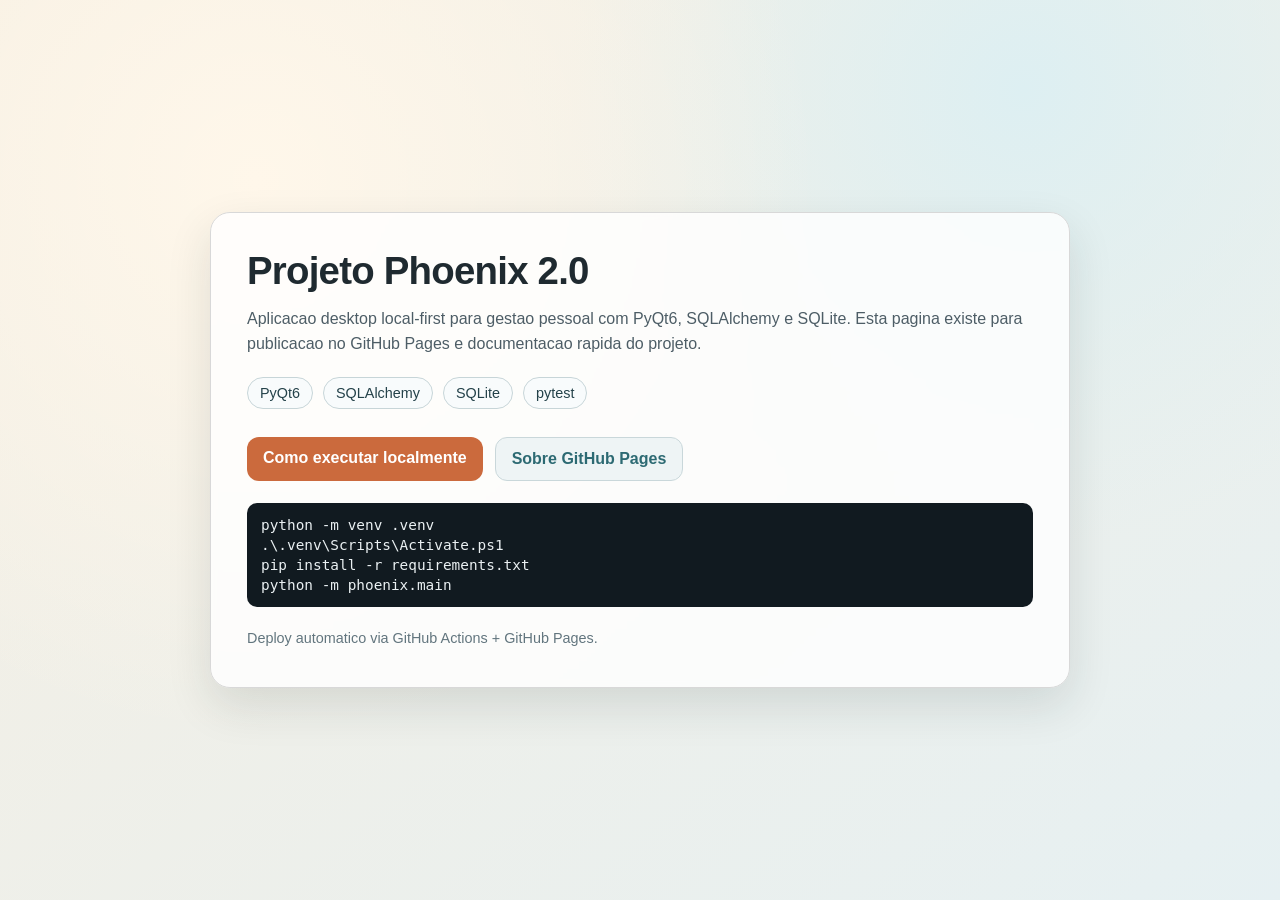
==== docs/index.html @ 4abfff75 "fix: ajustar deploy do GitHub Pages para docs" ====
<!doctype html>
<html lang="pt-BR">
<head>
  <meta charset="utf-8">
  <meta name="viewport" content="width=device-width, initial-scale=1">
  <title>Projeto Phoenix 2.0</title>
  <meta name="description" content="Projeto Phoenix 2.0 - aplicacao desktop local-first para gestao pessoal.">
  <style>
    :root {
      --bg-1: #f6efe2;
      --bg-2: #e6f0f2;
      --text: #1f2a30;
      --muted: #4d5d66;
      --card: #ffffffcc;
      --accent: #cb6a3d;
      --accent-2: #2d6a73;
      --border: #d8d8d8;
    }

    * { box-sizing: border-box; }

    body {
      margin: 0;
      font-family: "Segoe UI", Tahoma, Geneva, Verdana, sans-serif;
      color: var(--text);
      background:
        radial-gradient(circle at 20% 20%, #fff7ea 0, transparent 45%),
        radial-gradient(circle at 80% 10%, #ddeff2 0, transparent 35%),
        linear-gradient(140deg, var(--bg-1), var(--bg-2));
      min-height: 100vh;
      display: grid;
      place-items: center;
      padding: 24px;
    }

    .card {
      width: min(860px, 100%);
      background: var(--card);
      border: 1px solid var(--border);
      border-radius: 20px;
      box-shadow: 0 18px 45px rgba(24, 39, 45, 0.12);
      padding: 36px;
      backdrop-filter: blur(3px);
      animation: rise 0.6s ease-out;
    }

    h1 {
      margin: 0;
      font-size: clamp(1.8rem, 3vw, 2.6rem);
      line-height: 1.15;
      letter-spacing: -0.02em;
    }

    p {
      margin: 12px 0 0;
      color: var(--muted);
      line-height: 1.6;
      font-size: 1rem;
    }

    .badges {
      margin-top: 20px;
      display: flex;
      flex-wrap: wrap;
      gap: 10px;
    }

    .badge {
      border: 1px solid #c7d5d8;
      border-radius: 999px;
      padding: 7px 12px;
      font-size: 0.9rem;
      background: #f8fbfc;
      color: #24424a;
    }

    .actions {
      margin-top: 28px;
      display: flex;
      flex-wrap: wrap;
      gap: 12px;
    }

    a.button {
      text-decoration: none;
      border-radius: 12px;
      padding: 12px 16px;
      font-weight: 600;
      transition: transform .18s ease, filter .18s ease;
    }

    .button.primary {
      background: var(--accent);
      color: #fff;
    }

    .button.secondary {
      background: #eef4f5;
      color: var(--accent-2);
      border: 1px solid #c9d7da;
    }

    a.button:hover {
      transform: translateY(-1px);
      filter: brightness(1.03);
    }

    pre {
      margin-top: 22px;
      background: #111a20;
      color: #eaf0f2;
      border-radius: 10px;
      padding: 12px 14px;
      overflow-x: auto;
      line-height: 1.4;
      font-size: 0.9rem;
    }

    .footer {
      margin-top: 20px;
      font-size: 0.9rem;
      color: #62757e;
    }

    @keyframes rise {
      from {
        transform: translateY(8px);
        opacity: 0;
      }
      to {
        transform: translateY(0);
        opacity: 1;
      }
    }

    @media (max-width: 640px) {
      .card { padding: 24px; }
      .actions { flex-direction: column; }
      a.button { text-align: center; }
    }
  </style>
</head>
<body>
  <main class="card">
    <h1>Projeto Phoenix 2.0</h1>
    <p>
      Aplicacao desktop local-first para gestao pessoal com PyQt6, SQLAlchemy e SQLite.
      Esta pagina existe para publicacao no GitHub Pages e documentacao rapida do projeto.
    </p>

    <div class="badges" aria-label="Tecnologias">
      <span class="badge">PyQt6</span>
      <span class="badge">SQLAlchemy</span>
      <span class="badge">SQLite</span>
      <span class="badge">pytest</span>
    </div>

    <div class="actions">
      <a class="button primary" href="#executar">Como executar localmente</a>
      <a class="button secondary" href="https://pages.github.com/">Sobre GitHub Pages</a>
    </div>

    <pre id="executar">python -m venv .venv
.\.venv\Scripts\Activate.ps1
pip install -r requirements.txt
python -m phoenix.main</pre>

    <p class="footer">Deploy automatico via GitHub Actions + GitHub Pages.</p>
  </main>
</body>
</html>
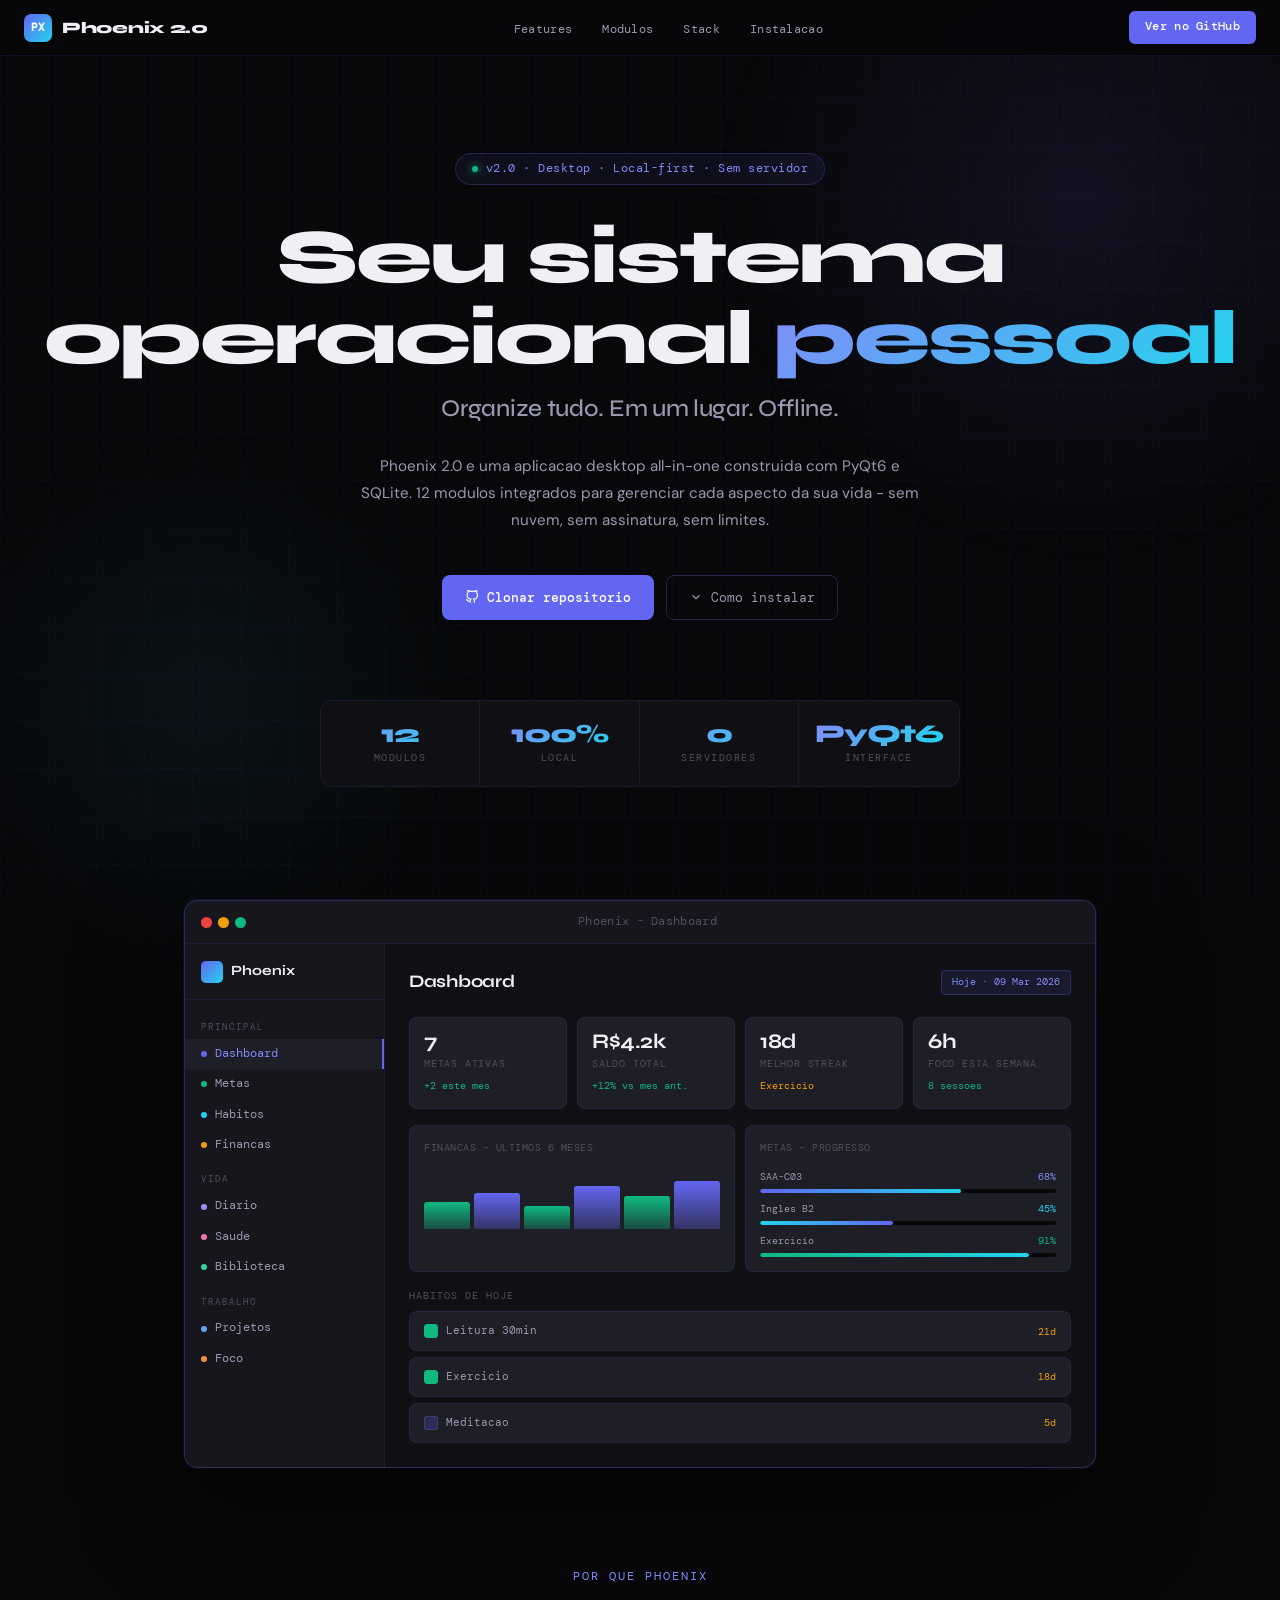
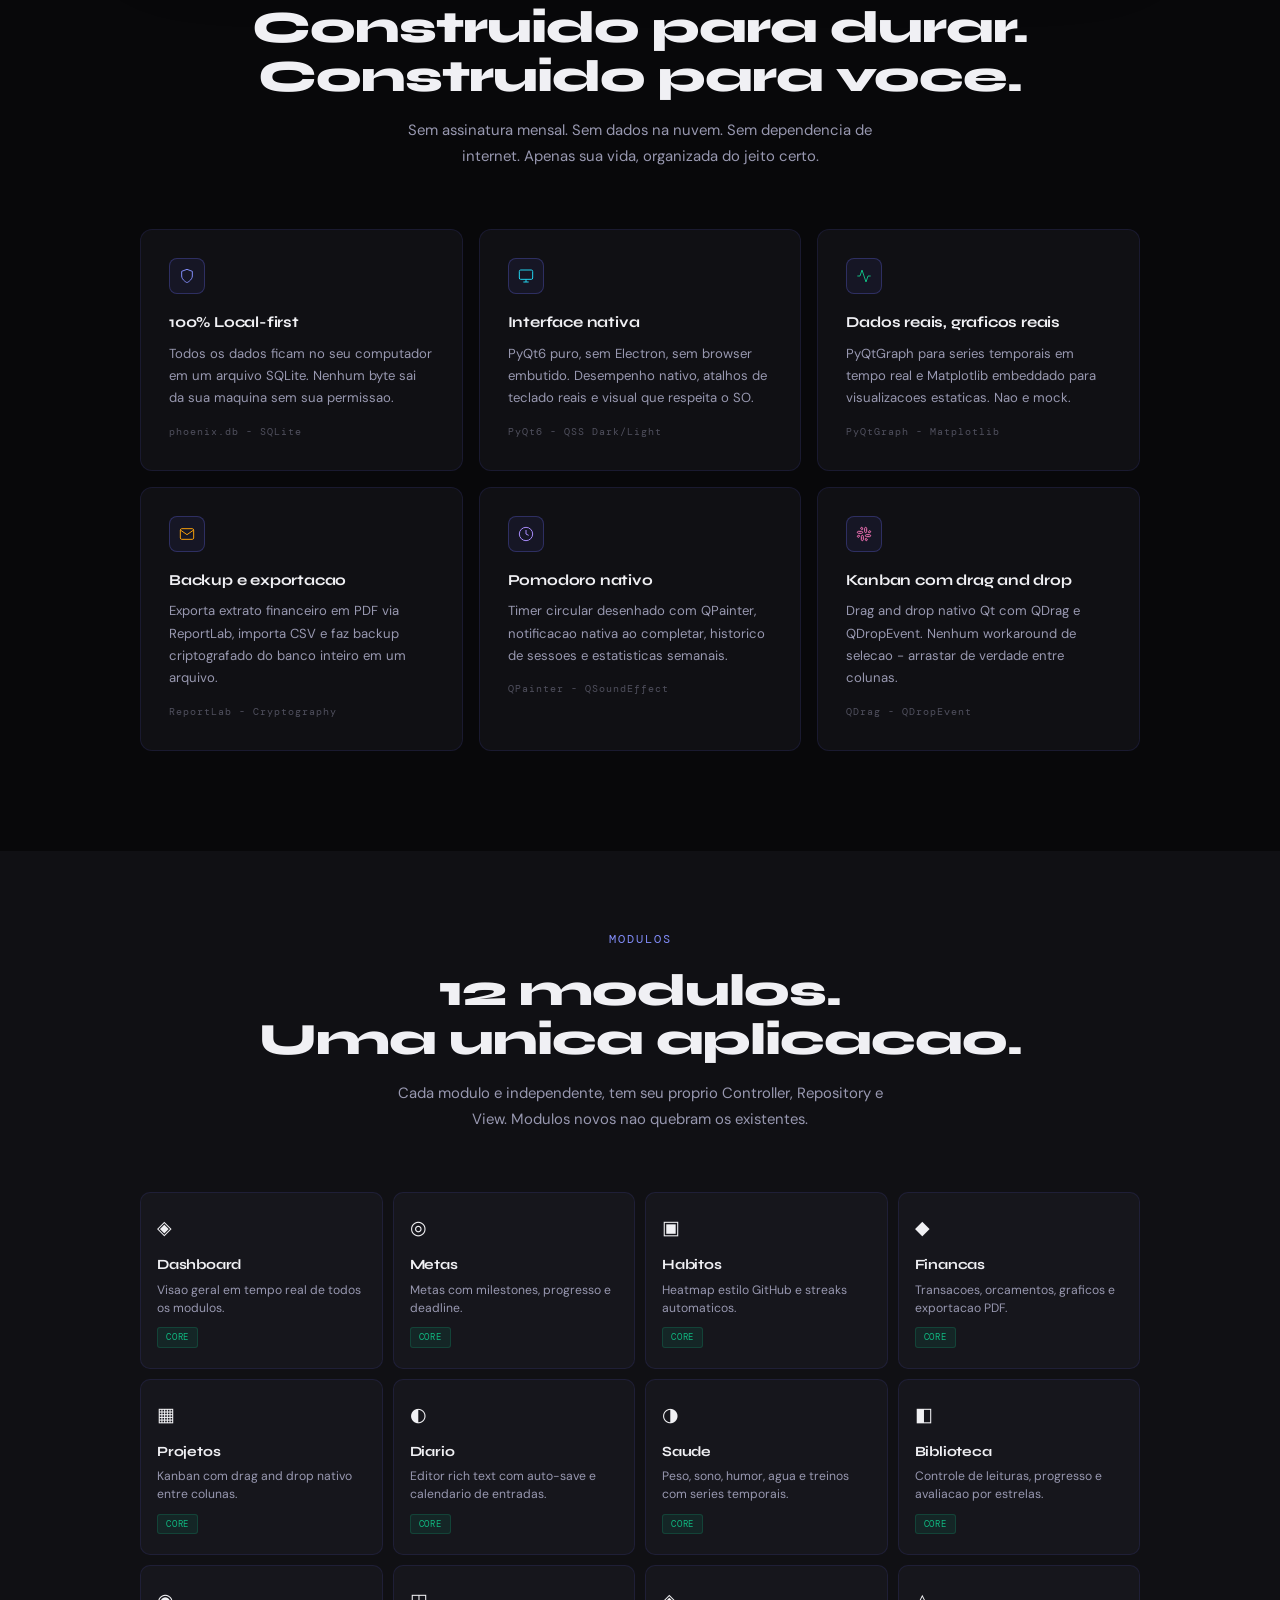
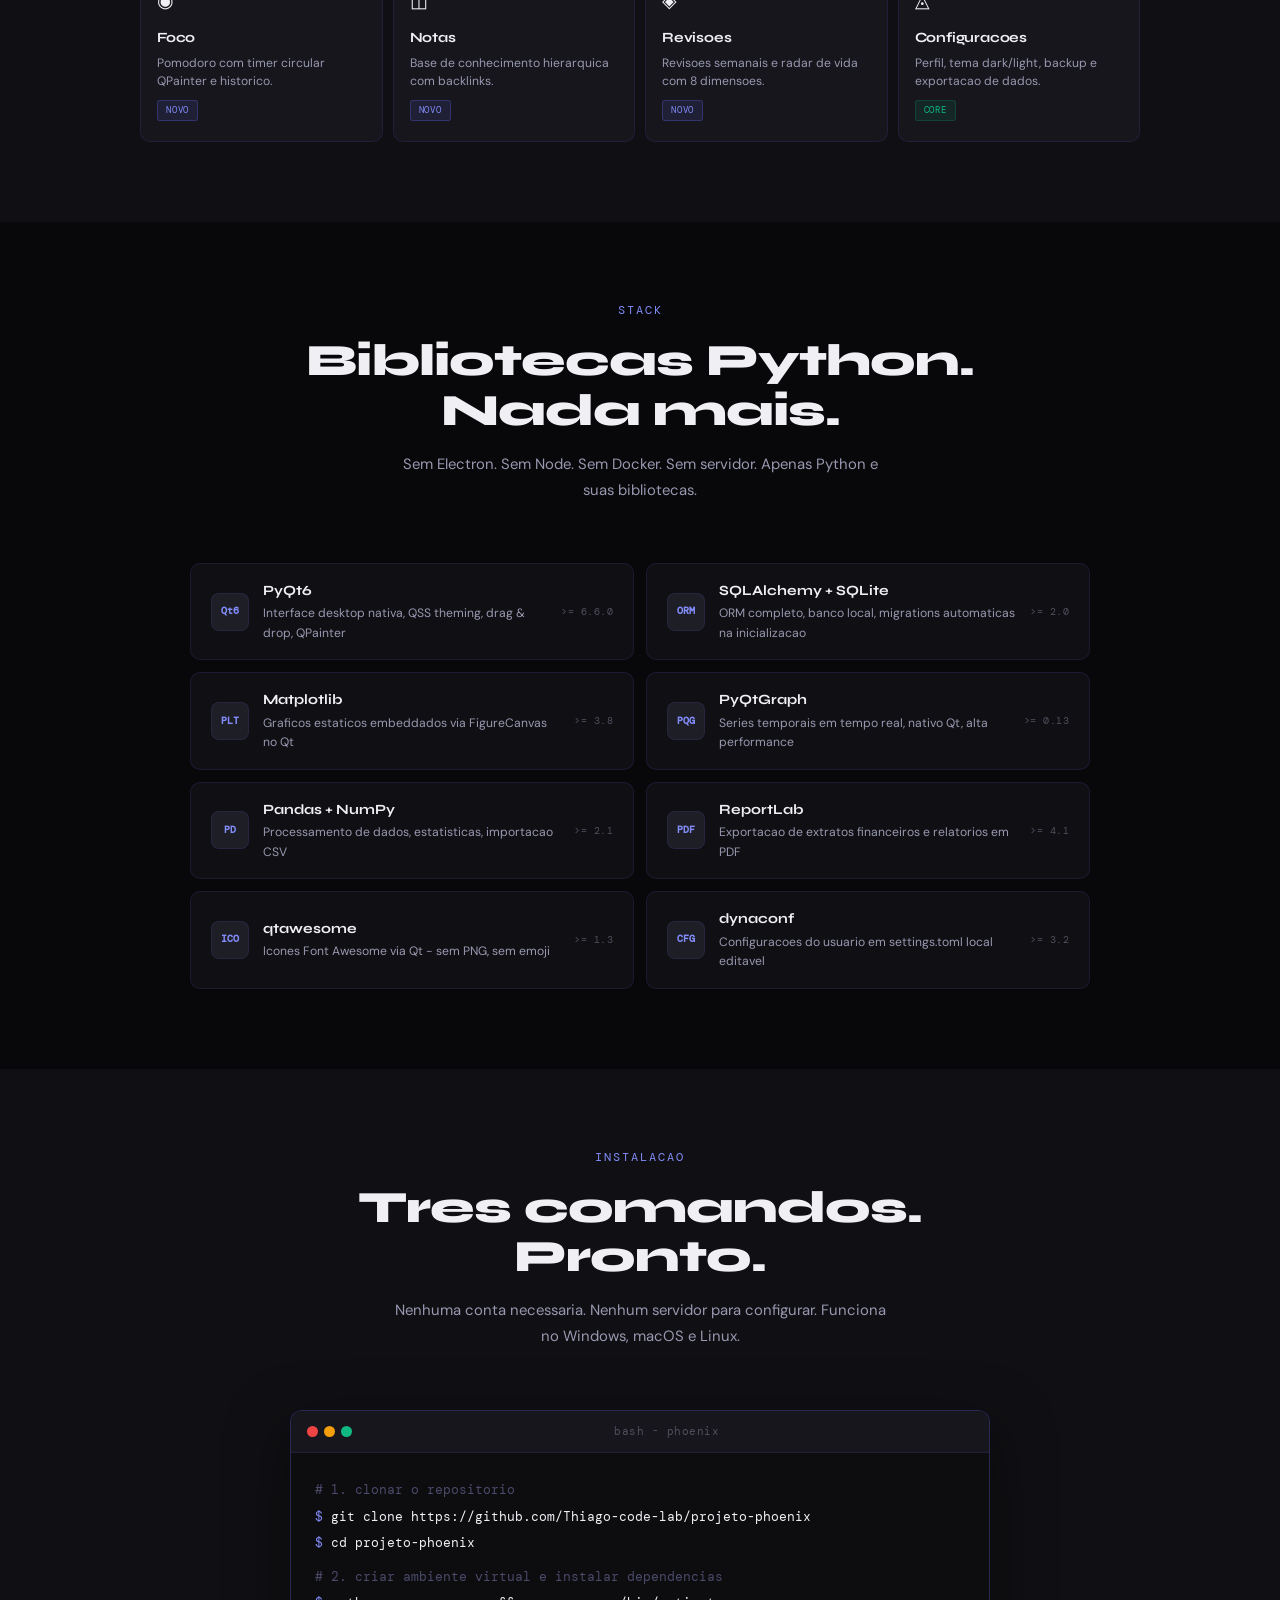
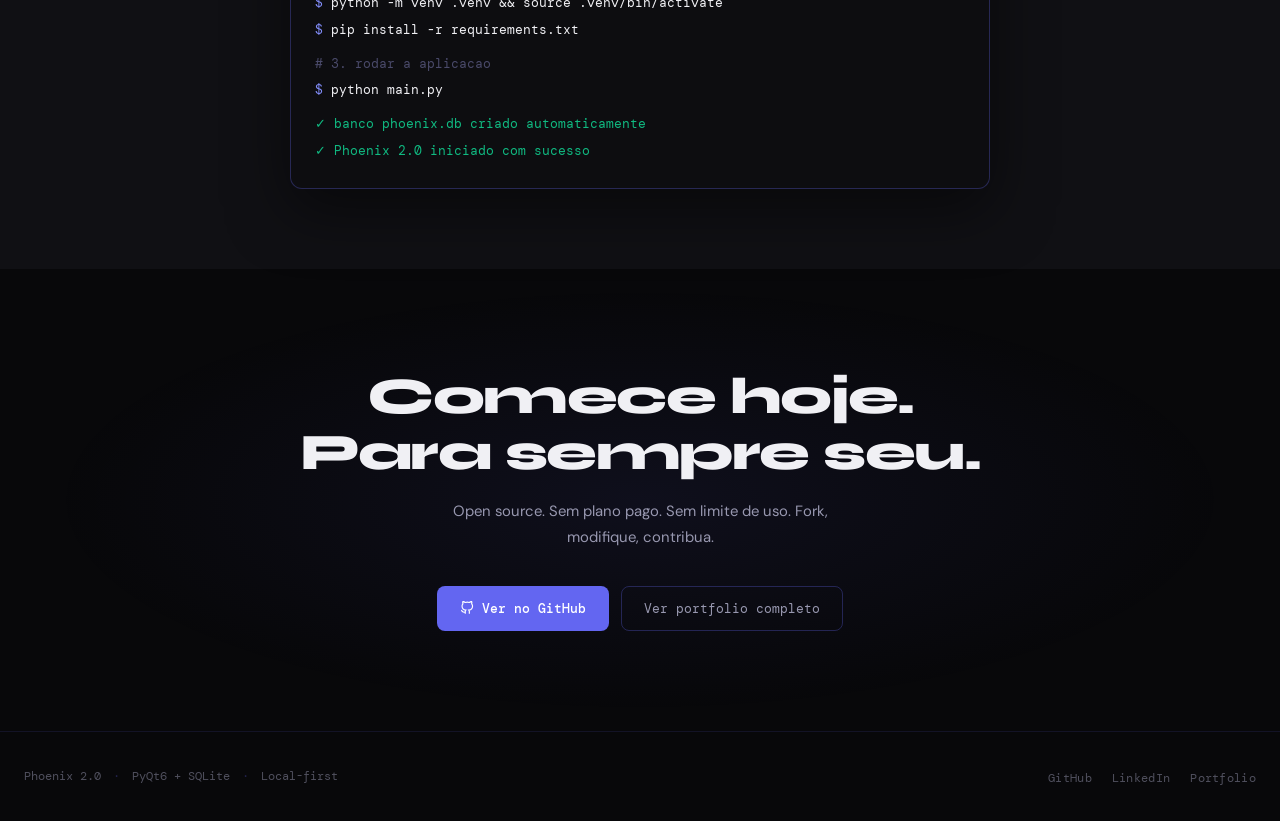
==== commit 541162f4: "feat: atualizar landing page do GitHub Pages" ====
--- a/docs/index.html
+++ b/docs/index.html
@@ -1,171 +1,1116 @@
-<!doctype html>
+<!DOCTYPE html>
 <html lang="pt-BR">
 <head>
-  <meta charset="utf-8">
-  <meta name="viewport" content="width=device-width, initial-scale=1">
-  <title>Projeto Phoenix 2.0</title>
-  <meta name="description" content="Projeto Phoenix 2.0 - aplicacao desktop local-first para gestao pessoal.">
-  <style>
-    :root {
-      --bg-1: #f6efe2;
-      --bg-2: #e6f0f2;
-      --text: #1f2a30;
-      --muted: #4d5d66;
-      --card: #ffffffcc;
-      --accent: #cb6a3d;
-      --accent-2: #2d6a73;
-      --border: #d8d8d8;
-    }
-
-    * { box-sizing: border-box; }
-
-    body {
-      margin: 0;
-      font-family: "Segoe UI", Tahoma, Geneva, Verdana, sans-serif;
-      color: var(--text);
-      background:
-        radial-gradient(circle at 20% 20%, #fff7ea 0, transparent 45%),
-        radial-gradient(circle at 80% 10%, #ddeff2 0, transparent 35%),
-        linear-gradient(140deg, var(--bg-1), var(--bg-2));
-      min-height: 100vh;
-      display: grid;
-      place-items: center;
-      padding: 24px;
-    }
-
-    .card {
-      width: min(860px, 100%);
-      background: var(--card);
-      border: 1px solid var(--border);
-      border-radius: 20px;
-      box-shadow: 0 18px 45px rgba(24, 39, 45, 0.12);
-      padding: 36px;
-      backdrop-filter: blur(3px);
-      animation: rise 0.6s ease-out;
-    }
-
-    h1 {
-      margin: 0;
-      font-size: clamp(1.8rem, 3vw, 2.6rem);
-      line-height: 1.15;
-      letter-spacing: -0.02em;
-    }
-
-    p {
-      margin: 12px 0 0;
-      color: var(--muted);
-      line-height: 1.6;
-      font-size: 1rem;
-    }
-
-    .badges {
-      margin-top: 20px;
-      display: flex;
-      flex-wrap: wrap;
-      gap: 10px;
-    }
-
-    .badge {
-      border: 1px solid #c7d5d8;
-      border-radius: 999px;
-      padding: 7px 12px;
-      font-size: 0.9rem;
-      background: #f8fbfc;
-      color: #24424a;
-    }
-
-    .actions {
-      margin-top: 28px;
-      display: flex;
-      flex-wrap: wrap;
-      gap: 12px;
-    }
-
-    a.button {
-      text-decoration: none;
-      border-radius: 12px;
-      padding: 12px 16px;
-      font-weight: 600;
-      transition: transform .18s ease, filter .18s ease;
-    }
-
-    .button.primary {
-      background: var(--accent);
-      color: #fff;
-    }
-
-    .button.secondary {
-      background: #eef4f5;
-      color: var(--accent-2);
-      border: 1px solid #c9d7da;
-    }
-
-    a.button:hover {
-      transform: translateY(-1px);
-      filter: brightness(1.03);
-    }
-
-    pre {
-      margin-top: 22px;
-      background: #111a20;
-      color: #eaf0f2;
-      border-radius: 10px;
-      padding: 12px 14px;
-      overflow-x: auto;
-      line-height: 1.4;
-      font-size: 0.9rem;
-    }
-
-    .footer {
-      margin-top: 20px;
-      font-size: 0.9rem;
-      color: #62757e;
-    }
-
-    @keyframes rise {
-      from {
-        transform: translateY(8px);
-        opacity: 0;
-      }
-      to {
-        transform: translateY(0);
-        opacity: 1;
-      }
-    }
-
-    @media (max-width: 640px) {
-      .card { padding: 24px; }
-      .actions { flex-direction: column; }
-      a.button { text-align: center; }
-    }
-  </style>
+<meta charset="UTF-8">
+<meta name="viewport" content="width=device-width, initial-scale=1.0">
+<title>Phoenix 2.0 - Personal Life OS</title>
+<meta name="description" content="Plataforma pessoal all-in-one. Local-first. Sem servidor. 12 modulos integrados. PyQt6 + SQLite.">
+<link rel="preconnect" href="https://fonts.googleapis.com">
+<link href="https://fonts.googleapis.com/css2?family=Syne:wght@400;500;600;700;800&family=DM+Mono:wght@300;400;500&family=DM+Sans:wght@300;400;500&display=swap" rel="stylesheet">
+<style>
+:root {
+  --bg:         #08080a;
+  --bg-2:       #101014;
+  --bg-3:       #16161c;
+  --bg-4:       #1e1e26;
+  --border:     rgba(99,102,241,0.12);
+  --border-2:   rgba(99,102,241,0.30);
+  --accent:     #6366f1;
+  --accent-2:   #818cf8;
+  --cyan:       #22d3ee;
+  --green:      #10b981;
+  --amber:      #f59e0b;
+  --red:        #ef4444;
+  --text:       #f0f0f4;
+  --text-2:     #9898b0;
+  --text-3:     #50505e;
+  --glow:       rgba(99,102,241,0.18);
+  --mono:       'DM Mono', monospace;
+  --sans:       'DM Sans', sans-serif;
+  --display:    'Syne', sans-serif;
+}
+
+*{margin:0;padding:0;box-sizing:border-box}
+html{scroll-behavior:smooth}
+
+body{
+  background:var(--bg);
+  color:var(--text);
+  font-family:var(--sans);
+  overflow-x:hidden;
+  line-height:1.6;
+}
+
+/* -- GRID BACKGROUND -- */
+body::before{
+  content:'';
+  position:fixed;inset:0;
+  background-image:
+    linear-gradient(rgba(99,102,241,0.035) 1px,transparent 1px),
+    linear-gradient(90deg,rgba(99,102,241,0.035) 1px,transparent 1px);
+  background-size:48px 48px;
+  pointer-events:none;z-index:0;
+}
+
+/* -- SPOTLIGHT -- */
+.spotlight{
+  position:fixed;
+  width:800px;height:800px;
+  border-radius:50%;
+  background:radial-gradient(circle,rgba(99,102,241,0.10) 0%,transparent 65%);
+  top:-200px;right:-200px;
+  pointer-events:none;z-index:0;
+}
+.spotlight-2{
+  position:fixed;
+  width:600px;height:600px;
+  border-radius:50%;
+  background:radial-gradient(circle,rgba(34,211,238,0.06) 0%,transparent 65%);
+  bottom:-100px;left:-100px;
+  pointer-events:none;z-index:0;
+}
+
+/* -- NAV -- */
+nav{
+  position:fixed;top:0;left:0;width:100%;
+  background:rgba(8,8,10,0.85);
+  backdrop-filter:blur(20px);
+  border-bottom:1px solid var(--border);
+  z-index:100;
+  padding:0 24px;
+  height:56px;
+  display:flex;align-items:center;justify-content:space-between;
+}
+.nav-logo{
+  font-family:var(--display);
+  font-weight:800;font-size:1rem;
+  letter-spacing:-0.3px;
+  display:flex;align-items:center;gap:10px;
+  color:var(--text);
+  text-decoration:none;
+}
+.nav-logo-mark{
+  width:28px;height:28px;
+  background:linear-gradient(135deg,var(--accent),var(--cyan));
+  border-radius:7px;
+  display:flex;align-items:center;justify-content:center;
+  font-size:0.7rem;font-weight:700;color:#fff;
+  font-family:var(--mono);
+}
+.nav-links{
+  display:flex;align-items:center;gap:6px;
+  list-style:none;
+}
+.nav-links a{
+  font-family:var(--mono);font-size:0.72rem;
+  color:var(--text-2);text-decoration:none;
+  padding:6px 12px;border-radius:6px;
+  transition:all 0.2s;letter-spacing:0.3px;
+}
+.nav-links a:hover{color:var(--text);background:var(--bg-4);}
+.nav-cta{
+  font-family:var(--mono);font-size:0.72rem;font-weight:500;
+  color:#fff;text-decoration:none;
+  background:var(--accent);
+  padding:7px 16px;border-radius:6px;
+  transition:all 0.2s;letter-spacing:0.3px;
+}
+.nav-cta:hover{background:var(--accent-2);box-shadow:0 0 20px var(--glow);}
+
+/* -- SECTIONS -- */
+section{position:relative;z-index:1;}
+
+/* -- HERO -- */
+#hero{
+  min-height:100vh;
+  display:flex;flex-direction:column;
+  align-items:center;justify-content:center;
+  padding:120px 24px 80px;
+  text-align:center;
+}
+
+.hero-badge{
+  display:inline-flex;align-items:center;gap:8px;
+  background:rgba(99,102,241,0.08);
+  border:1px solid rgba(99,102,241,0.25);
+  border-radius:20px;padding:6px 16px;
+  font-family:var(--mono);font-size:0.72rem;
+  color:var(--accent-2);letter-spacing:0.5px;
+  margin-bottom:32px;
+}
+.hero-badge-dot{
+  width:6px;height:6px;border-radius:50%;
+  background:var(--green);
+  box-shadow:0 0 8px var(--green);
+  animation:pulse 2s ease-in-out infinite;
+}
+@keyframes pulse{0%,100%{opacity:1}50%{opacity:0.4}}
+
+.hero-title{
+  font-family:var(--display);
+  font-size:clamp(2.8rem,6vw,5.5rem);
+  font-weight:800;
+  letter-spacing:-2px;
+  line-height:1.05;
+  margin-bottom:12px;
+  color:var(--text);
+}
+.hero-title span{
+  background:linear-gradient(135deg,var(--accent-2) 0%,var(--cyan) 100%);
+  -webkit-background-clip:text;background-clip:text;color:transparent;
+}
+
+.hero-sub{
+  font-family:var(--display);
+  font-size:clamp(1.1rem,2vw,1.5rem);
+  color:var(--text-2);font-weight:500;
+  letter-spacing:-0.3px;margin-bottom:24px;
+}
+
+.hero-desc{
+  max-width:560px;
+  font-size:0.95rem;color:var(--text-2);
+  line-height:1.8;margin-bottom:40px;
+}
+
+.hero-actions{
+  display:flex;align-items:center;gap:12px;flex-wrap:wrap;justify-content:center;
+  margin-bottom:80px;
+}
+.btn-primary{
+  display:inline-flex;align-items:center;gap:8px;
+  background:var(--accent);color:#fff;
+  font-family:var(--mono);font-size:0.82rem;font-weight:500;
+  padding:11px 22px;border-radius:8px;
+  text-decoration:none;transition:all 0.2s;
+  border:1px solid transparent;
+}
+.btn-primary:hover{background:var(--accent-2);box-shadow:0 0 30px var(--glow);}
+.btn-secondary{
+  display:inline-flex;align-items:center;gap:8px;
+  background:transparent;color:var(--text-2);
+  font-family:var(--mono);font-size:0.82rem;
+  padding:11px 22px;border-radius:8px;
+  text-decoration:none;transition:all 0.2s;
+  border:1px solid var(--border-2);
+}
+.btn-secondary:hover{color:var(--text);border-color:rgba(99,102,241,0.5);background:var(--bg-4);}
+
+/* -- METRICS -- */
+.hero-metrics{
+  display:flex;align-items:stretch;gap:0;
+  background:var(--bg-2);
+  border:1px solid var(--border);
+  border-radius:12px;
+  overflow:hidden;
+  max-width:640px;width:100%;
+}
+.metric{
+  flex:1;padding:20px 16px;
+  border-right:1px solid var(--border);
+  text-align:center;
+}
+.metric:last-child{border-right:none;}
+.metric-val{
+  font-family:var(--display);
+  font-size:1.6rem;font-weight:800;
+  letter-spacing:-1px;
+  background:linear-gradient(135deg,var(--accent-2),var(--cyan));
+  -webkit-background-clip:text;background-clip:text;color:transparent;
+  line-height:1;margin-bottom:4px;
+}
+.metric-label{
+  font-family:var(--mono);font-size:0.62rem;
+  color:var(--text-3);letter-spacing:1.5px;text-transform:uppercase;
+}
+
+/* -- APP WINDOW MOCKUP -- */
+.app-mockup-wrap{
+  max-width:960px;margin:0 auto;padding:0 24px;
+  position:relative;z-index:1;
+}
+.app-window{
+  background:var(--bg-2);
+  border:1px solid var(--border-2);
+  border-radius:14px;
+  overflow:hidden;
+  box-shadow:0 40px 100px rgba(0,0,0,0.6),0 0 0 1px var(--border);
+}
+.app-titlebar{
+  display:flex;align-items:center;gap:10px;
+  padding:12px 16px;
+  background:var(--bg-3);
+  border-bottom:1px solid var(--border);
+}
+.traffic-lights{display:flex;gap:6px;}
+.tl{width:11px;height:11px;border-radius:50%;}
+.tl-red{background:#ef4444;}
+.tl-yellow{background:#f59e0b;}
+.tl-green{background:#10b981;}
+.app-title{
+  font-family:var(--mono);font-size:0.72rem;
+  color:var(--text-3);letter-spacing:0.3px;
+  margin-left:auto;margin-right:auto;
+  transform:translateX(-20px);
+}
+.app-body{
+  display:grid;grid-template-columns:200px 1fr;
+  min-height:420px;
+}
+.app-sidebar{
+  background:var(--bg-3);
+  border-right:1px solid var(--border);
+  padding:16px 0;
+}
+.app-sidebar-logo{
+  font-family:var(--display);font-size:0.88rem;font-weight:700;
+  color:var(--text);padding:0 16px 16px;
+  border-bottom:1px solid var(--border);
+  margin-bottom:8px;
+  display:flex;align-items:center;gap:8px;
+}
+.app-sidebar-logo-mark{
+  width:22px;height:22px;
+  background:linear-gradient(135deg,var(--accent),var(--cyan));
+  border-radius:5px;
+  flex-shrink:0;
+}
+.sidebar-section{
+  font-family:var(--mono);font-size:0.58rem;
+  color:var(--text-3);letter-spacing:2px;text-transform:uppercase;
+  padding:12px 16px 4px;
+}
+.sidebar-item{
+  display:flex;align-items:center;gap:8px;
+  font-family:var(--mono);font-size:0.72rem;
+  color:var(--text-2);padding:6px 16px;
+  cursor:default;transition:all 0.15s;
+  border-radius:0;
+}
+.sidebar-item:hover,.sidebar-item.active{
+  background:var(--bg-4);color:var(--text);
+}
+.sidebar-item.active{
+  color:var(--accent-2);
+  border-right:2px solid var(--accent);
+}
+.sidebar-dot{
+  width:6px;height:6px;border-radius:50%;flex-shrink:0;
+}
+.app-content{
+  padding:24px;
+  display:flex;flex-direction:column;gap:16px;
+}
+.content-header{
+  display:flex;align-items:center;justify-content:space-between;
+  margin-bottom:4px;
+}
+.content-title{
+  font-family:var(--display);font-size:1.1rem;font-weight:700;
+  color:var(--text);letter-spacing:-0.3px;
+}
+.content-badge{
+  font-family:var(--mono);font-size:0.65rem;
+  background:rgba(99,102,241,0.12);
+  border:1px solid rgba(99,102,241,0.25);
+  color:var(--accent-2);
+  padding:3px 10px;border-radius:4px;
+}
+.stat-row{
+  display:grid;grid-template-columns:repeat(4,1fr);gap:10px;
+}
+.stat-card{
+  background:var(--bg-4);
+  border:1px solid var(--border);
+  border-radius:8px;padding:14px;
+}
+.stat-card-val{
+  font-family:var(--display);font-size:1.3rem;font-weight:700;
+  letter-spacing:-0.5px;color:var(--text);line-height:1;margin-bottom:4px;
+}
+.stat-card-label{
+  font-family:var(--mono);font-size:0.6rem;
+  color:var(--text-3);letter-spacing:0.8px;text-transform:uppercase;
+}
+.stat-card-delta{
+  font-family:var(--mono);font-size:0.65rem;
+  color:var(--green);margin-top:6px;
+}
+.chart-row{display:grid;grid-template-columns:1fr 1fr;gap:10px;}
+.chart-card{
+  background:var(--bg-4);
+  border:1px solid var(--border);
+  border-radius:8px;padding:14px;
+}
+.chart-card-label{
+  font-family:var(--mono);font-size:0.65rem;
+  color:var(--text-3);margin-bottom:12px;letter-spacing:0.5px;
+}
+.bar-chart{display:flex;align-items:flex-end;gap:4px;height:60px;}
+.bar{
+  flex:1;border-radius:3px 3px 0 0;
+  background:linear-gradient(180deg,var(--accent) 0%,rgba(99,102,241,0.3) 100%);
+  transition:all 0.3s;
+}
+.bar:hover{filter:brightness(1.3);}
+.progress-list{display:flex;flex-direction:column;gap:8px;}
+.progress-header{
+  display:flex;justify-content:space-between;
+  font-family:var(--mono);font-size:0.62rem;color:var(--text-2);
+  margin-bottom:4px;
+}
+.progress-track{height:4px;background:var(--bg);border-radius:2px;overflow:hidden;}
+.progress-fill{height:100%;border-radius:2px;background:linear-gradient(90deg,var(--accent),var(--cyan));}
+.habit-row{
+  display:flex;align-items:center;gap:8px;
+  background:var(--bg-4);border:1px solid var(--border);
+  border-radius:8px;padding:10px 14px;
+}
+.habit-check{
+  width:14px;height:14px;border-radius:3px;
+  border:1.5px solid var(--border-2);flex-shrink:0;
+  background:rgba(99,102,241,0.2);
+}
+.habit-check.done{background:var(--green);border-color:var(--green);}
+.habit-name{font-family:var(--mono);font-size:0.7rem;color:var(--text-2);flex:1;}
+.habit-streak{font-family:var(--mono);font-size:0.62rem;color:var(--amber);}
+
+/* -- FEATURES SECTION -- */
+#features{padding:100px 24px;}
+.section-label{
+  font-family:var(--mono);font-size:0.72rem;
+  color:var(--accent-2);letter-spacing:2px;text-transform:uppercase;
+  text-align:center;margin-bottom:16px;
+}
+.section-title{
+  font-family:var(--display);
+  font-size:clamp(1.8rem,3.5vw,2.8rem);
+  font-weight:800;letter-spacing:-1px;
+  text-align:center;line-height:1.1;
+  margin-bottom:16px;color:var(--text);
+}
+.section-desc{
+  text-align:center;max-width:500px;margin:0 auto 60px;
+  font-size:0.93rem;color:var(--text-2);line-height:1.75;
+}
+.features-grid{
+  display:grid;
+  grid-template-columns:repeat(3,1fr);
+  gap:16px;max-width:1000px;margin:0 auto;
+}
+.feature-card{
+  background:var(--bg-2);
+  border:1px solid var(--border);
+  border-radius:12px;padding:28px;
+  transition:all 0.25s;
+  position:relative;overflow:hidden;
+}
+.feature-card::before{
+  content:'';position:absolute;
+  top:0;left:0;right:0;height:2px;
+  background:linear-gradient(90deg,transparent,var(--accent),transparent);
+  opacity:0;transition:opacity 0.3s;
+}
+.feature-card:hover{
+  border-color:var(--border-2);
+  background:var(--bg-3);
+  transform:translateY(-3px);
+  box-shadow:0 12px 40px rgba(0,0,0,0.4);
+}
+.feature-card:hover::before{opacity:1;}
+.feature-icon{
+  width:36px;height:36px;border-radius:8px;
+  border:1px solid var(--border-2);
+  background:rgba(99,102,241,0.08);
+  display:flex;align-items:center;justify-content:center;
+  margin-bottom:16px;font-size:0.85rem;
+}
+.feature-name{
+  font-family:var(--display);font-size:0.95rem;font-weight:700;
+  color:var(--text);margin-bottom:8px;letter-spacing:-0.2px;
+}
+.feature-desc{
+  font-size:0.82rem;color:var(--text-2);line-height:1.7;
+}
+.feature-tag{
+  display:inline-block;margin-top:14px;
+  font-family:var(--mono);font-size:0.6rem;
+  color:var(--text-3);letter-spacing:1px;
+}
+
+/* -- MODULES SECTION -- */
+#modules{padding:80px 24px;background:var(--bg-2);}
+.modules-wrap{max-width:1000px;margin:0 auto;}
+.modules-grid{
+  display:grid;grid-template-columns:repeat(4,1fr);gap:10px;
+  margin-top:48px;
+}
+.module-card{
+  background:var(--bg-3);
+  border:1px solid var(--border);
+  border-radius:10px;padding:20px 16px;
+  transition:all 0.2s;cursor:default;
+}
+.module-card:hover{
+  border-color:var(--border-2);
+  background:var(--bg-4);
+  transform:translateY(-2px);
+}
+.module-icon{
+  font-size:1.2rem;margin-bottom:10px;
+  display:block;filter:grayscale(0.3);
+}
+.module-name{
+  font-family:var(--display);font-size:0.88rem;font-weight:700;
+  color:var(--text);margin-bottom:4px;letter-spacing:-0.2px;
+}
+.module-desc{
+  font-size:0.76rem;color:var(--text-2);line-height:1.5;
+}
+.module-badge{
+  display:inline-block;margin-top:10px;
+  font-family:var(--mono);font-size:0.58rem;letter-spacing:0.8px;
+  padding:2px 8px;border-radius:3px;text-transform:uppercase;
+}
+.badge-new{background:rgba(99,102,241,0.12);color:var(--accent-2);border:1px solid var(--border-2);}
+.badge-core{background:rgba(16,185,129,0.10);color:var(--green);border:1px solid rgba(16,185,129,0.2);}
+
+/* -- STACK SECTION -- */
+#stack{padding:80px 24px;}
+.stack-wrap{max-width:900px;margin:0 auto;}
+.stack-grid{
+  display:grid;grid-template-columns:repeat(2,1fr);gap:12px;
+  margin-top:48px;
+}
+.stack-item{
+  display:flex;align-items:center;gap:14px;
+  background:var(--bg-2);border:1px solid var(--border);
+  border-radius:10px;padding:16px 20px;
+  transition:all 0.2s;
+}
+.stack-item:hover{border-color:var(--border-2);background:var(--bg-3);}
+.stack-item-icon{
+  width:38px;height:38px;border-radius:8px;
+  background:var(--bg-4);border:1px solid var(--border);
+  display:flex;align-items:center;justify-content:center;
+  font-family:var(--mono);font-size:0.65rem;font-weight:700;
+  color:var(--accent-2);flex-shrink:0;letter-spacing:0.3px;
+}
+.stack-item-name{
+  font-family:var(--display);font-size:0.88rem;font-weight:700;
+  color:var(--text);margin-bottom:2px;
+}
+.stack-item-desc{font-size:0.76rem;color:var(--text-2);}
+.stack-item-tag{
+  margin-left:auto;flex-shrink:0;
+  font-family:var(--mono);font-size:0.6rem;
+  color:var(--text-3);letter-spacing:0.5px;
+}
+
+/* -- TERMINAL SECTION -- */
+#install{padding:80px 24px;background:var(--bg-2);}
+.terminal-wrap{max-width:700px;margin:48px auto 0;}
+.terminal{
+  background:#0d0d10;
+  border:1px solid var(--border-2);
+  border-radius:12px;overflow:hidden;
+  box-shadow:0 20px 60px rgba(0,0,0,0.5);
+}
+.terminal-bar{
+  display:flex;align-items:center;gap:8px;
+  padding:12px 16px;background:var(--bg-3);
+  border-bottom:1px solid var(--border);
+}
+.terminal-dots{display:flex;gap:6px;}
+.terminal-dot{width:11px;height:11px;border-radius:50%;}
+.terminal-title{
+  font-family:var(--mono);font-size:0.7rem;
+  color:var(--text-3);margin:0 auto;letter-spacing:0.5px;
+}
+.terminal-body{padding:24px;font-family:var(--mono);font-size:0.82rem;line-height:2;}
+.t-comment{color:#4a4a6a;}
+.t-prompt{color:var(--accent-2);}
+.t-cmd{color:var(--text);}
+.t-output{color:var(--text-2);}
+.t-success{color:var(--green);}
+.t-url{color:var(--cyan);}
+.t-blank{height:8px;}
+
+/* -- CTA SECTION -- */
+#cta{
+  padding:100px 24px;
+  text-align:center;
+  position:relative;overflow:hidden;
+}
+#cta::before{
+  content:'';position:absolute;inset:0;
+  background:radial-gradient(ellipse at 50% 50%,rgba(99,102,241,0.08) 0%,transparent 65%);
+  pointer-events:none;
+}
+.cta-title{
+  font-family:var(--display);
+  font-size:clamp(2rem,4vw,3.2rem);
+  font-weight:800;letter-spacing:-1.5px;
+  color:var(--text);margin-bottom:16px;line-height:1.1;
+}
+.cta-desc{
+  font-size:0.93rem;color:var(--text-2);
+  max-width:420px;margin:0 auto 36px;line-height:1.75;
+}
+.cta-actions{
+  display:flex;justify-content:center;gap:12px;flex-wrap:wrap;
+}
+
+/* -- FOOTER -- */
+footer{
+  padding:32px 24px;
+  border-top:1px solid var(--border);
+  display:flex;align-items:center;justify-content:space-between;
+  flex-wrap:wrap;gap:16px;
+  position:relative;z-index:1;
+}
+.footer-brand{
+  font-family:var(--mono);font-size:0.75rem;
+  color:var(--text-3);display:flex;align-items:center;gap:12px;
+}
+.footer-sep{color:var(--border-2);}
+.footer-links{
+  display:flex;gap:20px;
+  list-style:none;
+}
+.footer-links a{
+  font-family:var(--mono);font-size:0.72rem;
+  color:var(--text-3);text-decoration:none;
+  transition:color 0.2s;letter-spacing:0.3px;
+}
+.footer-links a:hover{color:var(--accent-2);}
+
+/* -- FADE IN -- */
+.fade-up{
+  opacity:0;transform:translateY(24px);
+  transition:opacity 0.6s ease,transform 0.6s ease;
+}
+.fade-up.visible{opacity:1;transform:translateY(0);}
+
+/* -- RESPONSIVE -- */
+@media(max-width:768px){
+  .features-grid{grid-template-columns:1fr;}
+  .modules-grid{grid-template-columns:repeat(2,1fr);}
+  .stack-grid{grid-template-columns:1fr;}
+  .app-body{grid-template-columns:1fr;}
+  .app-sidebar{display:none;}
+  .stat-row{grid-template-columns:repeat(2,1fr);}
+  .chart-row{grid-template-columns:1fr;}
+  nav .nav-links{display:none;}
+}
+@media(max-width:480px){
+  .modules-grid{grid-template-columns:1fr 1fr;}
+  .hero-metrics{flex-direction:column;}
+  .metric{border-right:none;border-bottom:1px solid var(--border);}
+  .metric:last-child{border-bottom:none;}
+}
+</style>
 </head>
 <body>
-  <main class="card">
-    <h1>Projeto Phoenix 2.0</h1>
-    <p>
-      Aplicacao desktop local-first para gestao pessoal com PyQt6, SQLAlchemy e SQLite.
-      Esta pagina existe para publicacao no GitHub Pages e documentacao rapida do projeto.
-    </p>
-
-    <div class="badges" aria-label="Tecnologias">
-      <span class="badge">PyQt6</span>
-      <span class="badge">SQLAlchemy</span>
-      <span class="badge">SQLite</span>
-      <span class="badge">pytest</span>
-    </div>
-
-    <div class="actions">
-      <a class="button primary" href="#executar">Como executar localmente</a>
-      <a class="button secondary" href="https://pages.github.com/">Sobre GitHub Pages</a>
-    </div>
-
-    <pre id="executar">python -m venv .venv
-.\.venv\Scripts\Activate.ps1
-pip install -r requirements.txt
-python -m phoenix.main</pre>
-
-    <p class="footer">Deploy automatico via GitHub Actions + GitHub Pages.</p>
-  </main>
+
+<div class="spotlight"></div>
+<div class="spotlight-2"></div>
+
+<!-- NAV -->
+<nav>
+  <a href="#" class="nav-logo">
+    <div class="nav-logo-mark">PX</div>
+    Phoenix 2.0
+  </a>
+  <ul class="nav-links">
+    <li><a href="#features">Features</a></li>
+    <li><a href="#modules">Modulos</a></li>
+    <li><a href="#stack">Stack</a></li>
+    <li><a href="#install">Instalacao</a></li>
+  </ul>
+  <a href="https://github.com/Thiago-code-lab/projeto-phoenix" target="_blank" class="nav-cta">Ver no GitHub</a>
+</nav>
+
+<!-- HERO -->
+<section id="hero">
+  <div class="hero-badge">
+    <span class="hero-badge-dot"></span>
+    v2.0 · Desktop · Local-first · Sem servidor
+  </div>
+
+  <h1 class="hero-title">
+    Seu sistema<br>
+    operacional <span>pessoal</span>
+  </h1>
+  <p class="hero-sub">Organize tudo. Em um lugar. Offline.</p>
+  <p class="hero-desc">
+    Phoenix 2.0 e uma aplicacao desktop all-in-one construida com PyQt6 e SQLite.
+    12 modulos integrados para gerenciar cada aspecto da sua vida - sem nuvem, sem assinatura, sem limites.
+  </p>
+
+  <div class="hero-actions">
+    <a href="https://github.com/Thiago-code-lab/projeto-phoenix" target="_blank" class="btn-primary">
+      <svg width="14" height="14" fill="none" stroke="currentColor" stroke-width="2" viewBox="0 0 24 24"><path d="M9 19c-5 1.5-5-2.5-7-3m14 6v-3.87a3.37 3.37 0 0 0-.94-2.61c3.14-.35 6.44-1.54 6.44-7A5.44 5.44 0 0 0 20 4.77 5.07 5.07 0 0 0 19.91 1S18.73.65 16 2.48a13.38 13.38 0 0 0-7 0C6.27.65 5.09 1 5.09 1A5.07 5.07 0 0 0 5 4.77a5.44 5.44 0 0 0-1.5 3.78c0 5.42 3.3 6.61 6.44 7A3.37 3.37 0 0 0 9 18.13V22"/></svg>
+      Clonar repositorio
+    </a>
+    <a href="#install" class="btn-secondary">
+      <svg width="14" height="14" fill="none" stroke="currentColor" stroke-width="2" viewBox="0 0 24 24"><polyline points="6 9 12 15 18 9"/></svg>
+      Como instalar
+    </a>
+  </div>
+
+  <div class="hero-metrics">
+    <div class="metric">
+      <div class="metric-val">12</div>
+      <div class="metric-label">Modulos</div>
+    </div>
+    <div class="metric">
+      <div class="metric-val">100%</div>
+      <div class="metric-label">Local</div>
+    </div>
+    <div class="metric">
+      <div class="metric-val">0</div>
+      <div class="metric-label">Servidores</div>
+    </div>
+    <div class="metric">
+      <div class="metric-val">PyQt6</div>
+      <div class="metric-label">Interface</div>
+    </div>
+  </div>
+</section>
+
+<!-- APP MOCKUP -->
+<div class="app-mockup-wrap fade-up">
+  <div class="app-window">
+    <div class="app-titlebar">
+      <div class="traffic-lights">
+        <div class="tl tl-red"></div>
+        <div class="tl tl-yellow"></div>
+        <div class="tl tl-green"></div>
+      </div>
+      <div class="app-title">Phoenix - Dashboard</div>
+    </div>
+    <div class="app-body">
+      <div class="app-sidebar">
+        <div class="app-sidebar-logo">
+          <div class="app-sidebar-logo-mark"></div>
+          Phoenix
+        </div>
+        <div class="sidebar-section">Principal</div>
+        <div class="sidebar-item active">
+          <div class="sidebar-dot" style="background:var(--accent)"></div>
+          Dashboard
+        </div>
+        <div class="sidebar-item">
+          <div class="sidebar-dot" style="background:var(--green)"></div>
+          Metas
+        </div>
+        <div class="sidebar-item">
+          <div class="sidebar-dot" style="background:var(--cyan)"></div>
+          Habitos
+        </div>
+        <div class="sidebar-item">
+          <div class="sidebar-dot" style="background:var(--amber)"></div>
+          Financas
+        </div>
+        <div class="sidebar-section">Vida</div>
+        <div class="sidebar-item">
+          <div class="sidebar-dot" style="background:#a78bfa"></div>
+          Diario
+        </div>
+        <div class="sidebar-item">
+          <div class="sidebar-dot" style="background:#f472b6"></div>
+          Saude
+        </div>
+        <div class="sidebar-item">
+          <div class="sidebar-dot" style="background:#34d399"></div>
+          Biblioteca
+        </div>
+        <div class="sidebar-section">Trabalho</div>
+        <div class="sidebar-item">
+          <div class="sidebar-dot" style="background:#60a5fa"></div>
+          Projetos
+        </div>
+        <div class="sidebar-item">
+          <div class="sidebar-dot" style="background:#fb923c"></div>
+          Foco
+        </div>
+      </div>
+      <div class="app-content">
+        <div class="content-header">
+          <div class="content-title">Dashboard</div>
+          <div class="content-badge">Hoje · 09 Mar 2026</div>
+        </div>
+        <div class="stat-row">
+          <div class="stat-card">
+            <div class="stat-card-val">7</div>
+            <div class="stat-card-label">Metas ativas</div>
+            <div class="stat-card-delta">+2 este mes</div>
+          </div>
+          <div class="stat-card">
+            <div class="stat-card-val">R$4.2k</div>
+            <div class="stat-card-label">Saldo total</div>
+            <div class="stat-card-delta">+12% vs mes ant.</div>
+          </div>
+          <div class="stat-card">
+            <div class="stat-card-val">18d</div>
+            <div class="stat-card-label">Melhor streak</div>
+            <div class="stat-card-delta" style="color:var(--amber)">Exercicio</div>
+          </div>
+          <div class="stat-card">
+            <div class="stat-card-val">6h</div>
+            <div class="stat-card-label">Foco esta semana</div>
+            <div class="stat-card-delta">8 sessoes</div>
+          </div>
+        </div>
+        <div class="chart-row">
+          <div class="chart-card">
+            <div class="chart-card-label">FINANCAS - ULTIMOS 6 MESES</div>
+            <div class="bar-chart">
+              <div class="bar" style="height:45%;background:linear-gradient(180deg,var(--green),rgba(16,185,129,0.3))"></div>
+              <div class="bar" style="height:60%"></div>
+              <div class="bar" style="height:38%;background:linear-gradient(180deg,var(--green),rgba(16,185,129,0.3))"></div>
+              <div class="bar" style="height:72%"></div>
+              <div class="bar" style="height:55%;background:linear-gradient(180deg,var(--green),rgba(16,185,129,0.3))"></div>
+              <div class="bar" style="height:80%"></div>
+            </div>
+          </div>
+          <div class="chart-card">
+            <div class="chart-card-label">METAS - PROGRESSO</div>
+            <div class="progress-list">
+              <div class="progress-item">
+                <div class="progress-header"><span>SAA-C03</span><span style="color:var(--accent-2)">68%</span></div>
+                <div class="progress-track"><div class="progress-fill" style="width:68%"></div></div>
+              </div>
+              <div class="progress-item">
+                <div class="progress-header"><span>Ingles B2</span><span style="color:var(--cyan)">45%</span></div>
+                <div class="progress-track"><div class="progress-fill" style="width:45%;background:linear-gradient(90deg,var(--cyan),var(--accent))"></div></div>
+              </div>
+              <div class="progress-item">
+                <div class="progress-header"><span>Exercicio</span><span style="color:var(--green)">91%</span></div>
+                <div class="progress-track"><div class="progress-fill" style="width:91%;background:linear-gradient(90deg,var(--green),var(--cyan))"></div></div>
+              </div>
+            </div>
+          </div>
+        </div>
+        <div style="display:flex;flex-direction:column;gap:6px;">
+          <div style="font-family:var(--mono);font-size:0.62rem;color:var(--text-3);letter-spacing:1px;text-transform:uppercase;margin-bottom:2px;">HABITOS DE HOJE</div>
+          <div class="habit-row"><div class="habit-check done"></div><div class="habit-name">Leitura 30min</div><div class="habit-streak">21d</div></div>
+          <div class="habit-row"><div class="habit-check done"></div><div class="habit-name">Exercicio</div><div class="habit-streak">18d</div></div>
+          <div class="habit-row"><div class="habit-check"></div><div class="habit-name">Meditacao</div><div class="habit-streak">5d</div></div>
+        </div>
+      </div>
+    </div>
+  </div>
+</div>
+
+<!-- FEATURES -->
+<section id="features">
+  <div class="section-label">Por que Phoenix</div>
+  <h2 class="section-title fade-up">Construido para durar.<br>Construido para voce.</h2>
+  <p class="section-desc fade-up">Sem assinatura mensal. Sem dados na nuvem. Sem dependencia de internet. Apenas sua vida, organizada do jeito certo.</p>
+
+  <div class="features-grid">
+    <div class="feature-card fade-up">
+      <div class="feature-icon">
+        <svg width="16" height="16" fill="none" stroke="var(--accent-2)" stroke-width="1.5" viewBox="0 0 24 24"><path d="M12 22s8-4 8-10V5l-8-3-8 3v7c0 6 8 10 8 10z"/></svg>
+      </div>
+      <div class="feature-name">100% Local-first</div>
+      <div class="feature-desc">Todos os dados ficam no seu computador em um arquivo SQLite. Nenhum byte sai da sua maquina sem sua permissao.</div>
+      <div class="feature-tag">phoenix.db - SQLite</div>
+    </div>
+    <div class="feature-card fade-up">
+      <div class="feature-icon">
+        <svg width="16" height="16" fill="none" stroke="var(--cyan)" stroke-width="1.5" viewBox="0 0 24 24"><rect x="2" y="3" width="20" height="14" rx="2"/><path d="M8 21h8M12 17v4"/></svg>
+      </div>
+      <div class="feature-name">Interface nativa</div>
+      <div class="feature-desc">PyQt6 puro, sem Electron, sem browser embutido. Desempenho nativo, atalhos de teclado reais e visual que respeita o SO.</div>
+      <div class="feature-tag">PyQt6 - QSS Dark/Light</div>
+    </div>
+    <div class="feature-card fade-up">
+      <div class="feature-icon">
+        <svg width="16" height="16" fill="none" stroke="var(--green)" stroke-width="1.5" viewBox="0 0 24 24"><polyline points="22 12 18 12 15 21 9 3 6 12 2 12"/></svg>
+      </div>
+      <div class="feature-name">Dados reais, graficos reais</div>
+      <div class="feature-desc">PyQtGraph para series temporais em tempo real e Matplotlib embeddado para visualizacoes estaticas. Nao e mock.</div>
+      <div class="feature-tag">PyQtGraph - Matplotlib</div>
+    </div>
+    <div class="feature-card fade-up">
+      <div class="feature-icon">
+        <svg width="16" height="16" fill="none" stroke="var(--amber)" stroke-width="1.5" viewBox="0 0 24 24"><path d="M4 4h16c1.1 0 2 .9 2 2v12c0 1.1-.9 2-2 2H4c-1.1 0-2-.9-2-2V6c0-1.1.9-2 2-2z"/><polyline points="22,6 12,13 2,6"/></svg>
+      </div>
+      <div class="feature-name">Backup e exportacao</div>
+      <div class="feature-desc">Exporta extrato financeiro em PDF via ReportLab, importa CSV e faz backup criptografado do banco inteiro em um arquivo.</div>
+      <div class="feature-tag">ReportLab - Cryptography</div>
+    </div>
+    <div class="feature-card fade-up">
+      <div class="feature-icon">
+        <svg width="16" height="16" fill="none" stroke="#a78bfa" stroke-width="1.5" viewBox="0 0 24 24"><circle cx="12" cy="12" r="10"/><polyline points="12 6 12 12 16 14"/></svg>
+      </div>
+      <div class="feature-name">Pomodoro nativo</div>
+      <div class="feature-desc">Timer circular desenhado com QPainter, notificacao nativa ao completar, historico de sessoes e estatisticas semanais.</div>
+      <div class="feature-tag">QPainter - QSoundEffect</div>
+    </div>
+    <div class="feature-card fade-up">
+      <div class="feature-icon">
+        <svg width="16" height="16" fill="none" stroke="#f472b6" stroke-width="1.5" viewBox="0 0 24 24"><path d="M14.5 10c-.83 0-1.5-.67-1.5-1.5v-5c0-.83.67-1.5 1.5-1.5s1.5.67 1.5 1.5v5c0 .83-.67 1.5-1.5 1.5z"/><path d="M20.5 10H19V8.5c0-.83.67-1.5 1.5-1.5s1.5.67 1.5 1.5-.67 1.5-1.5 1.5z"/><path d="M9.5 14c.83 0 1.5.67 1.5 1.5v5c0 .83-.67 1.5-1.5 1.5S8 21.33 8 20.5v-5c0-.83.67-1.5 1.5-1.5z"/><path d="M3.5 14H5v1.5c0 .83-.67 1.5-1.5 1.5S2 16.33 2 15.5 2.67 14 3.5 14z"/><path d="M14 14.5c0-.83.67-1.5 1.5-1.5h5c.83 0 1.5.67 1.5 1.5s-.67 1.5-1.5 1.5h-5c-.83 0-1.5-.67-1.5-1.5z"/><path d="M15.5 19H14v1.5c0 .83.67 1.5 1.5 1.5s1.5-.67 1.5-1.5-.67-1.5-1.5-1.5z"/><path d="M10 9.5C10 8.67 9.33 8 8.5 8h-5C2.67 8 2 8.67 2 9.5S2.67 11 3.5 11h5c.83 0 1.5-.67 1.5-1.5z"/><path d="M8.5 5H10V3.5C10 2.67 9.33 2 8.5 2S7 2.67 7 3.5 7.67 5 8.5 5z"/></svg>
+      </div>
+      <div class="feature-name">Kanban com drag and drop</div>
+      <div class="feature-desc">Drag and drop nativo Qt com QDrag e QDropEvent. Nenhum workaround de selecao - arrastar de verdade entre colunas.</div>
+      <div class="feature-tag">QDrag - QDropEvent</div>
+    </div>
+  </div>
+</section>
+
+<!-- MODULES -->
+<section id="modules">
+  <div class="modules-wrap">
+    <div class="section-label">Modulos</div>
+    <h2 class="section-title fade-up">12 modulos.<br>Uma unica aplicacao.</h2>
+    <p class="section-desc fade-up">Cada modulo e independente, tem seu proprio Controller, Repository e View. Modulos novos nao quebram os existentes.</p>
+
+    <div class="modules-grid">
+      <div class="module-card fade-up">
+        <span class="module-icon">◈</span>
+        <div class="module-name">Dashboard</div>
+        <div class="module-desc">Visao geral em tempo real de todos os modulos.</div>
+        <span class="module-badge badge-core">Core</span>
+      </div>
+      <div class="module-card fade-up">
+        <span class="module-icon">◎</span>
+        <div class="module-name">Metas</div>
+        <div class="module-desc">Metas com milestones, progresso e deadline.</div>
+        <span class="module-badge badge-core">Core</span>
+      </div>
+      <div class="module-card fade-up">
+        <span class="module-icon">▣</span>
+        <div class="module-name">Habitos</div>
+        <div class="module-desc">Heatmap estilo GitHub e streaks automaticos.</div>
+        <span class="module-badge badge-core">Core</span>
+      </div>
+      <div class="module-card fade-up">
+        <span class="module-icon">◆</span>
+        <div class="module-name">Financas</div>
+        <div class="module-desc">Transacoes, orcamentos, graficos e exportacao PDF.</div>
+        <span class="module-badge badge-core">Core</span>
+      </div>
+      <div class="module-card fade-up">
+        <span class="module-icon">▦</span>
+        <div class="module-name">Projetos</div>
+        <div class="module-desc">Kanban com drag and drop nativo entre colunas.</div>
+        <span class="module-badge badge-core">Core</span>
+      </div>
+      <div class="module-card fade-up">
+        <span class="module-icon">◐</span>
+        <div class="module-name">Diario</div>
+        <div class="module-desc">Editor rich text com auto-save e calendario de entradas.</div>
+        <span class="module-badge badge-core">Core</span>
+      </div>
+      <div class="module-card fade-up">
+        <span class="module-icon">◑</span>
+        <div class="module-name">Saude</div>
+        <div class="module-desc">Peso, sono, humor, agua e treinos com series temporais.</div>
+        <span class="module-badge badge-core">Core</span>
+      </div>
+      <div class="module-card fade-up">
+        <span class="module-icon">◧</span>
+        <div class="module-name">Biblioteca</div>
+        <div class="module-desc">Controle de leituras, progresso e avaliacao por estrelas.</div>
+        <span class="module-badge badge-core">Core</span>
+      </div>
+      <div class="module-card fade-up">
+        <span class="module-icon">◉</span>
+        <div class="module-name">Foco</div>
+        <div class="module-desc">Pomodoro com timer circular QPainter e historico.</div>
+        <span class="module-badge badge-new">Novo</span>
+      </div>
+      <div class="module-card fade-up">
+        <span class="module-icon">◫</span>
+        <div class="module-name">Notas</div>
+        <div class="module-desc">Base de conhecimento hierarquica com backlinks.</div>
+        <span class="module-badge badge-new">Novo</span>
+      </div>
+      <div class="module-card fade-up">
+        <span class="module-icon">◈</span>
+        <div class="module-name">Revisoes</div>
+        <div class="module-desc">Revisoes semanais e radar de vida com 8 dimensoes.</div>
+        <span class="module-badge badge-new">Novo</span>
+      </div>
+      <div class="module-card fade-up">
+        <span class="module-icon">◬</span>
+        <div class="module-name">Configuracoes</div>
+        <div class="module-desc">Perfil, tema dark/light, backup e exportacao de dados.</div>
+        <span class="module-badge badge-core">Core</span>
+      </div>
+    </div>
+  </div>
+</section>
+
+<!-- STACK -->
+<section id="stack">
+  <div class="stack-wrap">
+    <div class="section-label">Stack</div>
+    <h2 class="section-title fade-up">Bibliotecas Python.<br>Nada mais.</h2>
+    <p class="section-desc fade-up">Sem Electron. Sem Node. Sem Docker. Sem servidor. Apenas Python e suas bibliotecas.</p>
+
+    <div class="stack-grid">
+      <div class="stack-item fade-up">
+        <div class="stack-item-icon">Qt6</div>
+        <div class="stack-item-info">
+          <div class="stack-item-name">PyQt6</div>
+          <div class="stack-item-desc">Interface desktop nativa, QSS theming, drag & drop, QPainter</div>
+        </div>
+        <div class="stack-item-tag">>= 6.6.0</div>
+      </div>
+      <div class="stack-item fade-up">
+        <div class="stack-item-icon">ORM</div>
+        <div class="stack-item-info">
+          <div class="stack-item-name">SQLAlchemy + SQLite</div>
+          <div class="stack-item-desc">ORM completo, banco local, migrations automaticas na inicializacao</div>
+        </div>
+        <div class="stack-item-tag">>= 2.0</div>
+      </div>
+      <div class="stack-item fade-up">
+        <div class="stack-item-icon">PLT</div>
+        <div class="stack-item-info">
+          <div class="stack-item-name">Matplotlib</div>
+          <div class="stack-item-desc">Graficos estaticos embeddados via FigureCanvas no Qt</div>
+        </div>
+        <div class="stack-item-tag">>= 3.8</div>
+      </div>
+      <div class="stack-item fade-up">
+        <div class="stack-item-icon">PQG</div>
+        <div class="stack-item-info">
+          <div class="stack-item-name">PyQtGraph</div>
+          <div class="stack-item-desc">Series temporais em tempo real, nativo Qt, alta performance</div>
+        </div>
+        <div class="stack-item-tag">>= 0.13</div>
+      </div>
+      <div class="stack-item fade-up">
+        <div class="stack-item-icon">PD</div>
+        <div class="stack-item-info">
+          <div class="stack-item-name">Pandas + NumPy</div>
+          <div class="stack-item-desc">Processamento de dados, estatisticas, importacao CSV</div>
+        </div>
+        <div class="stack-item-tag">>= 2.1</div>
+      </div>
+      <div class="stack-item fade-up">
+        <div class="stack-item-icon">PDF</div>
+        <div class="stack-item-info">
+          <div class="stack-item-name">ReportLab</div>
+          <div class="stack-item-desc">Exportacao de extratos financeiros e relatorios em PDF</div>
+        </div>
+        <div class="stack-item-tag">>= 4.1</div>
+      </div>
+      <div class="stack-item fade-up">
+        <div class="stack-item-icon">ICO</div>
+        <div class="stack-item-info">
+          <div class="stack-item-name">qtawesome</div>
+          <div class="stack-item-desc">Icones Font Awesome via Qt - sem PNG, sem emoji</div>
+        </div>
+        <div class="stack-item-tag">>= 1.3</div>
+      </div>
+      <div class="stack-item fade-up">
+        <div class="stack-item-icon">CFG</div>
+        <div class="stack-item-info">
+          <div class="stack-item-name">dynaconf</div>
+          <div class="stack-item-desc">Configuracoes do usuario em settings.toml local editavel</div>
+        </div>
+        <div class="stack-item-tag">>= 3.2</div>
+      </div>
+    </div>
+  </div>
+</section>
+
+<!-- INSTALL -->
+<section id="install">
+  <div class="section-label">Instalacao</div>
+  <h2 class="section-title fade-up">Tres comandos.<br>Pronto.</h2>
+  <p class="section-desc fade-up">Nenhuma conta necessaria. Nenhum servidor para configurar. Funciona no Windows, macOS e Linux.</p>
+
+  <div class="terminal-wrap fade-up">
+    <div class="terminal">
+      <div class="terminal-bar">
+        <div class="terminal-dots">
+          <div class="terminal-dot" style="background:var(--red)"></div>
+          <div class="terminal-dot" style="background:var(--amber)"></div>
+          <div class="terminal-dot" style="background:var(--green)"></div>
+        </div>
+        <div class="terminal-title">bash - phoenix</div>
+      </div>
+      <div class="terminal-body">
+        <div><span class="t-comment"># 1. clonar o repositorio</span></div>
+        <div><span class="t-prompt">$ </span><span class="t-cmd">git clone https://github.com/Thiago-code-lab/projeto-phoenix</span></div>
+        <div><span class="t-prompt">$ </span><span class="t-cmd">cd projeto-phoenix</span></div>
+        <div class="t-blank"></div>
+        <div><span class="t-comment"># 2. criar ambiente virtual e instalar dependencias</span></div>
+        <div><span class="t-prompt">$ </span><span class="t-cmd">python -m venv .venv && source .venv/bin/activate</span></div>
+        <div><span class="t-prompt">$ </span><span class="t-cmd">pip install -r requirements.txt</span></div>
+        <div class="t-blank"></div>
+        <div><span class="t-comment"># 3. rodar a aplicacao</span></div>
+        <div><span class="t-prompt">$ </span><span class="t-cmd">python main.py</span></div>
+        <div class="t-blank"></div>
+        <div><span class="t-success">✓ banco phoenix.db criado automaticamente</span></div>
+        <div><span class="t-success">✓ Phoenix 2.0 iniciado com sucesso</span></div>
+      </div>
+    </div>
+  </div>
+</section>
+
+<!-- CTA -->
+<section id="cta">
+  <h2 class="cta-title fade-up">Comece hoje.<br>Para sempre seu.</h2>
+  <p class="cta-desc fade-up">Open source. Sem plano pago. Sem limite de uso. Fork, modifique, contribua.</p>
+  <div class="cta-actions fade-up">
+    <a href="https://github.com/Thiago-code-lab/projeto-phoenix" target="_blank" class="btn-primary">
+      <svg width="14" height="14" fill="none" stroke="currentColor" stroke-width="2" viewBox="0 0 24 24"><path d="M9 19c-5 1.5-5-2.5-7-3m14 6v-3.87a3.37 3.37 0 0 0-.94-2.61c3.14-.35 6.44-1.54 6.44-7A5.44 5.44 0 0 0 20 4.77 5.07 5.07 0 0 0 19.91 1S18.73.65 16 2.48a13.38 13.38 0 0 0-7 0C6.27.65 5.09 1 5.09 1A5.07 5.07 0 0 0 5 4.77a5.44 5.44 0 0 0-1.5 3.78c0 5.42 3.3 6.61 6.44 7A3.37 3.37 0 0 0 9 18.13V22"/></svg>
+      Ver no GitHub
+    </a>
+    <a href="https://thiago-code-lab.github.io/" target="_blank" class="btn-secondary">
+      Ver portfolio completo
+    </a>
+  </div>
+</section>
+
+<!-- FOOTER -->
+<footer>
+  <div class="footer-brand">
+    <span>Phoenix 2.0</span>
+    <span class="footer-sep">·</span>
+    <span>PyQt6 + SQLite</span>
+    <span class="footer-sep">·</span>
+    <span>Local-first</span>
+  </div>
+  <ul class="footer-links">
+    <li><a href="https://github.com/Thiago-code-lab/projeto-phoenix" target="_blank">GitHub</a></li>
+    <li><a href="https://www.linkedin.com/in/analyticsthiagocardoso" target="_blank">LinkedIn</a></li>
+    <li><a href="https://thiago-code-lab.github.io/" target="_blank">Portfolio</a></li>
+  </ul>
+</footer>
+
+<script>
+// Fade-up observer
+const obs = new IntersectionObserver(entries => {
+  entries.forEach(e => {
+    if(e.isIntersecting) { e.target.classList.add('visible'); obs.unobserve(e.target); }
+  });
+}, {threshold:0.1});
+document.querySelectorAll('.fade-up').forEach(el => obs.observe(el));
+
+// Bar chart animation
+const bars = document.querySelectorAll('.bar');
+const barObs = new IntersectionObserver(entries => {
+  entries.forEach(e => {
+    if(e.isIntersecting){
+      bars.forEach((b,i) => {
+        setTimeout(() => { b.style.opacity='1'; }, i*80);
+      });
+      barObs.disconnect();
+    }
+  });
+}, {threshold:0.5});
+const barChart = document.querySelector('.bar-chart');
+if(barChart) { bars.forEach(b => b.style.opacity='0'); barObs.observe(barChart); }
+</script>
 </body>
-</html>+</html>
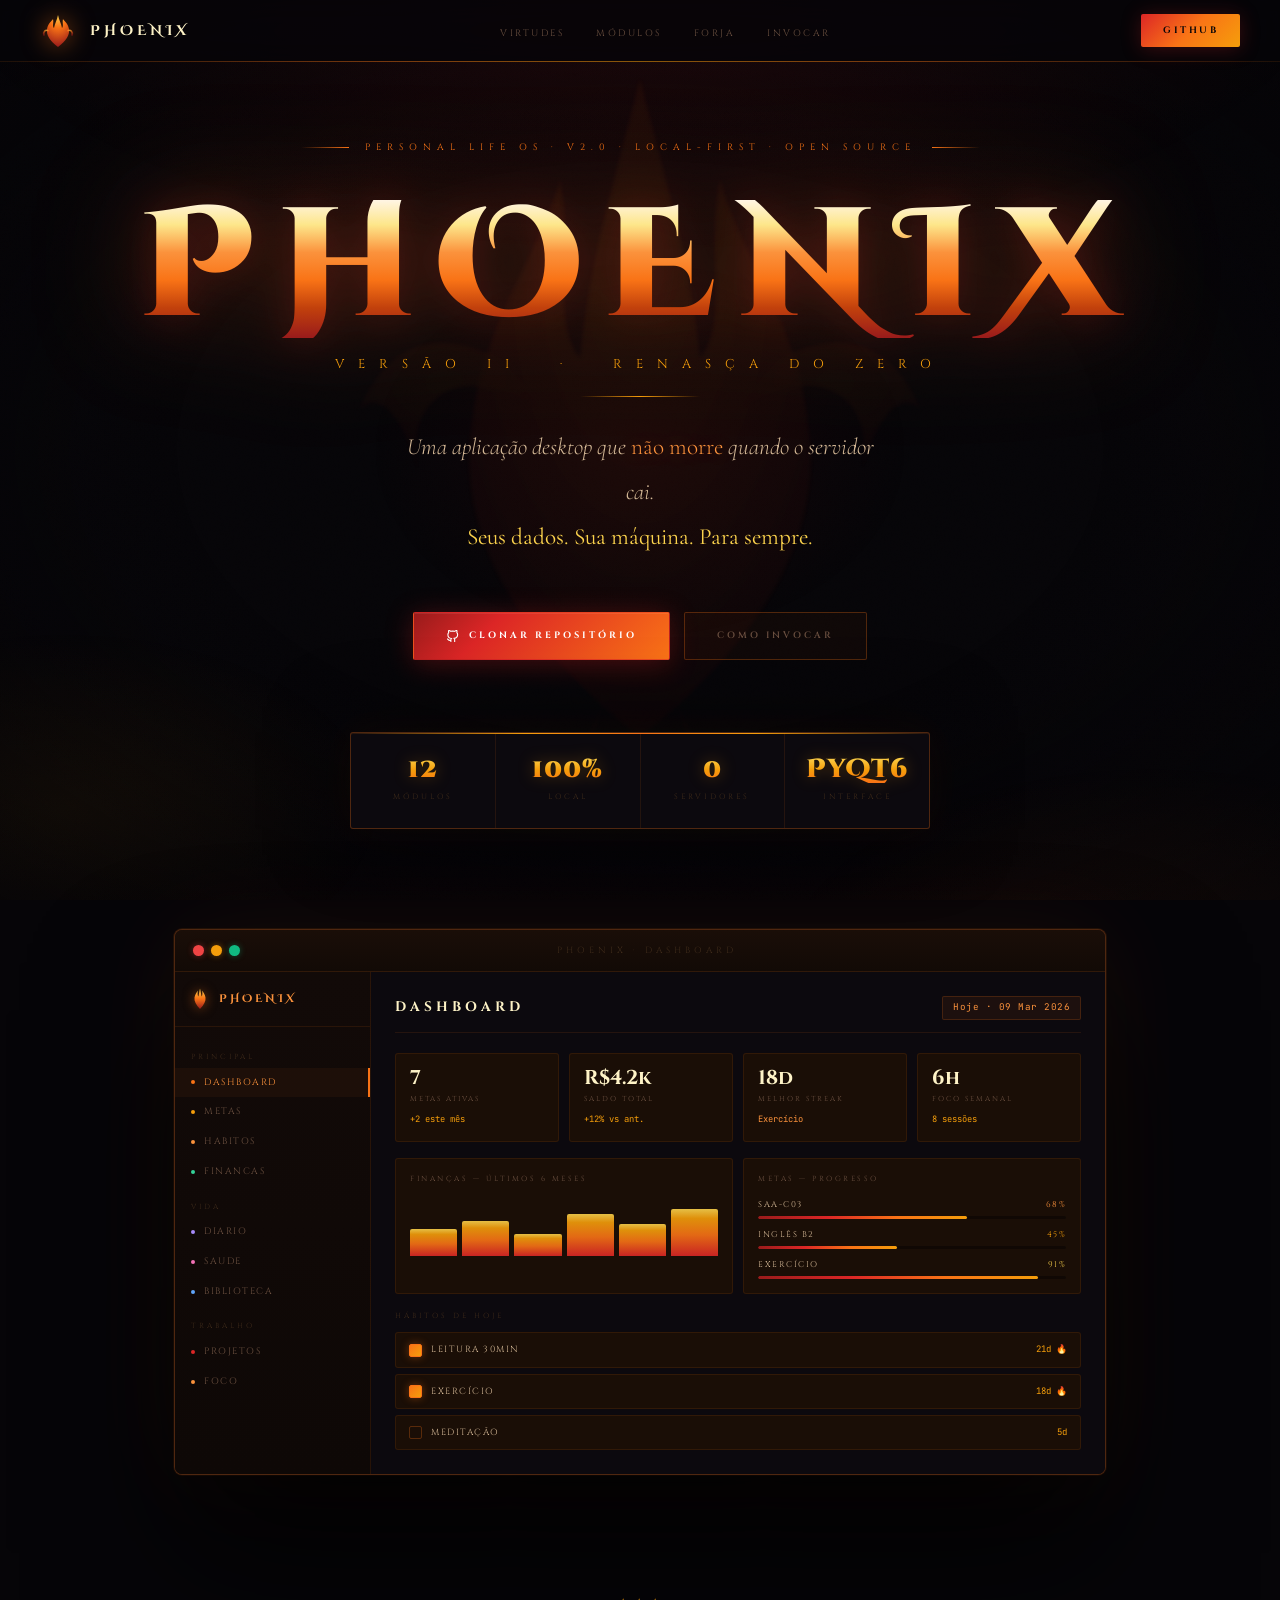
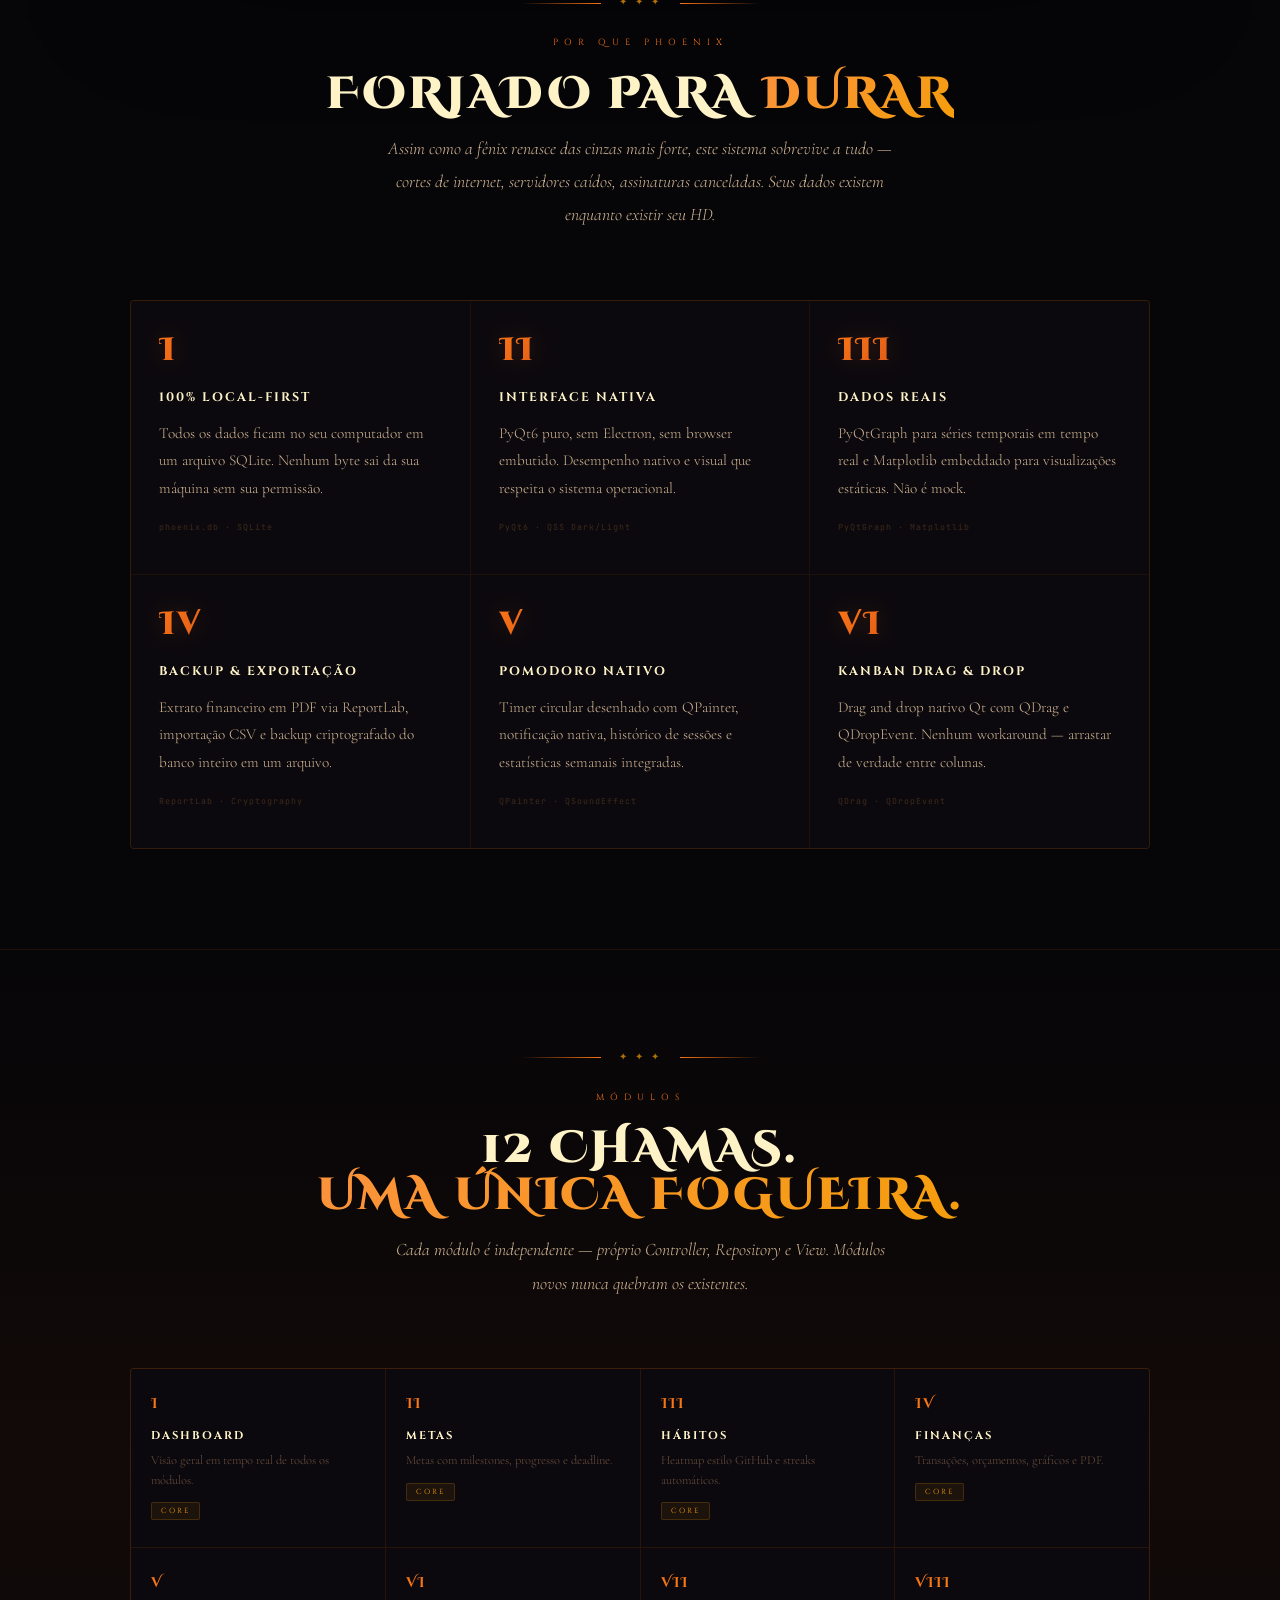
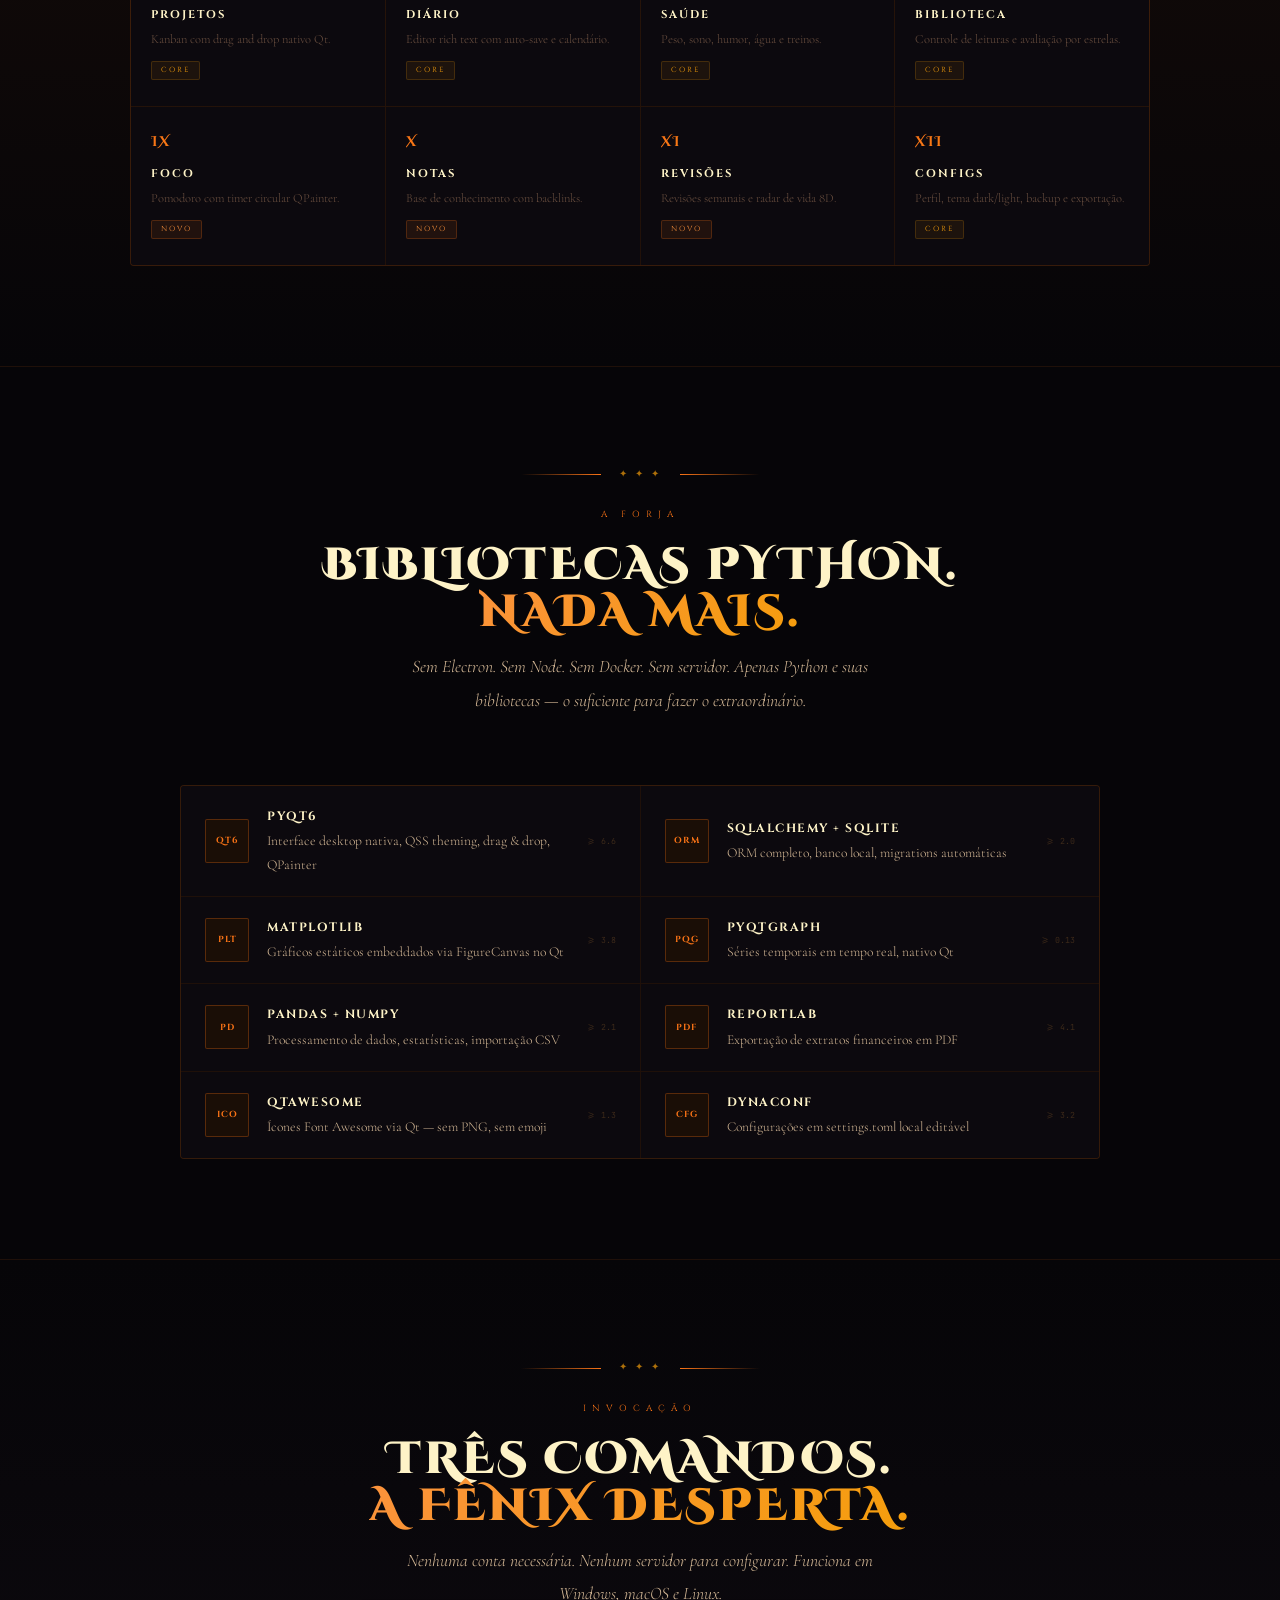
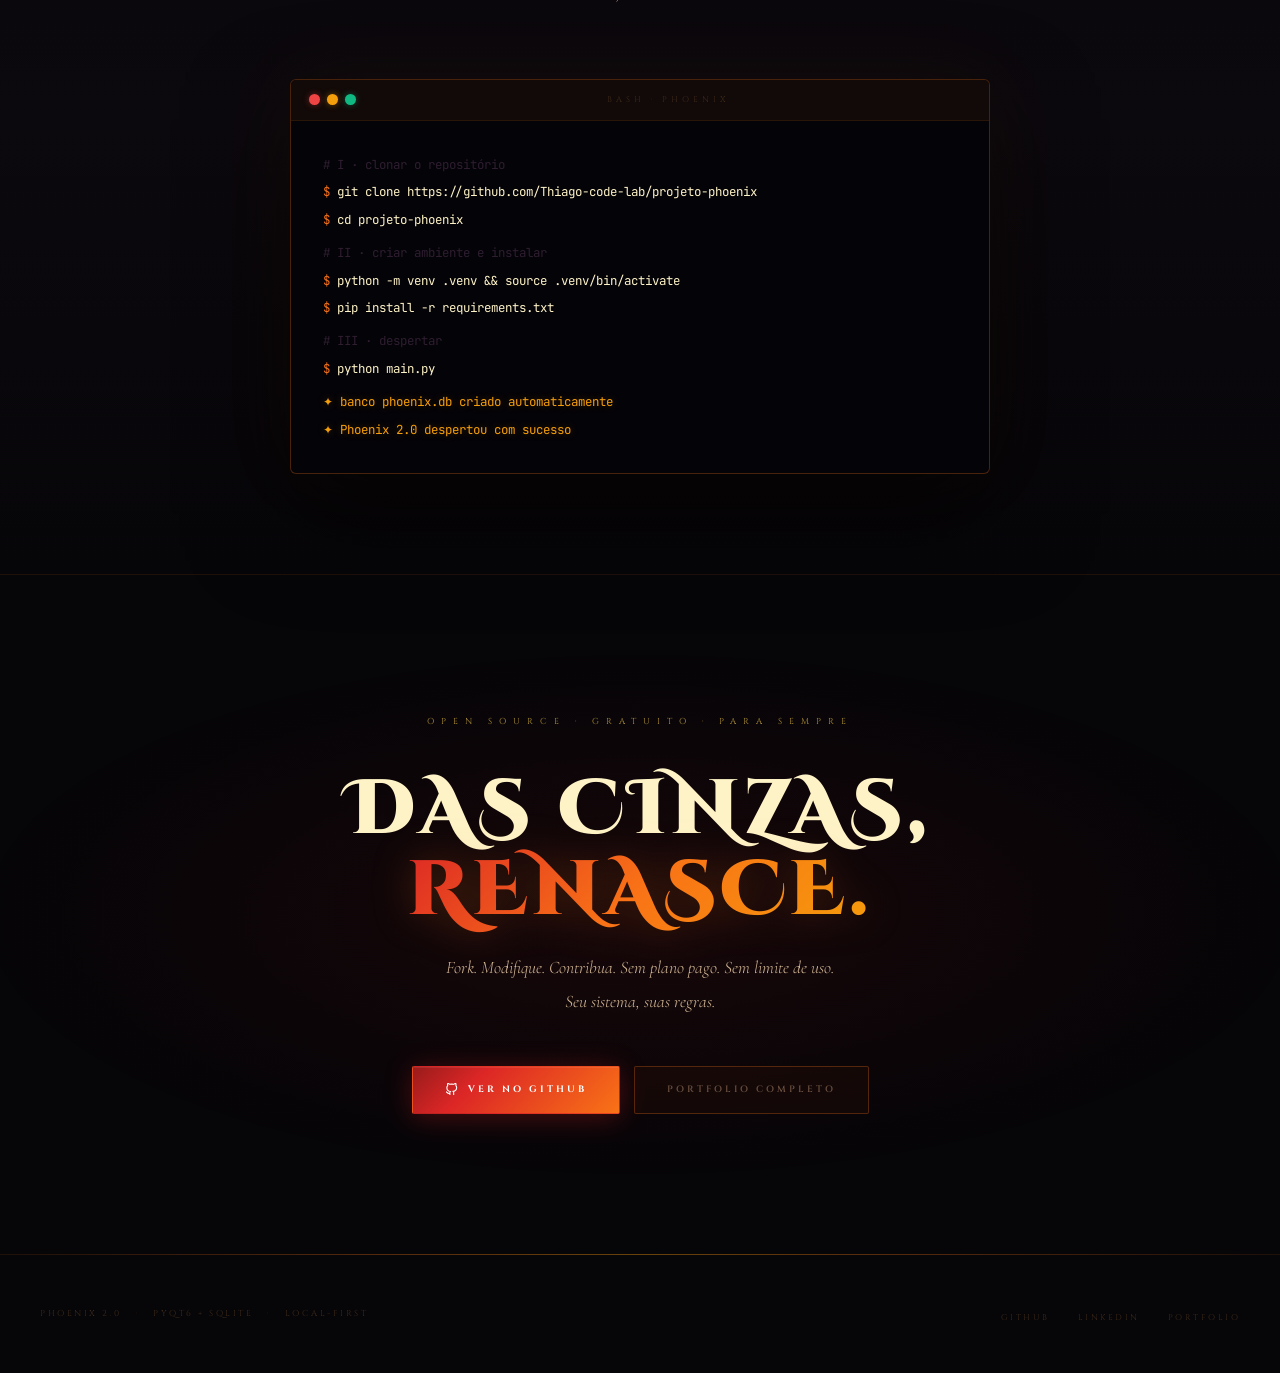
==== commit 8fc9515a: "feat: redesign landing page — mythic fire aesthetic, phoenix SVG, cinzel decorative, grain texture &" ====
--- a/docs/index.html
+++ b/docs/index.html
@@ -3,596 +3,679 @@
 <head>
 <meta charset="UTF-8">
 <meta name="viewport" content="width=device-width, initial-scale=1.0">
-<title>Phoenix 2.0 - Personal Life OS</title>
-<meta name="description" content="Plataforma pessoal all-in-one. Local-first. Sem servidor. 12 modulos integrados. PyQt6 + SQLite.">
+<title>Phoenix 2.0 — Renasça do Zero</title>
+<meta name="description" content="Plataforma pessoal all-in-one. Local-first. Sem servidor. 12 módulos. PyQt6 + SQLite.">
 <link rel="preconnect" href="https://fonts.googleapis.com">
-<link href="https://fonts.googleapis.com/css2?family=Syne:wght@400;500;600;700;800&family=DM+Mono:wght@300;400;500&family=DM+Sans:wght@300;400;500&display=swap" rel="stylesheet">
+<link href="https://fonts.googleapis.com/css2?family=Cinzel+Decorative:wght@400;700;900&family=Cinzel:wght@400;600;700;900&family=Cormorant+Garamond:ital,wght@0,300;0,400;0,600;1,300;1,400;1,600&family=JetBrains+Mono:wght@300;400;500&display=swap" rel="stylesheet">
 <style>
 :root {
-  --bg:         #08080a;
-  --bg-2:       #101014;
-  --bg-3:       #16161c;
-  --bg-4:       #1e1e26;
-  --border:     rgba(99,102,241,0.12);
-  --border-2:   rgba(99,102,241,0.30);
-  --accent:     #6366f1;
-  --accent-2:   #818cf8;
-  --cyan:       #22d3ee;
-  --green:      #10b981;
-  --amber:      #f59e0b;
-  --red:        #ef4444;
-  --text:       #f0f0f4;
-  --text-2:     #9898b0;
-  --text-3:     #50505e;
-  --glow:       rgba(99,102,241,0.18);
-  --mono:       'DM Mono', monospace;
-  --sans:       'DM Sans', sans-serif;
-  --display:    'Syne', sans-serif;
+  --bg:        #060508;
+  --bg-2:      #0c090e;
+  --bg-3:      #120a08;
+  --bg-4:      #1a0e06;
+  --border:    rgba(249,115,22,0.10);
+  --border-2:  rgba(249,115,22,0.28);
+  --border-3:  rgba(249,115,22,0.55);
+  --fire:      #f97316;
+  --ember:     #fb923c;
+  --gold:      #f59e0b;
+  --gold-2:    #fcd34d;
+  --crimson:   #dc2626;
+  --blood:     #991b1b;
+  --text:      #fef3c7;
+  --text-2:    #d4b896;
+  --text-3:    #6b5040;
+  --text-4:    #3d2a1a;
+  --glow:      rgba(249,115,22,0.22);
+  --glow-gold: rgba(245,158,11,0.18);
+  --mono:      'JetBrains Mono', monospace;
+  --body:      'Cormorant Garamond', Georgia, serif;
+  --display:   'Cinzel', serif;
+  --display-d: 'Cinzel Decorative', serif;
 }
 
 *{margin:0;padding:0;box-sizing:border-box}
 html{scroll-behavior:smooth}
 
 body{
-  background:var(--bg);
-  color:var(--text);
-  font-family:var(--sans);
-  overflow-x:hidden;
-  line-height:1.6;
-}
-
-/* -- GRID BACKGROUND -- */
-body::before{
-  content:'';
-  position:fixed;inset:0;
-  background-image:
-    linear-gradient(rgba(99,102,241,0.035) 1px,transparent 1px),
-    linear-gradient(90deg,rgba(99,102,241,0.035) 1px,transparent 1px);
-  background-size:48px 48px;
-  pointer-events:none;z-index:0;
-}
-
-/* -- SPOTLIGHT -- */
-.spotlight{
-  position:fixed;
-  width:800px;height:800px;
-  border-radius:50%;
-  background:radial-gradient(circle,rgba(99,102,241,0.10) 0%,transparent 65%);
-  top:-200px;right:-200px;
-  pointer-events:none;z-index:0;
-}
-.spotlight-2{
-  position:fixed;
-  width:600px;height:600px;
-  border-radius:50%;
-  background:radial-gradient(circle,rgba(34,211,238,0.06) 0%,transparent 65%);
-  bottom:-100px;left:-100px;
-  pointer-events:none;z-index:0;
-}
-
-/* -- NAV -- */
+  background:var(--bg);color:var(--text);
+  font-family:var(--body);overflow-x:hidden;
+  line-height:1.7;font-size:18px;
+  cursor:default;
+}
+
+/* ═══ ATMOSPHERIC LAYERS ═══ */
+.atmo{position:fixed;inset:0;pointer-events:none;z-index:0;}
+.atmo-radials{
+  background:
+    radial-gradient(ellipse 100% 60% at 50% -5%, rgba(180,30,20,0.18) 0%, transparent 55%),
+    radial-gradient(ellipse 60% 50% at 90% 110%, rgba(249,115,22,0.10) 0%, transparent 50%),
+    radial-gradient(ellipse 50% 40% at 5%  90%,  rgba(245,158,11,0.07) 0%, transparent 50%),
+    radial-gradient(ellipse 30% 30% at 50% 50%,  rgba(100,10,10,0.12) 0%, transparent 70%);
+}
+.atmo-grain{
+  background-image:url("data:image/svg+xml,%3Csvg viewBox='0 0 512 512' xmlns='http://www.w3.org/2000/svg'%3E%3Cfilter id='noise'%3E%3CfeTurbulence type='fractalNoise' baseFrequency='0.9' numOctaves='4' stitchTiles='stitch'/%3E%3C/filter%3E%3Crect width='100%25' height='100%25' filter='url(%23noise)' opacity='1'/%3E%3C/svg%3E");
+  background-size:200px 200px;
+  opacity:0.028;mix-blend-mode:overlay;
+}
+.atmo-vignette{
+  background:radial-gradient(ellipse 90% 80% at 50% 50%, transparent 40%, rgba(4,3,6,0.7) 100%);
+}
+
+/* ═══ EMBERS ═══ */
+.ember-field{position:fixed;inset:0;pointer-events:none;z-index:1;overflow:hidden;}
+.ember{
+  position:absolute;border-radius:50%;
+  animation:rise linear infinite;opacity:0;
+}
+@keyframes rise{
+  0%  {transform:translateY(0) translateX(0) scale(1) rotate(0deg);  opacity:0;}
+  8%  {opacity:1;}
+  85% {opacity:0.5;}
+  100%{transform:translateY(-110vh) translateX(var(--dx)) scale(0.15) rotate(180deg);opacity:0;}
+}
+
+/* ═══ NAV ═══ */
 nav{
   position:fixed;top:0;left:0;width:100%;
-  background:rgba(8,8,10,0.85);
-  backdrop-filter:blur(20px);
+  background:rgba(6,5,8,0.88);
+  backdrop-filter:blur(28px) saturate(1.4);
   border-bottom:1px solid var(--border);
-  z-index:100;
-  padding:0 24px;
-  height:56px;
+  z-index:200;padding:0 40px;height:62px;
   display:flex;align-items:center;justify-content:space-between;
 }
+nav::after{
+  content:'';position:absolute;bottom:-1px;left:0;right:0;height:1px;
+  background:linear-gradient(90deg,transparent 0%,rgba(249,115,22,0.4) 30%,rgba(245,158,11,0.5) 50%,rgba(249,115,22,0.4) 70%,transparent 100%);
+}
 .nav-logo{
-  font-family:var(--display);
-  font-weight:800;font-size:1rem;
-  letter-spacing:-0.3px;
-  display:flex;align-items:center;gap:10px;
-  color:var(--text);
-  text-decoration:none;
-}
-.nav-logo-mark{
-  width:28px;height:28px;
-  background:linear-gradient(135deg,var(--accent),var(--cyan));
-  border-radius:7px;
-  display:flex;align-items:center;justify-content:center;
-  font-size:0.7rem;font-weight:700;color:#fff;
-  font-family:var(--mono);
-}
-.nav-links{
-  display:flex;align-items:center;gap:6px;
-  list-style:none;
-}
+  font-family:var(--display-d);font-weight:700;font-size:0.88rem;
+  letter-spacing:4px;text-transform:uppercase;
+  display:flex;align-items:center;gap:14px;
+  color:var(--text);text-decoration:none;
+}
+.nav-logo-emblem{
+  position:relative;width:36px;height:36px;
+}
+.nav-logo-emblem svg{width:36px;height:36px;filter:drop-shadow(0 0 12px rgba(249,115,22,0.55));}
+.nav-links{display:flex;align-items:center;gap:2px;list-style:none;}
 .nav-links a{
-  font-family:var(--mono);font-size:0.72rem;
-  color:var(--text-2);text-decoration:none;
-  padding:6px 12px;border-radius:6px;
-  transition:all 0.2s;letter-spacing:0.3px;
-}
-.nav-links a:hover{color:var(--text);background:var(--bg-4);}
+  font-family:var(--display);font-size:0.58rem;color:var(--text-3);
+  text-decoration:none;padding:7px 15px;
+  transition:all 0.2s;letter-spacing:2.5px;text-transform:uppercase;
+}
+.nav-links a:hover{color:var(--ember);}
 .nav-cta{
-  font-family:var(--mono);font-size:0.72rem;font-weight:500;
-  color:#fff;text-decoration:none;
-  background:var(--accent);
-  padding:7px 16px;border-radius:6px;
-  transition:all 0.2s;letter-spacing:0.3px;
-}
-.nav-cta:hover{background:var(--accent-2);box-shadow:0 0 20px var(--glow);}
-
-/* -- SECTIONS -- */
-section{position:relative;z-index:1;}
-
-/* -- HERO -- */
+  font-family:var(--display);font-size:0.58rem;font-weight:700;
+  letter-spacing:2.5px;text-transform:uppercase;
+  color:#0a0608;text-decoration:none;
+  background:linear-gradient(135deg,var(--crimson) 0%,var(--fire) 50%,var(--gold) 100%);
+  padding:9px 22px;border-radius:2px;transition:all 0.25s;
+  box-shadow:0 2px 20px rgba(220,38,38,0.25);
+}
+.nav-cta:hover{box-shadow:0 4px 32px rgba(249,115,22,0.5);filter:brightness(1.12);}
+
+section,div.z1{position:relative;z-index:2;}
+
+/* ═══ DIVIDERS ═══ */
+.divider{
+  position:relative;width:100%;height:1px;margin:0;
+  background:linear-gradient(90deg,transparent,rgba(249,115,22,0.3) 30%,rgba(245,158,11,0.5) 50%,rgba(249,115,22,0.3) 70%,transparent);
+}
+.divider::before{
+  content:'❧';position:absolute;top:50%;left:50%;transform:translate(-50%,-50%);
+  font-size:0.8rem;color:var(--fire);background:var(--bg);padding:0 16px;
+  text-shadow:0 0 12px var(--fire);
+}
+
+/* ═══ ORNAMENT ═══ */
+.ornament{
+  display:flex;align-items:center;gap:18px;
+  justify-content:center;margin-bottom:24px;
+}
+.ornament-line{
+  height:1px;width:80px;
+  background:linear-gradient(90deg,transparent,var(--fire));
+}
+.ornament-line.r{background:linear-gradient(90deg,var(--fire),transparent);}
+.ornament-glyph{
+  font-family:var(--display);font-size:0.6rem;color:var(--gold);
+  letter-spacing:3px;opacity:0.7;
+}
+
+/* ═══ HERO ═══ */
 #hero{
   min-height:100vh;
   display:flex;flex-direction:column;
   align-items:center;justify-content:center;
-  padding:120px 24px 80px;
-  text-align:center;
-}
-
-.hero-badge{
-  display:inline-flex;align-items:center;gap:8px;
-  background:rgba(99,102,241,0.08);
-  border:1px solid rgba(99,102,241,0.25);
-  border-radius:20px;padding:6px 16px;
-  font-family:var(--mono);font-size:0.72rem;
-  color:var(--accent-2);letter-spacing:0.5px;
-  margin-bottom:32px;
-}
-.hero-badge-dot{
-  width:6px;height:6px;border-radius:50%;
-  background:var(--green);
-  box-shadow:0 0 8px var(--green);
-  animation:pulse 2s ease-in-out infinite;
-}
-@keyframes pulse{0%,100%{opacity:1}50%{opacity:0.4}}
+  padding:140px 24px 100px;text-align:center;
+  position:relative;
+}
+
+/* Flame silhouette SVG behind title */
+.hero-flame-bg{
+  position:absolute;top:50%;left:50%;
+  transform:translate(-50%,-58%);
+  width:min(600px,90vw);
+  opacity:0.055;
+  pointer-events:none;z-index:0;
+  filter:blur(2px);
+}
+
+.hero-eyebrow{
+  font-family:var(--display);font-size:0.58rem;
+  letter-spacing:6px;text-transform:uppercase;
+  color:var(--fire);margin-bottom:44px;
+  display:flex;align-items:center;gap:16px;
+  position:relative;z-index:1;
+}
+.hero-eyebrow-line{
+  display:block;width:48px;height:1px;
+  background:linear-gradient(90deg,transparent,var(--fire));
+}
+.hero-eyebrow-line.r{background:linear-gradient(90deg,var(--fire),transparent);}
 
 .hero-title{
+  font-family:var(--display-d);
+  font-size:clamp(4rem,12vw,10rem);
+  font-weight:900;
+  letter-spacing:clamp(8px,2vw,24px);
+  text-transform:uppercase;
+  line-height:0.9;margin-bottom:16px;
+  background:linear-gradient(180deg,
+    #fff5e4 0%,
+    #fde68a 18%,
+    var(--ember) 38%,
+    var(--fire) 58%,
+    #c2410c 78%,
+    var(--blood) 100%);
+  -webkit-background-clip:text;background-clip:text;color:transparent;
+  filter:drop-shadow(0 0 60px rgba(249,115,22,0.35)) drop-shadow(0 0 20px rgba(220,38,38,0.25));
+  position:relative;z-index:1;
+}
+.hero-version{
   font-family:var(--display);
-  font-size:clamp(2.8rem,6vw,5.5rem);
-  font-weight:800;
-  letter-spacing:-2px;
-  line-height:1.05;
-  margin-bottom:12px;
-  color:var(--text);
-}
-.hero-title span{
-  background:linear-gradient(135deg,var(--accent-2) 0%,var(--cyan) 100%);
-  -webkit-background-clip:text;background-clip:text;color:transparent;
-}
-
-.hero-sub{
-  font-family:var(--display);
-  font-size:clamp(1.1rem,2vw,1.5rem);
-  color:var(--text-2);font-weight:500;
-  letter-spacing:-0.3px;margin-bottom:24px;
-}
-
-.hero-desc{
-  max-width:560px;
-  font-size:0.95rem;color:var(--text-2);
-  line-height:1.8;margin-bottom:40px;
-}
-
+  font-size:clamp(0.6rem,1.2vw,0.8rem);
+  letter-spacing:clamp(6px,2vw,14px);
+  text-transform:uppercase;color:var(--gold);
+  margin-bottom:20px;font-weight:400;
+  position:relative;z-index:1;
+}
+.hero-rule{
+  width:120px;height:1px;margin:0 auto 28px;
+  background:linear-gradient(90deg,transparent,var(--gold),transparent);
+}
+.hero-subtitle{
+  font-family:var(--body);font-size:clamp(1.1rem,2vw,1.45rem);
+  color:var(--text-2);font-style:italic;font-weight:300;
+  max-width:480px;line-height:1.95;margin-bottom:52px;
+  position:relative;z-index:1;
+}
+.hero-subtitle em{
+  color:var(--ember);font-style:normal;
+  text-shadow:0 0 18px rgba(249,115,22,0.3);
+}
+.hero-subtitle strong{
+  color:var(--gold-2);font-weight:400;font-style:normal;
+}
 .hero-actions{
-  display:flex;align-items:center;gap:12px;flex-wrap:wrap;justify-content:center;
-  margin-bottom:80px;
-}
+  display:flex;align-items:center;gap:14px;flex-wrap:wrap;
+  justify-content:center;margin-bottom:72px;
+  position:relative;z-index:1;
+}
+
+/* Buttons */
 .btn-primary{
-  display:inline-flex;align-items:center;gap:8px;
-  background:var(--accent);color:#fff;
-  font-family:var(--mono);font-size:0.82rem;font-weight:500;
-  padding:11px 22px;border-radius:8px;
-  text-decoration:none;transition:all 0.2s;
-  border:1px solid transparent;
-}
-.btn-primary:hover{background:var(--accent-2);box-shadow:0 0 30px var(--glow);}
+  display:inline-flex;align-items:center;gap:10px;
+  background:linear-gradient(135deg,var(--blood) 0%,var(--crimson) 30%,var(--fire) 100%);
+  color:#fff;font-family:var(--display);font-size:0.58rem;font-weight:700;
+  letter-spacing:3px;text-transform:uppercase;
+  padding:15px 32px;border-radius:2px;text-decoration:none;
+  transition:all 0.25s;
+  box-shadow:0 4px 28px rgba(220,38,38,0.3),inset 0 1px 0 rgba(255,255,255,0.08);
+  border:1px solid rgba(220,38,38,0.4);
+}
+.btn-primary:hover{
+  box-shadow:0 8px 48px rgba(249,115,22,0.55),inset 0 1px 0 rgba(255,255,255,0.12);
+  filter:brightness(1.12);transform:translateY(-2px);
+}
 .btn-secondary{
-  display:inline-flex;align-items:center;gap:8px;
-  background:transparent;color:var(--text-2);
-  font-family:var(--mono);font-size:0.82rem;
-  padding:11px 22px;border-radius:8px;
-  text-decoration:none;transition:all 0.2s;
+  display:inline-flex;align-items:center;gap:10px;
+  background:rgba(249,115,22,0.04);color:var(--text-3);
+  font-family:var(--display);font-size:0.58rem;font-weight:600;
+  letter-spacing:3px;text-transform:uppercase;
+  padding:15px 32px;border-radius:2px;text-decoration:none;
+  transition:all 0.25s;border:1px solid var(--border-2);
+}
+.btn-secondary:hover{
+  color:var(--ember);border-color:rgba(249,115,22,0.5);
+  background:rgba(249,115,22,0.07);transform:translateY(-1px);
+}
+
+/* ═══ METRICS ═══ */
+.hero-metrics{
+  display:flex;align-items:stretch;position:relative;z-index:1;
+  background:var(--bg-2);
   border:1px solid var(--border-2);
-}
-.btn-secondary:hover{color:var(--text);border-color:rgba(99,102,241,0.5);background:var(--bg-4);}
-
-/* -- METRICS -- */
-.hero-metrics{
-  display:flex;align-items:stretch;gap:0;
-  background:var(--bg-2);
-  border:1px solid var(--border);
-  border-radius:12px;
-  overflow:hidden;
-  max-width:640px;width:100%;
+  border-radius:3px;overflow:hidden;
+  max-width:580px;width:100%;
+  box-shadow:0 0 80px rgba(0,0,0,0.6),
+             0 0 40px rgba(249,115,22,0.06),
+             inset 0 1px 0 rgba(249,115,22,0.1);
+}
+.hero-metrics::before{
+  content:'';position:absolute;top:0;left:0;right:0;height:1px;
+  background:linear-gradient(90deg,transparent,var(--gold) 30%,var(--fire) 50%,var(--gold) 70%,transparent);
 }
 .metric{
-  flex:1;padding:20px 16px;
-  border-right:1px solid var(--border);
-  text-align:center;
+  flex:1;padding:24px 10px;
+  border-right:1px solid var(--border);text-align:center;
 }
 .metric:last-child{border-right:none;}
 .metric-val{
-  font-family:var(--display);
-  font-size:1.6rem;font-weight:800;
-  letter-spacing:-1px;
-  background:linear-gradient(135deg,var(--accent-2),var(--cyan));
+  font-family:var(--display-d);font-size:1.6rem;font-weight:900;
+  letter-spacing:1px;
+  background:linear-gradient(180deg,var(--gold-2),var(--gold),var(--fire));
   -webkit-background-clip:text;background-clip:text;color:transparent;
-  line-height:1;margin-bottom:4px;
+  line-height:1;margin-bottom:8px;
+  filter:drop-shadow(0 0 8px rgba(245,158,11,0.3));
 }
 .metric-label{
-  font-family:var(--mono);font-size:0.62rem;
-  color:var(--text-3);letter-spacing:1.5px;text-transform:uppercase;
-}
-
-/* -- APP WINDOW MOCKUP -- */
+  font-family:var(--display);font-size:0.48rem;
+  color:var(--text-4);letter-spacing:3px;text-transform:uppercase;
+}
+
+/* ═══ APP MOCKUP ═══ */
 .app-mockup-wrap{
-  max-width:960px;margin:0 auto;padding:0 24px;
-  position:relative;z-index:1;
+  max-width:980px;margin:0 auto;
+  padding:0 24px;position:relative;z-index:2;
 }
 .app-window{
   background:var(--bg-2);
   border:1px solid var(--border-2);
-  border-radius:14px;
-  overflow:hidden;
-  box-shadow:0 40px 100px rgba(0,0,0,0.6),0 0 0 1px var(--border);
+  border-radius:8px;overflow:hidden;
+  box-shadow:
+    0 80px 140px rgba(0,0,0,0.8),
+    0 0 100px rgba(249,115,22,0.08),
+    0 0 0 1px var(--border),
+    inset 0 1px 0 rgba(249,115,22,0.08);
 }
 .app-titlebar{
   display:flex;align-items:center;gap:10px;
-  padding:12px 16px;
-  background:var(--bg-3);
+  padding:13px 18px;
+  background:linear-gradient(180deg,#1a0e08,#120a06);
   border-bottom:1px solid var(--border);
 }
-.traffic-lights{display:flex;gap:6px;}
+.traffic-lights{display:flex;gap:7px;}
 .tl{width:11px;height:11px;border-radius:50%;}
-.tl-red{background:#ef4444;}
-.tl-yellow{background:#f59e0b;}
-.tl-green{background:#10b981;}
+.tl-red{background:#ef4444;box-shadow:0 0 6px rgba(239,68,68,0.4);}
+.tl-yellow{background:#f59e0b;box-shadow:0 0 6px rgba(245,158,11,0.4);}
+.tl-green{background:#10b981;box-shadow:0 0 6px rgba(16,185,129,0.4);}
 .app-title{
-  font-family:var(--mono);font-size:0.72rem;
-  color:var(--text-3);letter-spacing:0.3px;
-  margin-left:auto;margin-right:auto;
-  transform:translateX(-20px);
-}
-.app-body{
-  display:grid;grid-template-columns:200px 1fr;
-  min-height:420px;
-}
+  font-family:var(--display);font-size:0.56rem;color:var(--text-4);
+  letter-spacing:4px;text-transform:uppercase;
+  margin-left:auto;margin-right:auto;transform:translateX(-22px);
+}
+.app-body{display:grid;grid-template-columns:196px 1fr;min-height:430px;}
 .app-sidebar{
-  background:var(--bg-3);
-  border-right:1px solid var(--border);
-  padding:16px 0;
+  background:linear-gradient(180deg,#120a08,#0e0806);
+  border-right:1px solid var(--border);padding:16px 0;
 }
 .app-sidebar-logo{
-  font-family:var(--display);font-size:0.88rem;font-weight:700;
-  color:var(--text);padding:0 16px 16px;
-  border-bottom:1px solid var(--border);
-  margin-bottom:8px;
-  display:flex;align-items:center;gap:8px;
-}
-.app-sidebar-logo-mark{
-  width:22px;height:22px;
-  background:linear-gradient(135deg,var(--accent),var(--cyan));
-  border-radius:5px;
-  flex-shrink:0;
-}
+  font-family:var(--display-d);font-size:0.68rem;font-weight:700;
+  letter-spacing:3px;text-transform:uppercase;color:var(--ember);
+  padding:0 16px 16px;border-bottom:1px solid var(--border);margin-bottom:10px;
+  display:flex;align-items:center;gap:10px;
+}
+.app-sidebar-flame{
+  width:18px;height:22px;flex-shrink:0;position:relative;
+}
+.app-sidebar-flame svg{filter:drop-shadow(0 0 6px rgba(249,115,22,0.5));}
 .sidebar-section{
+  font-family:var(--display);font-size:0.46rem;color:var(--text-4);
+  letter-spacing:3px;text-transform:uppercase;padding:14px 16px 4px;
+}
+.sidebar-item{
+  display:flex;align-items:center;gap:9px;
+  font-family:var(--display);font-size:0.58rem;letter-spacing:1.5px;text-transform:uppercase;
+  color:var(--text-3);padding:7px 16px;cursor:default;transition:all 0.15s;
+}
+.sidebar-item:hover,.sidebar-item.active{
+  background:rgba(249,115,22,0.05);color:var(--text-2);
+}
+.sidebar-item.active{
+  color:var(--ember);border-right:2px solid var(--fire);
+}
+.sidebar-dot{width:4px;height:4px;border-radius:50%;flex-shrink:0;}
+.app-content{padding:24px;display:flex;flex-direction:column;gap:16px;background:var(--bg-2);}
+.content-header{
+  display:flex;align-items:center;justify-content:space-between;margin-bottom:4px;
+  padding-bottom:12px;border-bottom:1px solid var(--border);
+}
+.content-title{
+  font-family:var(--display);font-size:0.85rem;font-weight:700;
+  letter-spacing:4px;text-transform:uppercase;color:var(--text);
+}
+.content-badge{
   font-family:var(--mono);font-size:0.58rem;
-  color:var(--text-3);letter-spacing:2px;text-transform:uppercase;
-  padding:12px 16px 4px;
-}
-.sidebar-item{
-  display:flex;align-items:center;gap:8px;
-  font-family:var(--mono);font-size:0.72rem;
-  color:var(--text-2);padding:6px 16px;
-  cursor:default;transition:all 0.15s;
-  border-radius:0;
-}
-.sidebar-item:hover,.sidebar-item.active{
-  background:var(--bg-4);color:var(--text);
-}
-.sidebar-item.active{
-  color:var(--accent-2);
-  border-right:2px solid var(--accent);
-}
-.sidebar-dot{
-  width:6px;height:6px;border-radius:50%;flex-shrink:0;
-}
-.app-content{
-  padding:24px;
-  display:flex;flex-direction:column;gap:16px;
-}
-.content-header{
-  display:flex;align-items:center;justify-content:space-between;
-  margin-bottom:4px;
-}
-.content-title{
-  font-family:var(--display);font-size:1.1rem;font-weight:700;
-  color:var(--text);letter-spacing:-0.3px;
-}
-.content-badge{
-  font-family:var(--mono);font-size:0.65rem;
-  background:rgba(99,102,241,0.12);
-  border:1px solid rgba(99,102,241,0.25);
-  color:var(--accent-2);
-  padding:3px 10px;border-radius:4px;
-}
-.stat-row{
-  display:grid;grid-template-columns:repeat(4,1fr);gap:10px;
-}
+  background:rgba(249,115,22,0.07);border:1px solid rgba(249,115,22,0.18);
+  color:var(--ember);padding:3px 10px;border-radius:2px;letter-spacing:0.5px;
+}
+.stat-row{display:grid;grid-template-columns:repeat(4,1fr);gap:10px;}
 .stat-card{
-  background:var(--bg-4);
-  border:1px solid var(--border);
-  border-radius:8px;padding:14px;
-}
+  background:var(--bg-4);border:1px solid var(--border);
+  border-radius:3px;padding:14px;
+  transition:border-color 0.2s;
+}
+.stat-card:hover{border-color:var(--border-2);}
 .stat-card-val{
-  font-family:var(--display);font-size:1.3rem;font-weight:700;
-  letter-spacing:-0.5px;color:var(--text);line-height:1;margin-bottom:4px;
+  font-family:var(--display);font-size:1.25rem;font-weight:700;
+  color:var(--text);line-height:1;margin-bottom:5px;
 }
 .stat-card-label{
-  font-family:var(--mono);font-size:0.6rem;
-  color:var(--text-3);letter-spacing:0.8px;text-transform:uppercase;
+  font-family:var(--display);font-size:0.45rem;color:var(--text-3);
+  letter-spacing:2px;text-transform:uppercase;
 }
 .stat-card-delta{
-  font-family:var(--mono);font-size:0.65rem;
-  color:var(--green);margin-top:6px;
+  font-family:var(--mono);font-size:0.55rem;color:var(--gold);margin-top:7px;
 }
 .chart-row{display:grid;grid-template-columns:1fr 1fr;gap:10px;}
-.chart-card{
-  background:var(--bg-4);
-  border:1px solid var(--border);
-  border-radius:8px;padding:14px;
-}
+.chart-card{background:var(--bg-4);border:1px solid var(--border);border-radius:3px;padding:14px;}
 .chart-card-label{
-  font-family:var(--mono);font-size:0.65rem;
-  color:var(--text-3);margin-bottom:12px;letter-spacing:0.5px;
-}
-.bar-chart{display:flex;align-items:flex-end;gap:4px;height:60px;}
+  font-family:var(--display);font-size:0.46rem;color:var(--text-3);
+  margin-bottom:12px;letter-spacing:2.5px;text-transform:uppercase;
+}
+.bar-chart{display:flex;align-items:flex-end;gap:5px;height:58px;}
 .bar{
-  flex:1;border-radius:3px 3px 0 0;
-  background:linear-gradient(180deg,var(--accent) 0%,rgba(99,102,241,0.3) 100%);
+  flex:1;border-radius:2px 2px 0 0;
+  background:linear-gradient(180deg,var(--gold-2) 0%,var(--gold) 20%,var(--fire) 55%,var(--crimson) 100%);
   transition:all 0.3s;
 }
-.bar:hover{filter:brightness(1.3);}
-.progress-list{display:flex;flex-direction:column;gap:8px;}
+.bar:hover{filter:brightness(1.3);box-shadow:0 0 14px rgba(249,115,22,0.5);}
+.progress-list{display:flex;flex-direction:column;gap:9px;}
 .progress-header{
   display:flex;justify-content:space-between;
-  font-family:var(--mono);font-size:0.62rem;color:var(--text-2);
-  margin-bottom:4px;
-}
-.progress-track{height:4px;background:var(--bg);border-radius:2px;overflow:hidden;}
-.progress-fill{height:100%;border-radius:2px;background:linear-gradient(90deg,var(--accent),var(--cyan));}
+  font-family:var(--display);font-size:0.52rem;letter-spacing:1.5px;text-transform:uppercase;
+  color:var(--text-2);margin-bottom:4px;
+}
+.progress-track{height:3px;background:rgba(0,0,0,0.4);border-radius:2px;overflow:hidden;}
+.progress-fill{
+  height:100%;border-radius:2px;
+  background:linear-gradient(90deg,var(--blood),var(--crimson),var(--fire),var(--gold));
+}
 .habit-row{
-  display:flex;align-items:center;gap:8px;
+  display:flex;align-items:center;gap:9px;
   background:var(--bg-4);border:1px solid var(--border);
-  border-radius:8px;padding:10px 14px;
+  border-radius:3px;padding:9px 13px;
 }
 .habit-check{
-  width:14px;height:14px;border-radius:3px;
+  width:13px;height:13px;border-radius:2px;
   border:1.5px solid var(--border-2);flex-shrink:0;
-  background:rgba(99,102,241,0.2);
-}
-.habit-check.done{background:var(--green);border-color:var(--green);}
-.habit-name{font-family:var(--mono);font-size:0.7rem;color:var(--text-2);flex:1;}
-.habit-streak{font-family:var(--mono);font-size:0.62rem;color:var(--amber);}
-
-/* -- FEATURES SECTION -- */
-#features{padding:100px 24px;}
-.section-label{
-  font-family:var(--mono);font-size:0.72rem;
-  color:var(--accent-2);letter-spacing:2px;text-transform:uppercase;
-  text-align:center;margin-bottom:16px;
+}
+.habit-check.done{
+  background:linear-gradient(135deg,var(--fire),var(--gold));
+  border-color:var(--fire);box-shadow:0 0 8px rgba(249,115,22,0.4);
+}
+.habit-name{
+  font-family:var(--display);font-size:0.56rem;letter-spacing:1.5px;
+  text-transform:uppercase;color:var(--text-2);flex:1;
+}
+.habit-streak{font-family:var(--mono);font-size:0.56rem;color:var(--gold);}
+
+/* ═══ SECTION COMMON ═══ */
+.section-eyebrow{
+  font-family:var(--display);font-size:0.56rem;letter-spacing:6px;
+  text-transform:uppercase;color:var(--fire);
+  text-align:center;margin-bottom:20px;
 }
 .section-title{
-  font-family:var(--display);
-  font-size:clamp(1.8rem,3.5vw,2.8rem);
-  font-weight:800;letter-spacing:-1px;
-  text-align:center;line-height:1.1;
-  margin-bottom:16px;color:var(--text);
+  font-family:var(--display-d);
+  font-size:clamp(1.7rem,3.5vw,2.9rem);
+  font-weight:900;letter-spacing:3px;text-transform:uppercase;
+  text-align:center;line-height:1.05;margin-bottom:14px;
+  color:var(--text);
+}
+.section-title span{
+  background:linear-gradient(135deg,var(--ember),var(--gold));
+  -webkit-background-clip:text;background-clip:text;color:transparent;
 }
 .section-desc{
-  text-align:center;max-width:500px;margin:0 auto 60px;
-  font-size:0.93rem;color:var(--text-2);line-height:1.75;
-}
+  text-align:center;max-width:520px;margin:0 auto 68px;
+  font-size:1.1rem;color:var(--text-2);line-height:1.9;
+  font-style:italic;font-weight:300;
+}
+
+/* ═══ FEATURES ═══ */
+#features{padding:120px 24px 100px;}
 .features-grid{
-  display:grid;
-  grid-template-columns:repeat(3,1fr);
-  gap:16px;max-width:1000px;margin:0 auto;
+  display:grid;grid-template-columns:repeat(3,1fr);
+  gap:1px;max-width:1020px;margin:0 auto;
+  background:var(--border);
+  border:1px solid var(--border);border-radius:4px;overflow:hidden;
 }
 .feature-card{
   background:var(--bg-2);
-  border:1px solid var(--border);
-  border-radius:12px;padding:28px;
-  transition:all 0.25s;
+  padding:34px 28px;transition:all 0.3s;
   position:relative;overflow:hidden;
 }
-.feature-card::before{
-  content:'';position:absolute;
-  top:0;left:0;right:0;height:2px;
-  background:linear-gradient(90deg,transparent,var(--accent),transparent);
+.feature-card::after{
+  content:'';position:absolute;inset:0;
+  background:radial-gradient(ellipse at 30% 110%,rgba(249,115,22,0.09) 0%,transparent 60%);
+  opacity:0;transition:opacity 0.4s;
+}
+.feature-card:hover{background:var(--bg-3);}
+.feature-card:hover::after{opacity:1;}
+.feature-num{
+  font-family:var(--display-d);font-size:2rem;font-weight:900;
+  margin-bottom:20px;display:block;
+  background:linear-gradient(135deg,var(--fire),var(--blood));
+  -webkit-background-clip:text;background-clip:text;color:transparent;
+  letter-spacing:2px;
+  filter:drop-shadow(0 0 10px rgba(249,115,22,0.2));
+  line-height:1;
+}
+.feature-name{
+  font-family:var(--display);font-size:0.78rem;font-weight:700;
+  letter-spacing:2px;text-transform:uppercase;
+  color:var(--text);margin-bottom:12px;
+}
+.feature-desc{
+  font-size:0.95rem;color:var(--text-2);line-height:1.8;
+  font-weight:300;
+}
+.feature-tag{
+  display:inline-block;margin-top:18px;
+  font-family:var(--mono);font-size:0.52rem;color:var(--text-4);letter-spacing:1px;
+}
+
+/* ═══ MODULES ═══ */
+#modules{
+  padding:100px 24px;
+  background:linear-gradient(180deg,var(--bg) 0%,var(--bg-3) 50%,var(--bg) 100%);
+  border-top:1px solid var(--border);border-bottom:1px solid var(--border);
+}
+.modules-wrap{max-width:1020px;margin:0 auto;}
+.modules-grid{
+  display:grid;grid-template-columns:repeat(4,1fr);
+  gap:1px;margin-top:56px;
+  background:var(--border);
+  border:1px solid var(--border);border-radius:4px;overflow:hidden;
+}
+.module-card{
+  background:var(--bg-2);
+  padding:24px 20px;transition:all 0.25s;cursor:default;
+  position:relative;overflow:hidden;
+}
+.module-card::before{
+  content:'';position:absolute;left:0;top:0;bottom:0;width:2px;
+  background:linear-gradient(180deg,transparent,var(--fire),transparent);
   opacity:0;transition:opacity 0.3s;
 }
-.feature-card:hover{
-  border-color:var(--border-2);
-  background:var(--bg-3);
-  transform:translateY(-3px);
-  box-shadow:0 12px 40px rgba(0,0,0,0.4);
-}
-.feature-card:hover::before{opacity:1;}
-.feature-icon{
-  width:36px;height:36px;border-radius:8px;
-  border:1px solid var(--border-2);
-  background:rgba(99,102,241,0.08);
+.module-card:hover{background:var(--bg-3);}
+.module-card:hover::before{opacity:1;}
+.module-roman{
+  font-family:var(--display-d);font-size:0.85rem;font-weight:700;
+  margin-bottom:10px;display:block;
+  background:linear-gradient(135deg,var(--fire),var(--gold));
+  -webkit-background-clip:text;background-clip:text;color:transparent;
+  letter-spacing:2px;
+}
+.module-name{
+  font-family:var(--display);font-size:0.7rem;font-weight:700;
+  letter-spacing:2px;text-transform:uppercase;color:var(--text);margin-bottom:6px;
+}
+.module-desc{
+  font-size:0.78rem;color:var(--text-3);line-height:1.55;font-weight:300;
+}
+.module-badge{
+  display:inline-block;margin-top:12px;
+  font-family:var(--display);font-size:0.46rem;
+  letter-spacing:2px;text-transform:uppercase;
+  padding:2px 9px;border-radius:2px;
+}
+.badge-new{
+  background:rgba(249,115,22,0.09);color:var(--ember);
+  border:1px solid rgba(249,115,22,0.22);
+}
+.badge-core{
+  background:rgba(245,158,11,0.07);color:var(--gold);
+  border:1px solid rgba(245,158,11,0.18);
+}
+
+/* ═══ STACK ═══ */
+#stack{padding:100px 24px;}
+.stack-wrap{max-width:920px;margin:0 auto;}
+.stack-grid{
+  display:grid;grid-template-columns:repeat(2,1fr);
+  gap:1px;margin-top:56px;
+  background:var(--border);
+  border:1px solid var(--border);border-radius:4px;overflow:hidden;
+}
+.stack-item{
+  display:flex;align-items:center;gap:18px;
+  background:var(--bg-2);padding:20px 24px;transition:all 0.2s;
+}
+.stack-item:hover{background:var(--bg-3);}
+.stack-item-icon{
+  width:44px;height:44px;border-radius:2px;
+  background:var(--bg-4);border:1px solid var(--border-2);
   display:flex;align-items:center;justify-content:center;
-  margin-bottom:16px;font-size:0.85rem;
-}
-.feature-name{
-  font-family:var(--display);font-size:0.95rem;font-weight:700;
-  color:var(--text);margin-bottom:8px;letter-spacing:-0.2px;
-}
-.feature-desc{
-  font-size:0.82rem;color:var(--text-2);line-height:1.7;
-}
-.feature-tag{
-  display:inline-block;margin-top:14px;
-  font-family:var(--mono);font-size:0.6rem;
-  color:var(--text-3);letter-spacing:1px;
-}
-
-/* -- MODULES SECTION -- */
-#modules{padding:80px 24px;background:var(--bg-2);}
-.modules-wrap{max-width:1000px;margin:0 auto;}
-.modules-grid{
-  display:grid;grid-template-columns:repeat(4,1fr);gap:10px;
-  margin-top:48px;
-}
-.module-card{
-  background:var(--bg-3);
-  border:1px solid var(--border);
-  border-radius:10px;padding:20px 16px;
-  transition:all 0.2s;cursor:default;
-}
-.module-card:hover{
-  border-color:var(--border-2);
-  background:var(--bg-4);
-  transform:translateY(-2px);
-}
-.module-icon{
-  font-size:1.2rem;margin-bottom:10px;
-  display:block;filter:grayscale(0.3);
-}
-.module-name{
-  font-family:var(--display);font-size:0.88rem;font-weight:700;
-  color:var(--text);margin-bottom:4px;letter-spacing:-0.2px;
-}
-.module-desc{
-  font-size:0.76rem;color:var(--text-2);line-height:1.5;
-}
-.module-badge{
-  display:inline-block;margin-top:10px;
-  font-family:var(--mono);font-size:0.58rem;letter-spacing:0.8px;
-  padding:2px 8px;border-radius:3px;text-transform:uppercase;
-}
-.badge-new{background:rgba(99,102,241,0.12);color:var(--accent-2);border:1px solid var(--border-2);}
-.badge-core{background:rgba(16,185,129,0.10);color:var(--green);border:1px solid rgba(16,185,129,0.2);}
-
-/* -- STACK SECTION -- */
-#stack{padding:80px 24px;}
-.stack-wrap{max-width:900px;margin:0 auto;}
-.stack-grid{
-  display:grid;grid-template-columns:repeat(2,1fr);gap:12px;
-  margin-top:48px;
-}
-.stack-item{
-  display:flex;align-items:center;gap:14px;
-  background:var(--bg-2);border:1px solid var(--border);
-  border-radius:10px;padding:16px 20px;
-  transition:all 0.2s;
-}
-.stack-item:hover{border-color:var(--border-2);background:var(--bg-3);}
-.stack-item-icon{
-  width:38px;height:38px;border-radius:8px;
-  background:var(--bg-4);border:1px solid var(--border);
-  display:flex;align-items:center;justify-content:center;
-  font-family:var(--mono);font-size:0.65rem;font-weight:700;
-  color:var(--accent-2);flex-shrink:0;letter-spacing:0.3px;
+  font-family:var(--display);font-size:0.55rem;font-weight:700;
+  color:var(--fire);flex-shrink:0;letter-spacing:1px;text-transform:uppercase;
 }
 .stack-item-name{
-  font-family:var(--display);font-size:0.88rem;font-weight:700;
-  color:var(--text);margin-bottom:2px;
-}
-.stack-item-desc{font-size:0.76rem;color:var(--text-2);}
+  font-family:var(--display);font-size:0.75rem;font-weight:700;
+  letter-spacing:1.5px;text-transform:uppercase;color:var(--text);margin-bottom:3px;
+}
+.stack-item-desc{font-size:0.85rem;color:var(--text-2);font-weight:300;}
 .stack-item-tag{
   margin-left:auto;flex-shrink:0;
-  font-family:var(--mono);font-size:0.6rem;
-  color:var(--text-3);letter-spacing:0.5px;
-}
-
-/* -- TERMINAL SECTION -- */
-#install{padding:80px 24px;background:var(--bg-2);}
-.terminal-wrap{max-width:700px;margin:48px auto 0;}
+  font-family:var(--mono);font-size:0.52rem;color:var(--text-4);
+}
+
+/* ═══ INSTALL ═══ */
+#install{
+  padding:100px 24px;
+  background:linear-gradient(180deg,var(--bg) 0%,var(--bg-2) 50%,var(--bg) 100%);
+  border-top:1px solid var(--border);border-bottom:1px solid var(--border);
+}
+.terminal-wrap{max-width:700px;margin:56px auto 0;}
 .terminal{
-  background:#0d0d10;
-  border:1px solid var(--border-2);
-  border-radius:12px;overflow:hidden;
-  box-shadow:0 20px 60px rgba(0,0,0,0.5);
+  background:#040308;border:1px solid var(--border-2);
+  border-radius:6px;overflow:hidden;
+  box-shadow:
+    0 40px 100px rgba(0,0,0,0.7),
+    0 0 80px rgba(249,115,22,0.06),
+    inset 0 1px 0 rgba(249,115,22,0.07);
 }
 .terminal-bar{
-  display:flex;align-items:center;gap:8px;
-  padding:12px 16px;background:var(--bg-3);
+  display:flex;align-items:center;gap:10px;
+  padding:13px 18px;background:var(--bg-3);
   border-bottom:1px solid var(--border);
 }
-.terminal-dots{display:flex;gap:6px;}
+.terminal-dots{display:flex;gap:7px;}
 .terminal-dot{width:11px;height:11px;border-radius:50%;}
 .terminal-title{
-  font-family:var(--mono);font-size:0.7rem;
-  color:var(--text-3);margin:0 auto;letter-spacing:0.5px;
-}
-.terminal-body{padding:24px;font-family:var(--mono);font-size:0.82rem;line-height:2;}
-.t-comment{color:#4a4a6a;}
-.t-prompt{color:var(--accent-2);}
+  font-family:var(--display);font-size:0.52rem;
+  color:var(--text-4);margin:0 auto;
+  letter-spacing:4px;text-transform:uppercase;
+}
+.terminal-body{
+  padding:30px 32px;font-family:var(--mono);
+  font-size:0.78rem;line-height:2.2;
+}
+.t-comment{color:#2e1e30;}
+.t-prompt{color:var(--fire);}
 .t-cmd{color:var(--text);}
-.t-output{color:var(--text-2);}
-.t-success{color:var(--green);}
-.t-url{color:var(--cyan);}
-.t-blank{height:8px;}
-
-/* -- CTA SECTION -- */
+.t-success{
+  color:var(--gold);
+  text-shadow:0 0 8px rgba(245,158,11,0.3);
+}
+.t-blank{height:6px;}
+
+/* ═══ CTA ═══ */
 #cta{
-  padding:100px 24px;
-  text-align:center;
+  padding:140px 24px;text-align:center;
   position:relative;overflow:hidden;
 }
 #cta::before{
   content:'';position:absolute;inset:0;
-  background:radial-gradient(ellipse at 50% 50%,rgba(99,102,241,0.08) 0%,transparent 65%);
+  background:radial-gradient(ellipse 80% 60% at 50% 50%,rgba(180,30,20,0.1) 0%,transparent 65%);
   pointer-events:none;
 }
+.cta-eyebrow{
+  font-family:var(--display);font-size:0.54rem;letter-spacing:7px;
+  text-transform:uppercase;color:var(--gold-2);margin-bottom:40px;
+  opacity:0.7;
+}
 .cta-title{
-  font-family:var(--display);
-  font-size:clamp(2rem,4vw,3.2rem);
-  font-weight:800;letter-spacing:-1.5px;
-  color:var(--text);margin-bottom:16px;line-height:1.1;
+  font-family:var(--display-d);
+  font-size:clamp(2.4rem,6vw,5rem);
+  font-weight:900;letter-spacing:5px;text-transform:uppercase;
+  color:var(--text);margin-bottom:20px;line-height:1.05;
+}
+.cta-title span{
+  background:linear-gradient(135deg,var(--crimson),var(--fire),var(--gold));
+  -webkit-background-clip:text;background-clip:text;color:transparent;
+  filter:drop-shadow(0 0 20px rgba(249,115,22,0.25));
 }
 .cta-desc{
-  font-size:0.93rem;color:var(--text-2);
-  max-width:420px;margin:0 auto 36px;line-height:1.75;
-}
-.cta-actions{
-  display:flex;justify-content:center;gap:12px;flex-wrap:wrap;
-}
-
-/* -- FOOTER -- */
+  font-size:1.1rem;color:var(--text-2);font-style:italic;font-weight:300;
+  max-width:400px;margin:0 auto 48px;line-height:1.9;
+}
+.cta-actions{display:flex;justify-content:center;gap:14px;flex-wrap:wrap;}
+
+/* ═══ FOOTER ═══ */
 footer{
-  padding:32px 24px;
+  padding:44px 40px;
   border-top:1px solid var(--border);
   display:flex;align-items:center;justify-content:space-between;
-  flex-wrap:wrap;gap:16px;
-  position:relative;z-index:1;
+  flex-wrap:wrap;gap:16px;position:relative;z-index:2;
+  background:var(--bg);
+}
+footer::before{
+  content:'';position:absolute;top:-1px;left:0;right:0;height:1px;
+  background:linear-gradient(90deg,transparent,rgba(249,115,22,0.25) 30%,rgba(245,158,11,0.35) 50%,rgba(249,115,22,0.25) 70%,transparent);
 }
 .footer-brand{
-  font-family:var(--mono);font-size:0.75rem;
-  color:var(--text-3);display:flex;align-items:center;gap:12px;
+  font-family:var(--display);font-size:0.54rem;letter-spacing:2.5px;
+  text-transform:uppercase;color:var(--text-4);
+  display:flex;align-items:center;gap:14px;
 }
 .footer-sep{color:var(--border-2);}
-.footer-links{
-  display:flex;gap:20px;
-  list-style:none;
-}
+.footer-links{display:flex;gap:28px;list-style:none;}
 .footer-links a{
-  font-family:var(--mono);font-size:0.72rem;
-  color:var(--text-3);text-decoration:none;
-  transition:color 0.2s;letter-spacing:0.3px;
-}
-.footer-links a:hover{color:var(--accent-2);}
-
-/* -- FADE IN -- */
-.fade-up{
-  opacity:0;transform:translateY(24px);
-  transition:opacity 0.6s ease,transform 0.6s ease;
-}
+  font-family:var(--display);font-size:0.52rem;letter-spacing:2.5px;
+  text-transform:uppercase;color:var(--text-4);text-decoration:none;
+  transition:color 0.2s;
+}
+.footer-links a:hover{color:var(--ember);}
+
+/* ═══ FADE UP ═══ */
+.fade-up{opacity:0;transform:translateY(32px);transition:opacity 0.75s ease,transform 0.75s ease;}
 .fade-up.visible{opacity:1;transform:translateY(0);}
 
-/* -- RESPONSIVE -- */
+/* ═══ RESPONSIVE ═══ */
 @media(max-width:768px){
   .features-grid{grid-template-columns:1fr;}
   .modules-grid{grid-template-columns:repeat(2,1fr);}
@@ -602,67 +685,103 @@
   .stat-row{grid-template-columns:repeat(2,1fr);}
   .chart-row{grid-template-columns:1fr;}
   nav .nav-links{display:none;}
+  nav{padding:0 20px;}
+  footer{padding:32px 20px;}
 }
 @media(max-width:480px){
-  .modules-grid{grid-template-columns:1fr 1fr;}
   .hero-metrics{flex-direction:column;}
   .metric{border-right:none;border-bottom:1px solid var(--border);}
   .metric:last-child{border-bottom:none;}
+  .modules-grid{grid-template-columns:1fr 1fr;}
 }
 </style>
 </head>
 <body>
 
-<div class="spotlight"></div>
-<div class="spotlight-2"></div>
+<!-- ATMOSPHERE -->
+<div class="atmo atmo-radials"></div>
+<div class="atmo atmo-grain"></div>
+<div class="atmo atmo-vignette"></div>
+
+<!-- EMBERS -->
+<div class="ember-field" id="embers"></div>
 
 <!-- NAV -->
 <nav>
   <a href="#" class="nav-logo">
-    <div class="nav-logo-mark">PX</div>
-    Phoenix 2.0
+    <div class="nav-logo-emblem">
+      <svg viewBox="0 0 36 36" fill="none" xmlns="http://www.w3.org/2000/svg">
+        <defs>
+          <radialGradient id="fg" cx="50%" cy="0%" r="100%">
+            <stop offset="0%" stop-color="#fcd34d"/>
+            <stop offset="40%" stop-color="#f97316"/>
+            <stop offset="100%" stop-color="#991b1b"/>
+          </radialGradient>
+        </defs>
+        <!-- Stylized flame shape -->
+        <path d="M18 34 C10 28 6 22 7 16 C8 10 12 8 13 6 C14 10 12 13 14 15 C15 10 17 7 18 2 C19 7 21 10 22 15 C24 13 22 10 23 6 C24 8 28 10 29 16 C30 22 26 28 18 34Z" fill="url(#fg)"/>
+        <!-- Wing hints -->
+        <path d="M9 18 C5 16 3 19 4 22" stroke="url(#fg)" stroke-width="1.5" stroke-linecap="round" opacity="0.7"/>
+        <path d="M27 18 C31 16 33 19 32 22" stroke="url(#fg)" stroke-width="1.5" stroke-linecap="round" opacity="0.7"/>
+      </svg>
+    </div>
+    Phoenix
   </a>
   <ul class="nav-links">
-    <li><a href="#features">Features</a></li>
-    <li><a href="#modules">Modulos</a></li>
-    <li><a href="#stack">Stack</a></li>
-    <li><a href="#install">Instalacao</a></li>
+    <li><a href="#features">Virtudes</a></li>
+    <li><a href="#modules">Módulos</a></li>
+    <li><a href="#stack">Forja</a></li>
+    <li><a href="#install">Invocar</a></li>
   </ul>
-  <a href="https://github.com/Thiago-code-lab/projeto-phoenix" target="_blank" class="nav-cta">Ver no GitHub</a>
+  <a href="https://github.com/Thiago-code-lab/projeto-phoenix" target="_blank" class="nav-cta">GitHub</a>
 </nav>
 
 <!-- HERO -->
 <section id="hero">
-  <div class="hero-badge">
-    <span class="hero-badge-dot"></span>
-    v2.0 · Desktop · Local-first · Sem servidor
+  <!-- Large translucent phoenix flame behind title -->
+  <svg class="hero-flame-bg" viewBox="0 0 600 700" fill="none" xmlns="http://www.w3.org/2000/svg">
+    <defs>
+      <radialGradient id="hfg" cx="50%" cy="30%" r="70%">
+        <stop offset="0%" stop-color="#f59e0b"/>
+        <stop offset="40%" stop-color="#f97316"/>
+        <stop offset="100%" stop-color="#991b1b"/>
+      </radialGradient>
+    </defs>
+    <!-- Central flame body -->
+    <path d="M300 680 C200 600 120 500 130 380 C140 260 200 200 220 120 C235 200 210 260 240 300 C250 200 270 140 300 20 C330 140 350 200 360 300 C390 260 365 200 380 120 C400 200 460 260 470 380 C480 500 400 600 300 680Z" fill="url(#hfg)" opacity="0.9"/>
+    <!-- Wing left -->
+    <path d="M200 350 C120 300 60 340 80 420 C60 340 20 320 10 380 C30 300 80 260 160 300 Z" fill="url(#hfg)" opacity="0.6"/>
+    <!-- Wing right -->
+    <path d="M400 350 C480 300 540 340 520 420 C540 340 580 320 590 380 C570 300 520 260 440 300 Z" fill="url(#hfg)" opacity="0.6"/>
+    <!-- Tail feathers -->
+    <path d="M270 620 C250 700 230 740 210 720 C240 700 260 660 270 620Z" fill="url(#hfg)" opacity="0.5"/>
+    <path d="M300 660 C300 740 300 780 290 760 C300 740 300 700 300 660Z" fill="url(#hfg)" opacity="0.5"/>
+    <path d="M330 620 C350 700 370 740 390 720 C360 700 340 660 330 620Z" fill="url(#hfg)" opacity="0.5"/>
+  </svg>
+
+  <div class="hero-eyebrow">
+    <span class="hero-eyebrow-line"></span>
+    Personal Life OS · v2.0 · Local-first · Open Source
+    <span class="hero-eyebrow-line r"></span>
   </div>
-
-  <h1 class="hero-title">
-    Seu sistema<br>
-    operacional <span>pessoal</span>
-  </h1>
-  <p class="hero-sub">Organize tudo. Em um lugar. Offline.</p>
-  <p class="hero-desc">
-    Phoenix 2.0 e uma aplicacao desktop all-in-one construida com PyQt6 e SQLite.
-    12 modulos integrados para gerenciar cada aspecto da sua vida - sem nuvem, sem assinatura, sem limites.
+  <h1 class="hero-title">Phoenix</h1>
+  <div class="hero-version">Versão II &ensp;·&ensp; Renasça do Zero</div>
+  <div class="hero-rule"></div>
+  <p class="hero-subtitle">
+    Uma aplicação desktop que <em>não morre</em> quando o servidor cai.<br>
+    <strong>Seus dados. Sua máquina. Para sempre.</strong>
   </p>
-
   <div class="hero-actions">
     <a href="https://github.com/Thiago-code-lab/projeto-phoenix" target="_blank" class="btn-primary">
-      <svg width="14" height="14" fill="none" stroke="currentColor" stroke-width="2" viewBox="0 0 24 24"><path d="M9 19c-5 1.5-5-2.5-7-3m14 6v-3.87a3.37 3.37 0 0 0-.94-2.61c3.14-.35 6.44-1.54 6.44-7A5.44 5.44 0 0 0 20 4.77 5.07 5.07 0 0 0 19.91 1S18.73.65 16 2.48a13.38 13.38 0 0 0-7 0C6.27.65 5.09 1 5.09 1A5.07 5.07 0 0 0 5 4.77a5.44 5.44 0 0 0-1.5 3.78c0 5.42 3.3 6.61 6.44 7A3.37 3.37 0 0 0 9 18.13V22"/></svg>
-      Clonar repositorio
+      <svg width="13" height="13" fill="none" stroke="currentColor" stroke-width="2" viewBox="0 0 24 24"><path d="M9 19c-5 1.5-5-2.5-7-3m14 6v-3.87a3.37 3.37 0 0 0-.94-2.61c3.14-.35 6.44-1.54 6.44-7A5.44 5.44 0 0 0 20 4.77 5.07 5.07 0 0 0 19.91 1S18.73.65 16 2.48a13.38 13.38 0 0 0-7 0C6.27.65 5.09 1 5.09 1A5.07 5.07 0 0 0 5 4.77a5.44 5.44 0 0 0-1.5 3.78c0 5.42 3.3 6.61 6.44 7A3.37 3.37 0 0 0 9 18.13V22"/></svg>
+      Clonar Repositório
     </a>
-    <a href="#install" class="btn-secondary">
-      <svg width="14" height="14" fill="none" stroke="currentColor" stroke-width="2" viewBox="0 0 24 24"><polyline points="6 9 12 15 18 9"/></svg>
-      Como instalar
-    </a>
+    <a href="#install" class="btn-secondary">Como Invocar</a>
   </div>
-
   <div class="hero-metrics">
     <div class="metric">
       <div class="metric-val">12</div>
-      <div class="metric-label">Modulos</div>
+      <div class="metric-label">Módulos</div>
     </div>
     <div class="metric">
       <div class="metric-val">100%</div>
@@ -680,124 +799,90 @@
 </section>
 
 <!-- APP MOCKUP -->
-<div class="app-mockup-wrap fade-up">
-  <div class="app-window">
-    <div class="app-titlebar">
-      <div class="traffic-lights">
-        <div class="tl tl-red"></div>
-        <div class="tl tl-yellow"></div>
-        <div class="tl tl-green"></div>
+<div class="z1" style="max-width:980px;margin:0 auto;padding:0 24px 0;">
+  <div class="app-mockup-wrap fade-up" style="padding:0;">
+    <div class="app-window">
+      <div class="app-titlebar">
+        <div class="traffic-lights">
+          <div class="tl tl-red"></div>
+          <div class="tl tl-yellow"></div>
+          <div class="tl tl-green"></div>
+        </div>
+        <div class="app-title">Phoenix · Dashboard</div>
       </div>
-      <div class="app-title">Phoenix - Dashboard</div>
-    </div>
-    <div class="app-body">
-      <div class="app-sidebar">
-        <div class="app-sidebar-logo">
-          <div class="app-sidebar-logo-mark"></div>
-          Phoenix
+      <div class="app-body">
+        <div class="app-sidebar">
+          <div class="app-sidebar-logo">
+            <div class="app-sidebar-flame">
+              <svg width="18" height="22" viewBox="0 0 18 22" fill="none">
+                <defs><linearGradient id="sfg" x1="50%" y1="0%" x2="50%" y2="100%">
+                  <stop offset="0%" stop-color="#fcd34d"/><stop offset="50%" stop-color="#f97316"/><stop offset="100%" stop-color="#991b1b"/>
+                </linearGradient></defs>
+                <path d="M9 21 C5 17 3 13 3.5 9.5 C4 6 6 4.5 6.5 2.5 C7 5 6 7 7.5 8.5 C8 5 8.5 3 9 0.5 C9.5 3 10 5 10.5 8.5 C12 7 11 5 11.5 2.5 C12 4.5 14 6 14.5 9.5 C15 13 13 17 9 21Z" fill="url(#sfg)"/>
+              </svg>
+            </div>
+            Phoenix
+          </div>
+          <div class="sidebar-section">Principal</div>
+          <div class="sidebar-item active"><div class="sidebar-dot" style="background:var(--fire)"></div>Dashboard</div>
+          <div class="sidebar-item"><div class="sidebar-dot" style="background:var(--gold)"></div>Metas</div>
+          <div class="sidebar-item"><div class="sidebar-dot" style="background:var(--ember)"></div>Habitos</div>
+          <div class="sidebar-item"><div class="sidebar-dot" style="background:#34d399"></div>Financas</div>
+          <div class="sidebar-section">Vida</div>
+          <div class="sidebar-item"><div class="sidebar-dot" style="background:#a78bfa"></div>Diario</div>
+          <div class="sidebar-item"><div class="sidebar-dot" style="background:#f472b6"></div>Saude</div>
+          <div class="sidebar-item"><div class="sidebar-dot" style="background:#60a5fa"></div>Biblioteca</div>
+          <div class="sidebar-section">Trabalho</div>
+          <div class="sidebar-item"><div class="sidebar-dot" style="background:var(--crimson)"></div>Projetos</div>
+          <div class="sidebar-item"><div class="sidebar-dot" style="background:#fb923c"></div>Foco</div>
         </div>
-        <div class="sidebar-section">Principal</div>
-        <div class="sidebar-item active">
-          <div class="sidebar-dot" style="background:var(--accent)"></div>
-          Dashboard
-        </div>
-        <div class="sidebar-item">
-          <div class="sidebar-dot" style="background:var(--green)"></div>
-          Metas
-        </div>
-        <div class="sidebar-item">
-          <div class="sidebar-dot" style="background:var(--cyan)"></div>
-          Habitos
-        </div>
-        <div class="sidebar-item">
-          <div class="sidebar-dot" style="background:var(--amber)"></div>
-          Financas
-        </div>
-        <div class="sidebar-section">Vida</div>
-        <div class="sidebar-item">
-          <div class="sidebar-dot" style="background:#a78bfa"></div>
-          Diario
-        </div>
-        <div class="sidebar-item">
-          <div class="sidebar-dot" style="background:#f472b6"></div>
-          Saude
-        </div>
-        <div class="sidebar-item">
-          <div class="sidebar-dot" style="background:#34d399"></div>
-          Biblioteca
-        </div>
-        <div class="sidebar-section">Trabalho</div>
-        <div class="sidebar-item">
-          <div class="sidebar-dot" style="background:#60a5fa"></div>
-          Projetos
-        </div>
-        <div class="sidebar-item">
-          <div class="sidebar-dot" style="background:#fb923c"></div>
-          Foco
-        </div>
-      </div>
-      <div class="app-content">
-        <div class="content-header">
-          <div class="content-title">Dashboard</div>
-          <div class="content-badge">Hoje · 09 Mar 2026</div>
-        </div>
-        <div class="stat-row">
-          <div class="stat-card">
-            <div class="stat-card-val">7</div>
-            <div class="stat-card-label">Metas ativas</div>
-            <div class="stat-card-delta">+2 este mes</div>
+        <div class="app-content">
+          <div class="content-header">
+            <div class="content-title">Dashboard</div>
+            <div class="content-badge">Hoje · 09 Mar 2026</div>
           </div>
-          <div class="stat-card">
-            <div class="stat-card-val">R$4.2k</div>
-            <div class="stat-card-label">Saldo total</div>
-            <div class="stat-card-delta">+12% vs mes ant.</div>
+          <div class="stat-row">
+            <div class="stat-card"><div class="stat-card-val">7</div><div class="stat-card-label">Metas ativas</div><div class="stat-card-delta">+2 este mês</div></div>
+            <div class="stat-card"><div class="stat-card-val">R$4.2k</div><div class="stat-card-label">Saldo total</div><div class="stat-card-delta">+12% vs ant.</div></div>
+            <div class="stat-card"><div class="stat-card-val">18d</div><div class="stat-card-label">Melhor streak</div><div class="stat-card-delta" style="color:var(--ember)">Exercício</div></div>
+            <div class="stat-card"><div class="stat-card-val">6h</div><div class="stat-card-label">Foco semanal</div><div class="stat-card-delta">8 sessões</div></div>
           </div>
-          <div class="stat-card">
-            <div class="stat-card-val">18d</div>
-            <div class="stat-card-label">Melhor streak</div>
-            <div class="stat-card-delta" style="color:var(--amber)">Exercicio</div>
-          </div>
-          <div class="stat-card">
-            <div class="stat-card-val">6h</div>
-            <div class="stat-card-label">Foco esta semana</div>
-            <div class="stat-card-delta">8 sessoes</div>
-          </div>
-        </div>
-        <div class="chart-row">
-          <div class="chart-card">
-            <div class="chart-card-label">FINANCAS - ULTIMOS 6 MESES</div>
-            <div class="bar-chart">
-              <div class="bar" style="height:45%;background:linear-gradient(180deg,var(--green),rgba(16,185,129,0.3))"></div>
-              <div class="bar" style="height:60%"></div>
-              <div class="bar" style="height:38%;background:linear-gradient(180deg,var(--green),rgba(16,185,129,0.3))"></div>
-              <div class="bar" style="height:72%"></div>
-              <div class="bar" style="height:55%;background:linear-gradient(180deg,var(--green),rgba(16,185,129,0.3))"></div>
-              <div class="bar" style="height:80%"></div>
+          <div class="chart-row">
+            <div class="chart-card">
+              <div class="chart-card-label">Finanças — Últimos 6 Meses</div>
+              <div class="bar-chart">
+                <div class="bar" style="height:45%"></div>
+                <div class="bar" style="height:60%"></div>
+                <div class="bar" style="height:38%"></div>
+                <div class="bar" style="height:72%"></div>
+                <div class="bar" style="height:55%"></div>
+                <div class="bar" style="height:80%"></div>
+              </div>
             </div>
-          </div>
-          <div class="chart-card">
-            <div class="chart-card-label">METAS - PROGRESSO</div>
-            <div class="progress-list">
-              <div class="progress-item">
-                <div class="progress-header"><span>SAA-C03</span><span style="color:var(--accent-2)">68%</span></div>
-                <div class="progress-track"><div class="progress-fill" style="width:68%"></div></div>
-              </div>
-              <div class="progress-item">
-                <div class="progress-header"><span>Ingles B2</span><span style="color:var(--cyan)">45%</span></div>
-                <div class="progress-track"><div class="progress-fill" style="width:45%;background:linear-gradient(90deg,var(--cyan),var(--accent))"></div></div>
-              </div>
-              <div class="progress-item">
-                <div class="progress-header"><span>Exercicio</span><span style="color:var(--green)">91%</span></div>
-                <div class="progress-track"><div class="progress-fill" style="width:91%;background:linear-gradient(90deg,var(--green),var(--cyan))"></div></div>
+            <div class="chart-card">
+              <div class="chart-card-label">Metas — Progresso</div>
+              <div class="progress-list">
+                <div>
+                  <div class="progress-header"><span>SAA-C03</span><span style="color:var(--ember)">68%</span></div>
+                  <div class="progress-track"><div class="progress-fill" style="width:68%"></div></div>
+                </div>
+                <div>
+                  <div class="progress-header"><span>Inglês B2</span><span style="color:var(--gold)">45%</span></div>
+                  <div class="progress-track"><div class="progress-fill" style="width:45%"></div></div>
+                </div>
+                <div>
+                  <div class="progress-header"><span>Exercício</span><span style="color:var(--gold-2)">91%</span></div>
+                  <div class="progress-track"><div class="progress-fill" style="width:91%"></div></div>
+                </div>
               </div>
             </div>
           </div>
-        </div>
-        <div style="display:flex;flex-direction:column;gap:6px;">
-          <div style="font-family:var(--mono);font-size:0.62rem;color:var(--text-3);letter-spacing:1px;text-transform:uppercase;margin-bottom:2px;">HABITOS DE HOJE</div>
-          <div class="habit-row"><div class="habit-check done"></div><div class="habit-name">Leitura 30min</div><div class="habit-streak">21d</div></div>
-          <div class="habit-row"><div class="habit-check done"></div><div class="habit-name">Exercicio</div><div class="habit-streak">18d</div></div>
-          <div class="habit-row"><div class="habit-check"></div><div class="habit-name">Meditacao</div><div class="habit-streak">5d</div></div>
+          <div style="display:flex;flex-direction:column;gap:6px;">
+            <div style="font-family:var(--display);font-size:0.46rem;color:var(--text-4);letter-spacing:3px;text-transform:uppercase;margin-bottom:4px;">Hábitos de Hoje</div>
+            <div class="habit-row"><div class="habit-check done"></div><div class="habit-name">Leitura 30min</div><div class="habit-streak">21d 🔥</div></div>
+            <div class="habit-row"><div class="habit-check done"></div><div class="habit-name">Exercício</div><div class="habit-streak">18d 🔥</div></div>
+            <div class="habit-row"><div class="habit-check"></div><div class="habit-name">Meditação</div><div class="habit-streak">5d</div></div>
+          </div>
         </div>
       </div>
     </div>
@@ -805,59 +890,47 @@
 </div>
 
 <!-- FEATURES -->
-<section id="features">
-  <div class="section-label">Por que Phoenix</div>
-  <h2 class="section-title fade-up">Construido para durar.<br>Construido para voce.</h2>
-  <p class="section-desc fade-up">Sem assinatura mensal. Sem dados na nuvem. Sem dependencia de internet. Apenas sua vida, organizada do jeito certo.</p>
-
+<section id="features" style="padding-top:120px;">
+  <div class="ornament"><div class="ornament-line"></div><div class="ornament-glyph">✦ ✦ ✦</div><div class="ornament-line r"></div></div>
+  <div class="section-eyebrow">Por que Phoenix</div>
+  <h2 class="section-title fade-up">Forjado para <span>Durar</span></h2>
+  <p class="section-desc fade-up">Assim como a fênix renasce das cinzas mais forte, este sistema sobrevive a tudo — cortes de internet, servidores caídos, assinaturas canceladas. Seus dados existem enquanto existir seu HD.</p>
   <div class="features-grid">
     <div class="feature-card fade-up">
-      <div class="feature-icon">
-        <svg width="16" height="16" fill="none" stroke="var(--accent-2)" stroke-width="1.5" viewBox="0 0 24 24"><path d="M12 22s8-4 8-10V5l-8-3-8 3v7c0 6 8 10 8 10z"/></svg>
-      </div>
+      <span class="feature-num">I</span>
       <div class="feature-name">100% Local-first</div>
-      <div class="feature-desc">Todos os dados ficam no seu computador em um arquivo SQLite. Nenhum byte sai da sua maquina sem sua permissao.</div>
-      <div class="feature-tag">phoenix.db - SQLite</div>
+      <div class="feature-desc">Todos os dados ficam no seu computador em um arquivo SQLite. Nenhum byte sai da sua máquina sem sua permissão.</div>
+      <div class="feature-tag">phoenix.db · SQLite</div>
     </div>
     <div class="feature-card fade-up">
-      <div class="feature-icon">
-        <svg width="16" height="16" fill="none" stroke="var(--cyan)" stroke-width="1.5" viewBox="0 0 24 24"><rect x="2" y="3" width="20" height="14" rx="2"/><path d="M8 21h8M12 17v4"/></svg>
-      </div>
-      <div class="feature-name">Interface nativa</div>
-      <div class="feature-desc">PyQt6 puro, sem Electron, sem browser embutido. Desempenho nativo, atalhos de teclado reais e visual que respeita o SO.</div>
-      <div class="feature-tag">PyQt6 - QSS Dark/Light</div>
+      <span class="feature-num">II</span>
+      <div class="feature-name">Interface Nativa</div>
+      <div class="feature-desc">PyQt6 puro, sem Electron, sem browser embutido. Desempenho nativo e visual que respeita o sistema operacional.</div>
+      <div class="feature-tag">PyQt6 · QSS Dark/Light</div>
     </div>
     <div class="feature-card fade-up">
-      <div class="feature-icon">
-        <svg width="16" height="16" fill="none" stroke="var(--green)" stroke-width="1.5" viewBox="0 0 24 24"><polyline points="22 12 18 12 15 21 9 3 6 12 2 12"/></svg>
-      </div>
-      <div class="feature-name">Dados reais, graficos reais</div>
-      <div class="feature-desc">PyQtGraph para series temporais em tempo real e Matplotlib embeddado para visualizacoes estaticas. Nao e mock.</div>
-      <div class="feature-tag">PyQtGraph - Matplotlib</div>
+      <span class="feature-num">III</span>
+      <div class="feature-name">Dados Reais</div>
+      <div class="feature-desc">PyQtGraph para séries temporais em tempo real e Matplotlib embeddado para visualizações estáticas. Não é mock.</div>
+      <div class="feature-tag">PyQtGraph · Matplotlib</div>
     </div>
     <div class="feature-card fade-up">
-      <div class="feature-icon">
-        <svg width="16" height="16" fill="none" stroke="var(--amber)" stroke-width="1.5" viewBox="0 0 24 24"><path d="M4 4h16c1.1 0 2 .9 2 2v12c0 1.1-.9 2-2 2H4c-1.1 0-2-.9-2-2V6c0-1.1.9-2 2-2z"/><polyline points="22,6 12,13 2,6"/></svg>
-      </div>
-      <div class="feature-name">Backup e exportacao</div>
-      <div class="feature-desc">Exporta extrato financeiro em PDF via ReportLab, importa CSV e faz backup criptografado do banco inteiro em um arquivo.</div>
-      <div class="feature-tag">ReportLab - Cryptography</div>
+      <span class="feature-num">IV</span>
+      <div class="feature-name">Backup & Exportação</div>
+      <div class="feature-desc">Extrato financeiro em PDF via ReportLab, importação CSV e backup criptografado do banco inteiro em um arquivo.</div>
+      <div class="feature-tag">ReportLab · Cryptography</div>
     </div>
     <div class="feature-card fade-up">
-      <div class="feature-icon">
-        <svg width="16" height="16" fill="none" stroke="#a78bfa" stroke-width="1.5" viewBox="0 0 24 24"><circle cx="12" cy="12" r="10"/><polyline points="12 6 12 12 16 14"/></svg>
-      </div>
-      <div class="feature-name">Pomodoro nativo</div>
-      <div class="feature-desc">Timer circular desenhado com QPainter, notificacao nativa ao completar, historico de sessoes e estatisticas semanais.</div>
-      <div class="feature-tag">QPainter - QSoundEffect</div>
+      <span class="feature-num">V</span>
+      <div class="feature-name">Pomodoro Nativo</div>
+      <div class="feature-desc">Timer circular desenhado com QPainter, notificação nativa, histórico de sessões e estatísticas semanais integradas.</div>
+      <div class="feature-tag">QPainter · QSoundEffect</div>
     </div>
     <div class="feature-card fade-up">
-      <div class="feature-icon">
-        <svg width="16" height="16" fill="none" stroke="#f472b6" stroke-width="1.5" viewBox="0 0 24 24"><path d="M14.5 10c-.83 0-1.5-.67-1.5-1.5v-5c0-.83.67-1.5 1.5-1.5s1.5.67 1.5 1.5v5c0 .83-.67 1.5-1.5 1.5z"/><path d="M20.5 10H19V8.5c0-.83.67-1.5 1.5-1.5s1.5.67 1.5 1.5-.67 1.5-1.5 1.5z"/><path d="M9.5 14c.83 0 1.5.67 1.5 1.5v5c0 .83-.67 1.5-1.5 1.5S8 21.33 8 20.5v-5c0-.83.67-1.5 1.5-1.5z"/><path d="M3.5 14H5v1.5c0 .83-.67 1.5-1.5 1.5S2 16.33 2 15.5 2.67 14 3.5 14z"/><path d="M14 14.5c0-.83.67-1.5 1.5-1.5h5c.83 0 1.5.67 1.5 1.5s-.67 1.5-1.5 1.5h-5c-.83 0-1.5-.67-1.5-1.5z"/><path d="M15.5 19H14v1.5c0 .83.67 1.5 1.5 1.5s1.5-.67 1.5-1.5-.67-1.5-1.5-1.5z"/><path d="M10 9.5C10 8.67 9.33 8 8.5 8h-5C2.67 8 2 8.67 2 9.5S2.67 11 3.5 11h5c.83 0 1.5-.67 1.5-1.5z"/><path d="M8.5 5H10V3.5C10 2.67 9.33 2 8.5 2S7 2.67 7 3.5 7.67 5 8.5 5z"/></svg>
-      </div>
-      <div class="feature-name">Kanban com drag and drop</div>
-      <div class="feature-desc">Drag and drop nativo Qt com QDrag e QDropEvent. Nenhum workaround de selecao - arrastar de verdade entre colunas.</div>
-      <div class="feature-tag">QDrag - QDropEvent</div>
+      <span class="feature-num">VI</span>
+      <div class="feature-name">Kanban Drag & Drop</div>
+      <div class="feature-desc">Drag and drop nativo Qt com QDrag e QDropEvent. Nenhum workaround — arrastar de verdade entre colunas.</div>
+      <div class="feature-tag">QDrag · QDropEvent</div>
     </div>
   </div>
 </section>
@@ -865,83 +938,23 @@
 <!-- MODULES -->
 <section id="modules">
   <div class="modules-wrap">
-    <div class="section-label">Modulos</div>
-    <h2 class="section-title fade-up">12 modulos.<br>Uma unica aplicacao.</h2>
-    <p class="section-desc fade-up">Cada modulo e independente, tem seu proprio Controller, Repository e View. Modulos novos nao quebram os existentes.</p>
-
+    <div class="ornament"><div class="ornament-line"></div><div class="ornament-glyph">✦ ✦ ✦</div><div class="ornament-line r"></div></div>
+    <div class="section-eyebrow">Módulos</div>
+    <h2 class="section-title fade-up">12 Chamas.<br><span>Uma Única Fogueira.</span></h2>
+    <p class="section-desc fade-up">Cada módulo é independente — próprio Controller, Repository e View. Módulos novos nunca quebram os existentes.</p>
     <div class="modules-grid">
-      <div class="module-card fade-up">
-        <span class="module-icon">◈</span>
-        <div class="module-name">Dashboard</div>
-        <div class="module-desc">Visao geral em tempo real de todos os modulos.</div>
-        <span class="module-badge badge-core">Core</span>
-      </div>
-      <div class="module-card fade-up">
-        <span class="module-icon">◎</span>
-        <div class="module-name">Metas</div>
-        <div class="module-desc">Metas com milestones, progresso e deadline.</div>
-        <span class="module-badge badge-core">Core</span>
-      </div>
-      <div class="module-card fade-up">
-        <span class="module-icon">▣</span>
-        <div class="module-name">Habitos</div>
-        <div class="module-desc">Heatmap estilo GitHub e streaks automaticos.</div>
-        <span class="module-badge badge-core">Core</span>
-      </div>
-      <div class="module-card fade-up">
-        <span class="module-icon">◆</span>
-        <div class="module-name">Financas</div>
-        <div class="module-desc">Transacoes, orcamentos, graficos e exportacao PDF.</div>
-        <span class="module-badge badge-core">Core</span>
-      </div>
-      <div class="module-card fade-up">
-        <span class="module-icon">▦</span>
-        <div class="module-name">Projetos</div>
-        <div class="module-desc">Kanban com drag and drop nativo entre colunas.</div>
-        <span class="module-badge badge-core">Core</span>
-      </div>
-      <div class="module-card fade-up">
-        <span class="module-icon">◐</span>
-        <div class="module-name">Diario</div>
-        <div class="module-desc">Editor rich text com auto-save e calendario de entradas.</div>
-        <span class="module-badge badge-core">Core</span>
-      </div>
-      <div class="module-card fade-up">
-        <span class="module-icon">◑</span>
-        <div class="module-name">Saude</div>
-        <div class="module-desc">Peso, sono, humor, agua e treinos com series temporais.</div>
-        <span class="module-badge badge-core">Core</span>
-      </div>
-      <div class="module-card fade-up">
-        <span class="module-icon">◧</span>
-        <div class="module-name">Biblioteca</div>
-        <div class="module-desc">Controle de leituras, progresso e avaliacao por estrelas.</div>
-        <span class="module-badge badge-core">Core</span>
-      </div>
-      <div class="module-card fade-up">
-        <span class="module-icon">◉</span>
-        <div class="module-name">Foco</div>
-        <div class="module-desc">Pomodoro com timer circular QPainter e historico.</div>
-        <span class="module-badge badge-new">Novo</span>
-      </div>
-      <div class="module-card fade-up">
-        <span class="module-icon">◫</span>
-        <div class="module-name">Notas</div>
-        <div class="module-desc">Base de conhecimento hierarquica com backlinks.</div>
-        <span class="module-badge badge-new">Novo</span>
-      </div>
-      <div class="module-card fade-up">
-        <span class="module-icon">◈</span>
-        <div class="module-name">Revisoes</div>
-        <div class="module-desc">Revisoes semanais e radar de vida com 8 dimensoes.</div>
-        <span class="module-badge badge-new">Novo</span>
-      </div>
-      <div class="module-card fade-up">
-        <span class="module-icon">◬</span>
-        <div class="module-name">Configuracoes</div>
-        <div class="module-desc">Perfil, tema dark/light, backup e exportacao de dados.</div>
-        <span class="module-badge badge-core">Core</span>
-      </div>
+      <div class="module-card fade-up"><span class="module-roman">I</span><div class="module-name">Dashboard</div><div class="module-desc">Visão geral em tempo real de todos os módulos.</div><span class="module-badge badge-core">Core</span></div>
+      <div class="module-card fade-up"><span class="module-roman">II</span><div class="module-name">Metas</div><div class="module-desc">Metas com milestones, progresso e deadline.</div><span class="module-badge badge-core">Core</span></div>
+      <div class="module-card fade-up"><span class="module-roman">III</span><div class="module-name">Hábitos</div><div class="module-desc">Heatmap estilo GitHub e streaks automáticos.</div><span class="module-badge badge-core">Core</span></div>
+      <div class="module-card fade-up"><span class="module-roman">IV</span><div class="module-name">Finanças</div><div class="module-desc">Transações, orçamentos, gráficos e PDF.</div><span class="module-badge badge-core">Core</span></div>
+      <div class="module-card fade-up"><span class="module-roman">V</span><div class="module-name">Projetos</div><div class="module-desc">Kanban com drag and drop nativo Qt.</div><span class="module-badge badge-core">Core</span></div>
+      <div class="module-card fade-up"><span class="module-roman">VI</span><div class="module-name">Diário</div><div class="module-desc">Editor rich text com auto-save e calendário.</div><span class="module-badge badge-core">Core</span></div>
+      <div class="module-card fade-up"><span class="module-roman">VII</span><div class="module-name">Saúde</div><div class="module-desc">Peso, sono, humor, água e treinos.</div><span class="module-badge badge-core">Core</span></div>
+      <div class="module-card fade-up"><span class="module-roman">VIII</span><div class="module-name">Biblioteca</div><div class="module-desc">Controle de leituras e avaliação por estrelas.</div><span class="module-badge badge-core">Core</span></div>
+      <div class="module-card fade-up"><span class="module-roman">IX</span><div class="module-name">Foco</div><div class="module-desc">Pomodoro com timer circular QPainter.</div><span class="module-badge badge-new">Novo</span></div>
+      <div class="module-card fade-up"><span class="module-roman">X</span><div class="module-name">Notas</div><div class="module-desc">Base de conhecimento com backlinks.</div><span class="module-badge badge-new">Novo</span></div>
+      <div class="module-card fade-up"><span class="module-roman">XI</span><div class="module-name">Revisões</div><div class="module-desc">Revisões semanais e radar de vida 8D.</div><span class="module-badge badge-new">Novo</span></div>
+      <div class="module-card fade-up"><span class="module-roman">XII</span><div class="module-name">Configs</div><div class="module-desc">Perfil, tema dark/light, backup e exportação.</div><span class="module-badge badge-core">Core</span></div>
     </div>
   </div>
 </section>
@@ -949,73 +962,49 @@
 <!-- STACK -->
 <section id="stack">
   <div class="stack-wrap">
-    <div class="section-label">Stack</div>
-    <h2 class="section-title fade-up">Bibliotecas Python.<br>Nada mais.</h2>
-    <p class="section-desc fade-up">Sem Electron. Sem Node. Sem Docker. Sem servidor. Apenas Python e suas bibliotecas.</p>
-
+    <div class="ornament"><div class="ornament-line"></div><div class="ornament-glyph">✦ ✦ ✦</div><div class="ornament-line r"></div></div>
+    <div class="section-eyebrow">A Forja</div>
+    <h2 class="section-title fade-up">Bibliotecas Python.<br><span>Nada Mais.</span></h2>
+    <p class="section-desc fade-up">Sem Electron. Sem Node. Sem Docker. Sem servidor. Apenas Python e suas bibliotecas — o suficiente para fazer o extraordinário.</p>
     <div class="stack-grid">
       <div class="stack-item fade-up">
         <div class="stack-item-icon">Qt6</div>
-        <div class="stack-item-info">
-          <div class="stack-item-name">PyQt6</div>
-          <div class="stack-item-desc">Interface desktop nativa, QSS theming, drag & drop, QPainter</div>
-        </div>
-        <div class="stack-item-tag">>= 6.6.0</div>
+        <div><div class="stack-item-name">PyQt6</div><div class="stack-item-desc">Interface desktop nativa, QSS theming, drag & drop, QPainter</div></div>
+        <div class="stack-item-tag">>= 6.6</div>
       </div>
       <div class="stack-item fade-up">
         <div class="stack-item-icon">ORM</div>
-        <div class="stack-item-info">
-          <div class="stack-item-name">SQLAlchemy + SQLite</div>
-          <div class="stack-item-desc">ORM completo, banco local, migrations automaticas na inicializacao</div>
-        </div>
+        <div><div class="stack-item-name">SQLAlchemy + SQLite</div><div class="stack-item-desc">ORM completo, banco local, migrations automáticas</div></div>
         <div class="stack-item-tag">>= 2.0</div>
       </div>
       <div class="stack-item fade-up">
         <div class="stack-item-icon">PLT</div>
-        <div class="stack-item-info">
-          <div class="stack-item-name">Matplotlib</div>
-          <div class="stack-item-desc">Graficos estaticos embeddados via FigureCanvas no Qt</div>
-        </div>
+        <div><div class="stack-item-name">Matplotlib</div><div class="stack-item-desc">Gráficos estáticos embeddados via FigureCanvas no Qt</div></div>
         <div class="stack-item-tag">>= 3.8</div>
       </div>
       <div class="stack-item fade-up">
         <div class="stack-item-icon">PQG</div>
-        <div class="stack-item-info">
-          <div class="stack-item-name">PyQtGraph</div>
-          <div class="stack-item-desc">Series temporais em tempo real, nativo Qt, alta performance</div>
-        </div>
+        <div><div class="stack-item-name">PyQtGraph</div><div class="stack-item-desc">Séries temporais em tempo real, nativo Qt</div></div>
         <div class="stack-item-tag">>= 0.13</div>
       </div>
       <div class="stack-item fade-up">
         <div class="stack-item-icon">PD</div>
-        <div class="stack-item-info">
-          <div class="stack-item-name">Pandas + NumPy</div>
-          <div class="stack-item-desc">Processamento de dados, estatisticas, importacao CSV</div>
-        </div>
+        <div><div class="stack-item-name">Pandas + NumPy</div><div class="stack-item-desc">Processamento de dados, estatísticas, importação CSV</div></div>
         <div class="stack-item-tag">>= 2.1</div>
       </div>
       <div class="stack-item fade-up">
         <div class="stack-item-icon">PDF</div>
-        <div class="stack-item-info">
-          <div class="stack-item-name">ReportLab</div>
-          <div class="stack-item-desc">Exportacao de extratos financeiros e relatorios em PDF</div>
-        </div>
+        <div><div class="stack-item-name">ReportLab</div><div class="stack-item-desc">Exportação de extratos financeiros em PDF</div></div>
         <div class="stack-item-tag">>= 4.1</div>
       </div>
       <div class="stack-item fade-up">
         <div class="stack-item-icon">ICO</div>
-        <div class="stack-item-info">
-          <div class="stack-item-name">qtawesome</div>
-          <div class="stack-item-desc">Icones Font Awesome via Qt - sem PNG, sem emoji</div>
-        </div>
+        <div><div class="stack-item-name">qtawesome</div><div class="stack-item-desc">Ícones Font Awesome via Qt — sem PNG, sem emoji</div></div>
         <div class="stack-item-tag">>= 1.3</div>
       </div>
       <div class="stack-item fade-up">
         <div class="stack-item-icon">CFG</div>
-        <div class="stack-item-info">
-          <div class="stack-item-name">dynaconf</div>
-          <div class="stack-item-desc">Configuracoes do usuario em settings.toml local editavel</div>
-        </div>
+        <div><div class="stack-item-name">dynaconf</div><div class="stack-item-desc">Configurações em settings.toml local editável</div></div>
         <div class="stack-item-tag">>= 3.2</div>
       </div>
     </div>
@@ -1024,34 +1013,34 @@
 
 <!-- INSTALL -->
 <section id="install">
-  <div class="section-label">Instalacao</div>
-  <h2 class="section-title fade-up">Tres comandos.<br>Pronto.</h2>
-  <p class="section-desc fade-up">Nenhuma conta necessaria. Nenhum servidor para configurar. Funciona no Windows, macOS e Linux.</p>
-
+  <div class="ornament"><div class="ornament-line"></div><div class="ornament-glyph">✦ ✦ ✦</div><div class="ornament-line r"></div></div>
+  <div class="section-eyebrow">Invocação</div>
+  <h2 class="section-title fade-up">Três Comandos.<br><span>A Fênix Desperta.</span></h2>
+  <p class="section-desc fade-up">Nenhuma conta necessária. Nenhum servidor para configurar. Funciona em Windows, macOS e Linux.</p>
   <div class="terminal-wrap fade-up">
     <div class="terminal">
       <div class="terminal-bar">
         <div class="terminal-dots">
-          <div class="terminal-dot" style="background:var(--red)"></div>
-          <div class="terminal-dot" style="background:var(--amber)"></div>
-          <div class="terminal-dot" style="background:var(--green)"></div>
+          <div class="terminal-dot" style="background:#ef4444;box-shadow:0 0 6px rgba(239,68,68,0.4)"></div>
+          <div class="terminal-dot" style="background:#f59e0b;box-shadow:0 0 6px rgba(245,158,11,0.4)"></div>
+          <div class="terminal-dot" style="background:#10b981;box-shadow:0 0 6px rgba(16,185,129,0.4)"></div>
         </div>
-        <div class="terminal-title">bash - phoenix</div>
+        <div class="terminal-title">bash · phoenix</div>
       </div>
       <div class="terminal-body">
-        <div><span class="t-comment"># 1. clonar o repositorio</span></div>
+        <div><span class="t-comment"># I · clonar o repositório</span></div>
         <div><span class="t-prompt">$ </span><span class="t-cmd">git clone https://github.com/Thiago-code-lab/projeto-phoenix</span></div>
         <div><span class="t-prompt">$ </span><span class="t-cmd">cd projeto-phoenix</span></div>
         <div class="t-blank"></div>
-        <div><span class="t-comment"># 2. criar ambiente virtual e instalar dependencias</span></div>
+        <div><span class="t-comment"># II · criar ambiente e instalar</span></div>
         <div><span class="t-prompt">$ </span><span class="t-cmd">python -m venv .venv && source .venv/bin/activate</span></div>
         <div><span class="t-prompt">$ </span><span class="t-cmd">pip install -r requirements.txt</span></div>
         <div class="t-blank"></div>
-        <div><span class="t-comment"># 3. rodar a aplicacao</span></div>
+        <div><span class="t-comment"># III · despertar</span></div>
         <div><span class="t-prompt">$ </span><span class="t-cmd">python main.py</span></div>
         <div class="t-blank"></div>
-        <div><span class="t-success">✓ banco phoenix.db criado automaticamente</span></div>
-        <div><span class="t-success">✓ Phoenix 2.0 iniciado com sucesso</span></div>
+        <div><span class="t-success">✦ banco phoenix.db criado automaticamente</span></div>
+        <div><span class="t-success">✦ Phoenix 2.0 despertou com sucesso</span></div>
       </div>
     </div>
   </div>
@@ -1059,26 +1048,23 @@
 
 <!-- CTA -->
 <section id="cta">
-  <h2 class="cta-title fade-up">Comece hoje.<br>Para sempre seu.</h2>
-  <p class="cta-desc fade-up">Open source. Sem plano pago. Sem limite de uso. Fork, modifique, contribua.</p>
+  <div class="cta-eyebrow">Open Source · Gratuito · Para Sempre</div>
+  <h2 class="cta-title fade-up">Das Cinzas,<br><span>Renasce.</span></h2>
+  <p class="cta-desc fade-up">Fork. Modifique. Contribua. Sem plano pago. Sem limite de uso. Seu sistema, suas regras.</p>
   <div class="cta-actions fade-up">
     <a href="https://github.com/Thiago-code-lab/projeto-phoenix" target="_blank" class="btn-primary">
-      <svg width="14" height="14" fill="none" stroke="currentColor" stroke-width="2" viewBox="0 0 24 24"><path d="M9 19c-5 1.5-5-2.5-7-3m14 6v-3.87a3.37 3.37 0 0 0-.94-2.61c3.14-.35 6.44-1.54 6.44-7A5.44 5.44 0 0 0 20 4.77 5.07 5.07 0 0 0 19.91 1S18.73.65 16 2.48a13.38 13.38 0 0 0-7 0C6.27.65 5.09 1 5.09 1A5.07 5.07 0 0 0 5 4.77a5.44 5.44 0 0 0-1.5 3.78c0 5.42 3.3 6.61 6.44 7A3.37 3.37 0 0 0 9 18.13V22"/></svg>
+      <svg width="13" height="13" fill="none" stroke="currentColor" stroke-width="2" viewBox="0 0 24 24"><path d="M9 19c-5 1.5-5-2.5-7-3m14 6v-3.87a3.37 3.37 0 0 0-.94-2.61c3.14-.35 6.44-1.54 6.44-7A5.44 5.44 0 0 0 20 4.77 5.07 5.07 0 0 0 19.91 1S18.73.65 16 2.48a13.38 13.38 0 0 0-7 0C6.27.65 5.09 1 5.09 1A5.07 5.07 0 0 0 5 4.77a5.44 5.44 0 0 0-1.5 3.78c0 5.42 3.3 6.61 6.44 7A3.37 3.37 0 0 0 9 18.13V22"/></svg>
       Ver no GitHub
     </a>
-    <a href="https://thiago-code-lab.github.io/" target="_blank" class="btn-secondary">
-      Ver portfolio completo
-    </a>
+    <a href="https://thiago-code-lab.github.io/" target="_blank" class="btn-secondary">Portfolio Completo</a>
   </div>
 </section>
 
 <!-- FOOTER -->
 <footer>
   <div class="footer-brand">
-    <span>Phoenix 2.0</span>
-    <span class="footer-sep">·</span>
-    <span>PyQt6 + SQLite</span>
-    <span class="footer-sep">·</span>
+    <span>Phoenix 2.0</span><span class="footer-sep">·</span>
+    <span>PyQt6 + SQLite</span><span class="footer-sep">·</span>
     <span>Local-first</span>
   </div>
   <ul class="footer-links">
@@ -1089,28 +1075,61 @@
 </footer>
 
 <script>
-// Fade-up observer
+// ═══ EMBER SYSTEM ═══
+const field = document.getElementById('embers');
+const EMBER_COLORS = ['#f97316','#fb923c','#f59e0b','#fcd34d','#dc2626','#fde68a'];
+
+function spawnEmber() {
+  const e = document.createElement('div');
+  e.className = 'ember';
+  const color = EMBER_COLORS[Math.floor(Math.random() * EMBER_COLORS.length)];
+  const size = 0.8 + Math.random() * 3;
+  const dur  = 5 + Math.random() * 7;
+  const delay = Math.random() * 2;
+  const startX = Math.random() * 100;
+  const dx = (Math.random() - 0.5) * 150;
+  e.style.cssText = `
+    left:${startX}%;bottom:${Math.random()*10}%;
+    width:${size}px;height:${size}px;
+    --dx:${dx}px;
+    animation-duration:${dur}s;
+    animation-delay:${delay}s;
+    background:${color};
+    box-shadow:0 0 ${size*2}px ${size*0.8}px ${color}66;
+  `;
+  field.appendChild(e);
+  setTimeout(() => e.remove(), (dur + delay) * 1000 + 200);
+}
+
+// Burst spawn initial embers then maintain
+for (let i = 0; i < 30; i++) setTimeout(spawnEmber, i * 100);
+setInterval(spawnEmber, 280);
+
+// ═══ FADE UP ═══
 const obs = new IntersectionObserver(entries => {
   entries.forEach(e => {
-    if(e.isIntersecting) { e.target.classList.add('visible'); obs.unobserve(e.target); }
+    if (e.isIntersecting) { e.target.classList.add('visible'); obs.unobserve(e.target); }
   });
-}, {threshold:0.1});
+}, { threshold: 0.08 });
 document.querySelectorAll('.fade-up').forEach(el => obs.observe(el));
 
-// Bar chart animation
+// ═══ BAR CHART ═══
 const bars = document.querySelectorAll('.bar');
-const barObs = new IntersectionObserver(entries => {
-  entries.forEach(e => {
-    if(e.isIntersecting){
-      bars.forEach((b,i) => {
-        setTimeout(() => { b.style.opacity='1'; }, i*80);
-      });
-      barObs.disconnect();
-    }
-  });
-}, {threshold:0.5});
-const barChart = document.querySelector('.bar-chart');
-if(barChart) { bars.forEach(b => b.style.opacity='0'); barObs.observe(barChart); }
+const bc   = document.querySelector('.bar-chart');
+if (bc) {
+  bars.forEach(b => { b.style.opacity = '0'; b.style.transform = 'scaleY(0)'; b.style.transformOrigin = 'bottom'; b.style.transition = 'opacity 0.4s, transform 0.5s ease'; });
+  new IntersectionObserver(entries => {
+    entries.forEach(e => {
+      if (e.isIntersecting) {
+        bars.forEach((b, i) => setTimeout(() => { b.style.opacity = '0.9'; b.style.transform = 'scaleY(1)'; }, i * 110));
+      }
+    });
+  }, { threshold: 0.5 }).observe(bc);
+}
+
+// ═══ CURSOR GLOW (subtle) ═══
+let mouseX = -200, mouseY = -200;
+document.addEventListener('mousemove', e => { mouseX = e.clientX; mouseY = e.clientY; });
 </script>
 </body>
-</html>
+</html>
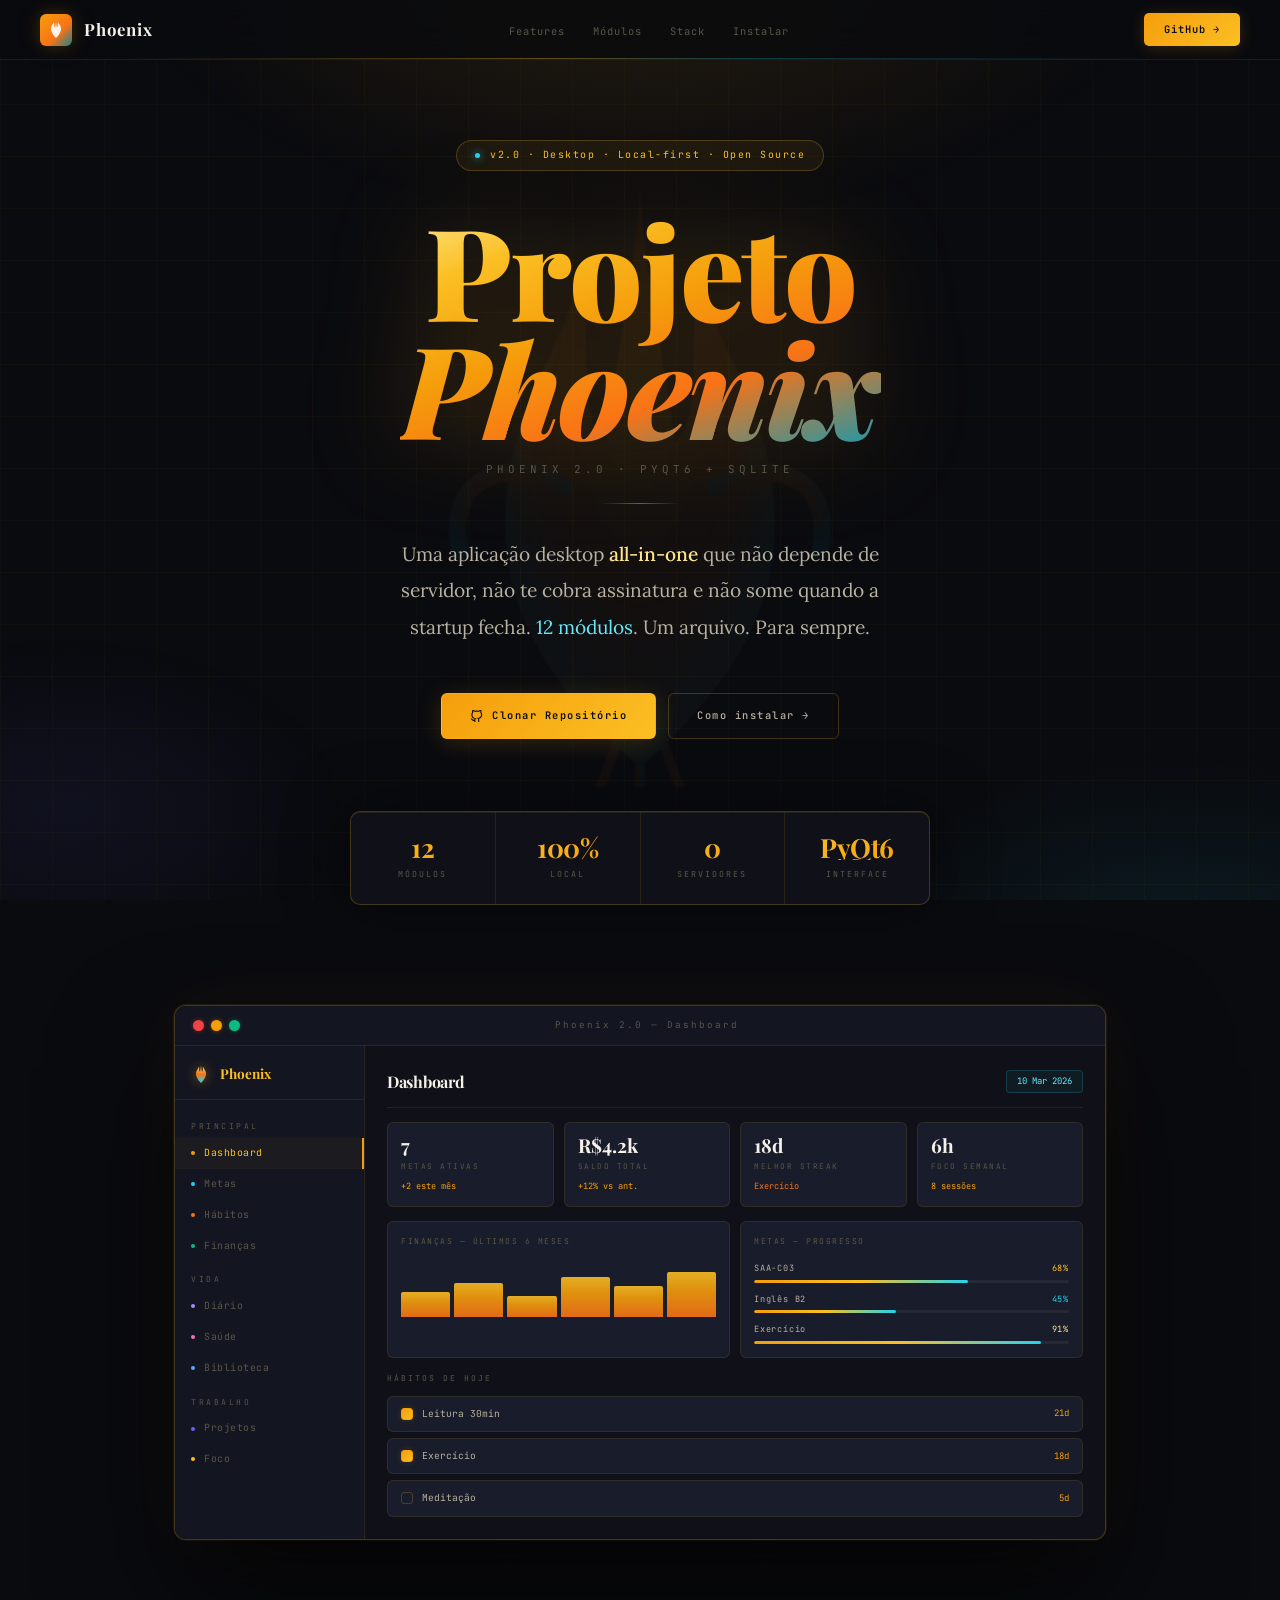
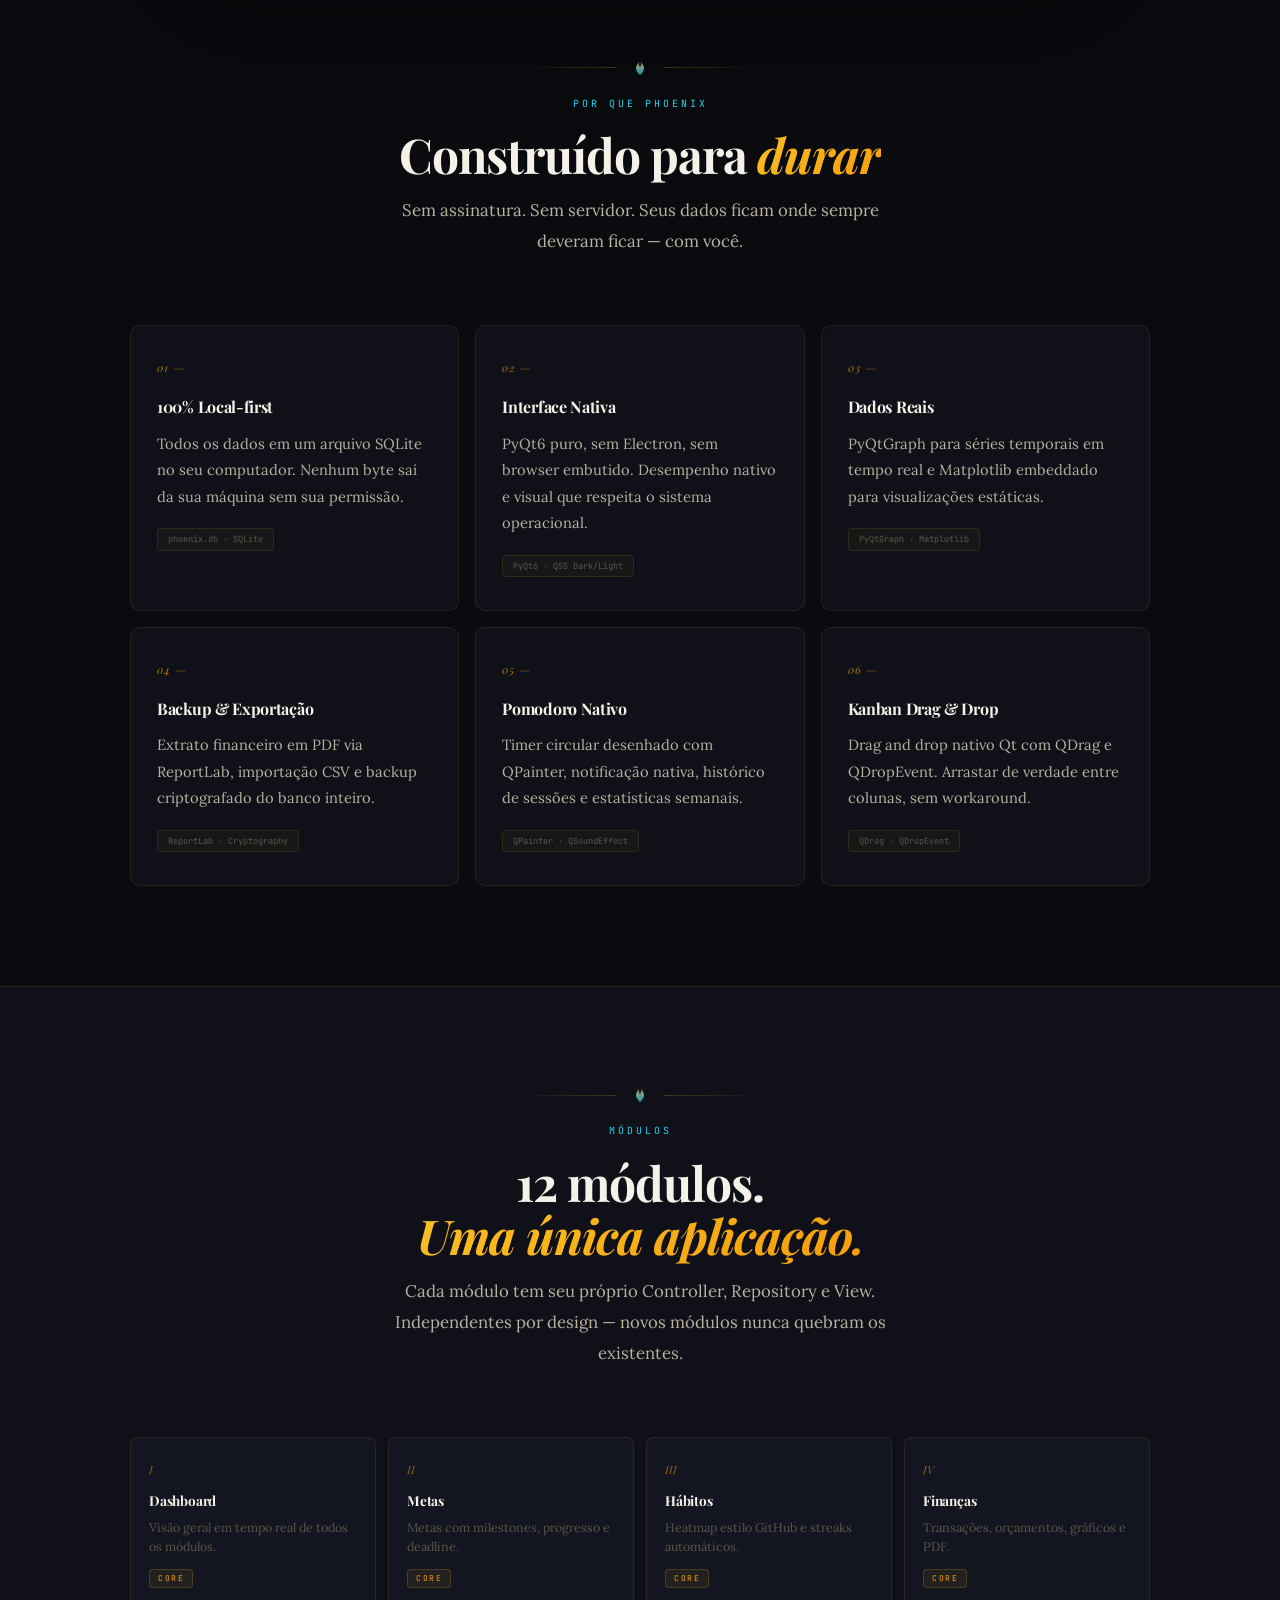
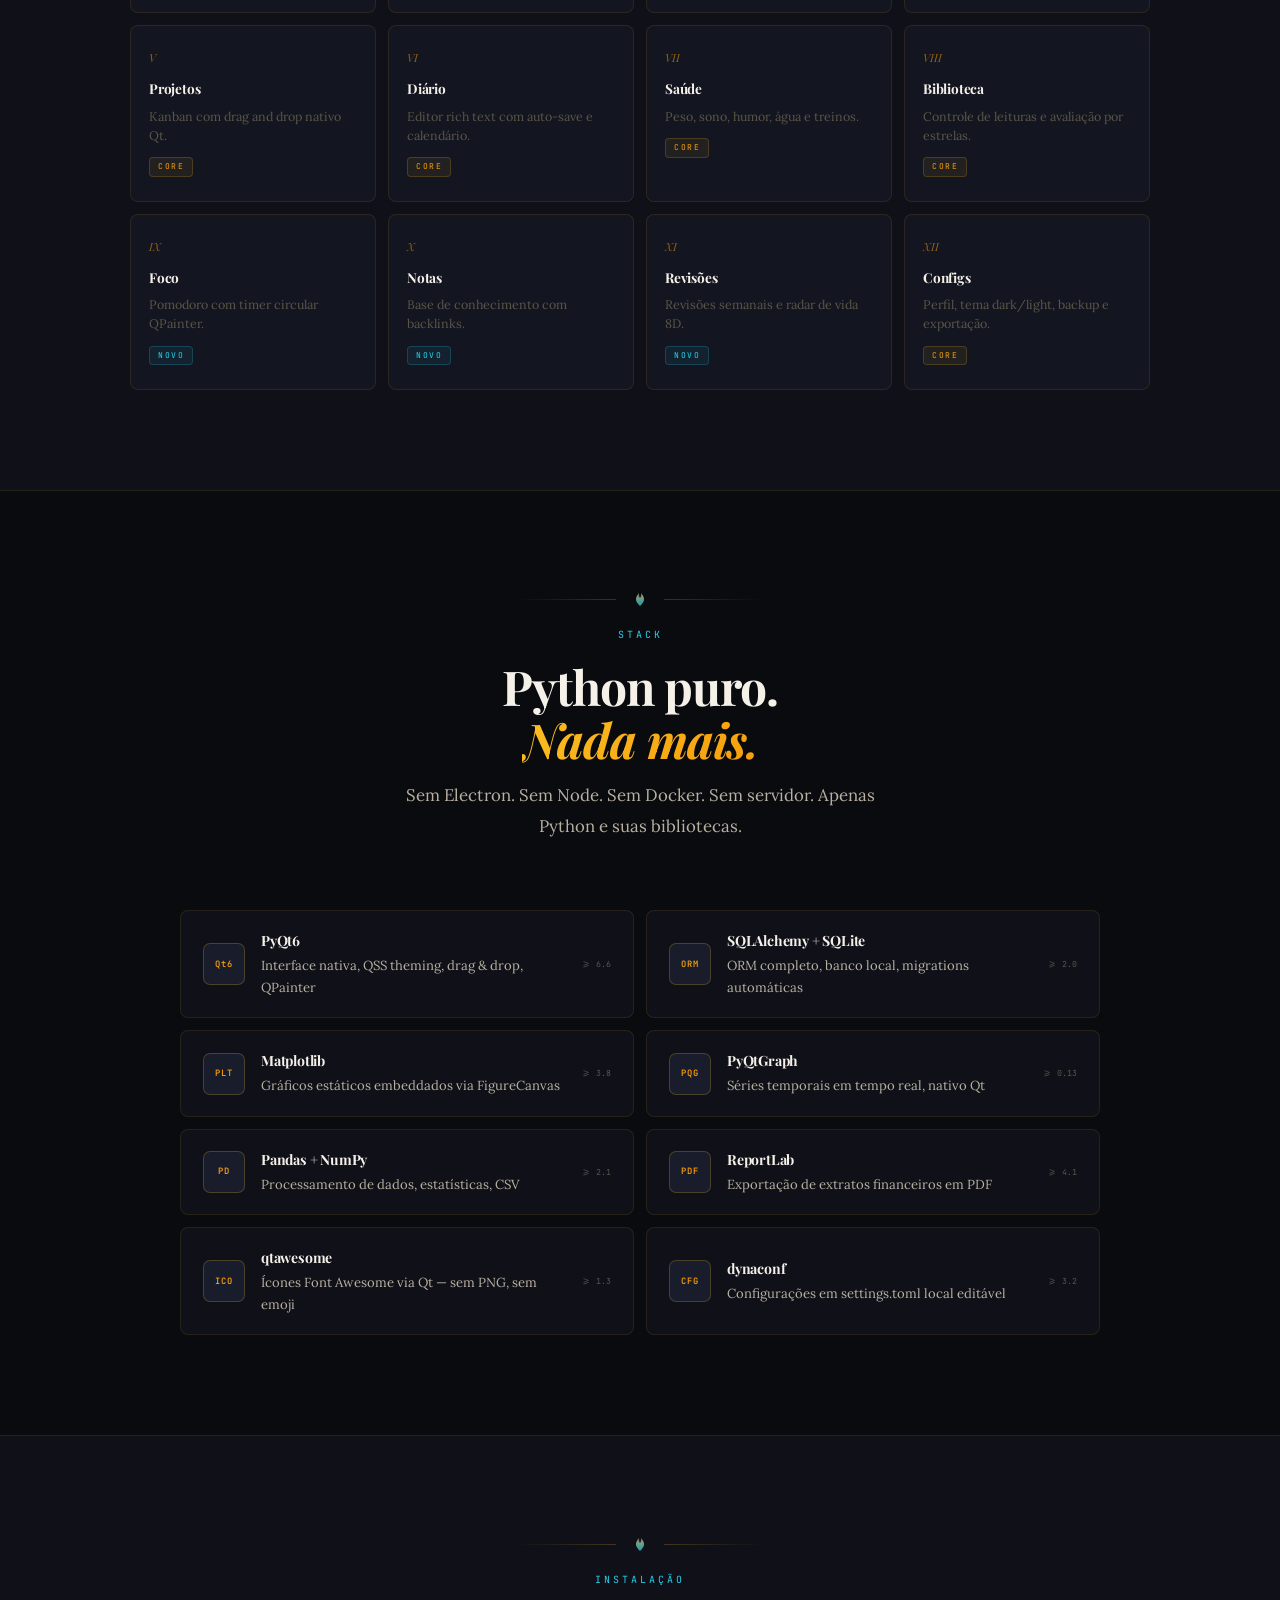
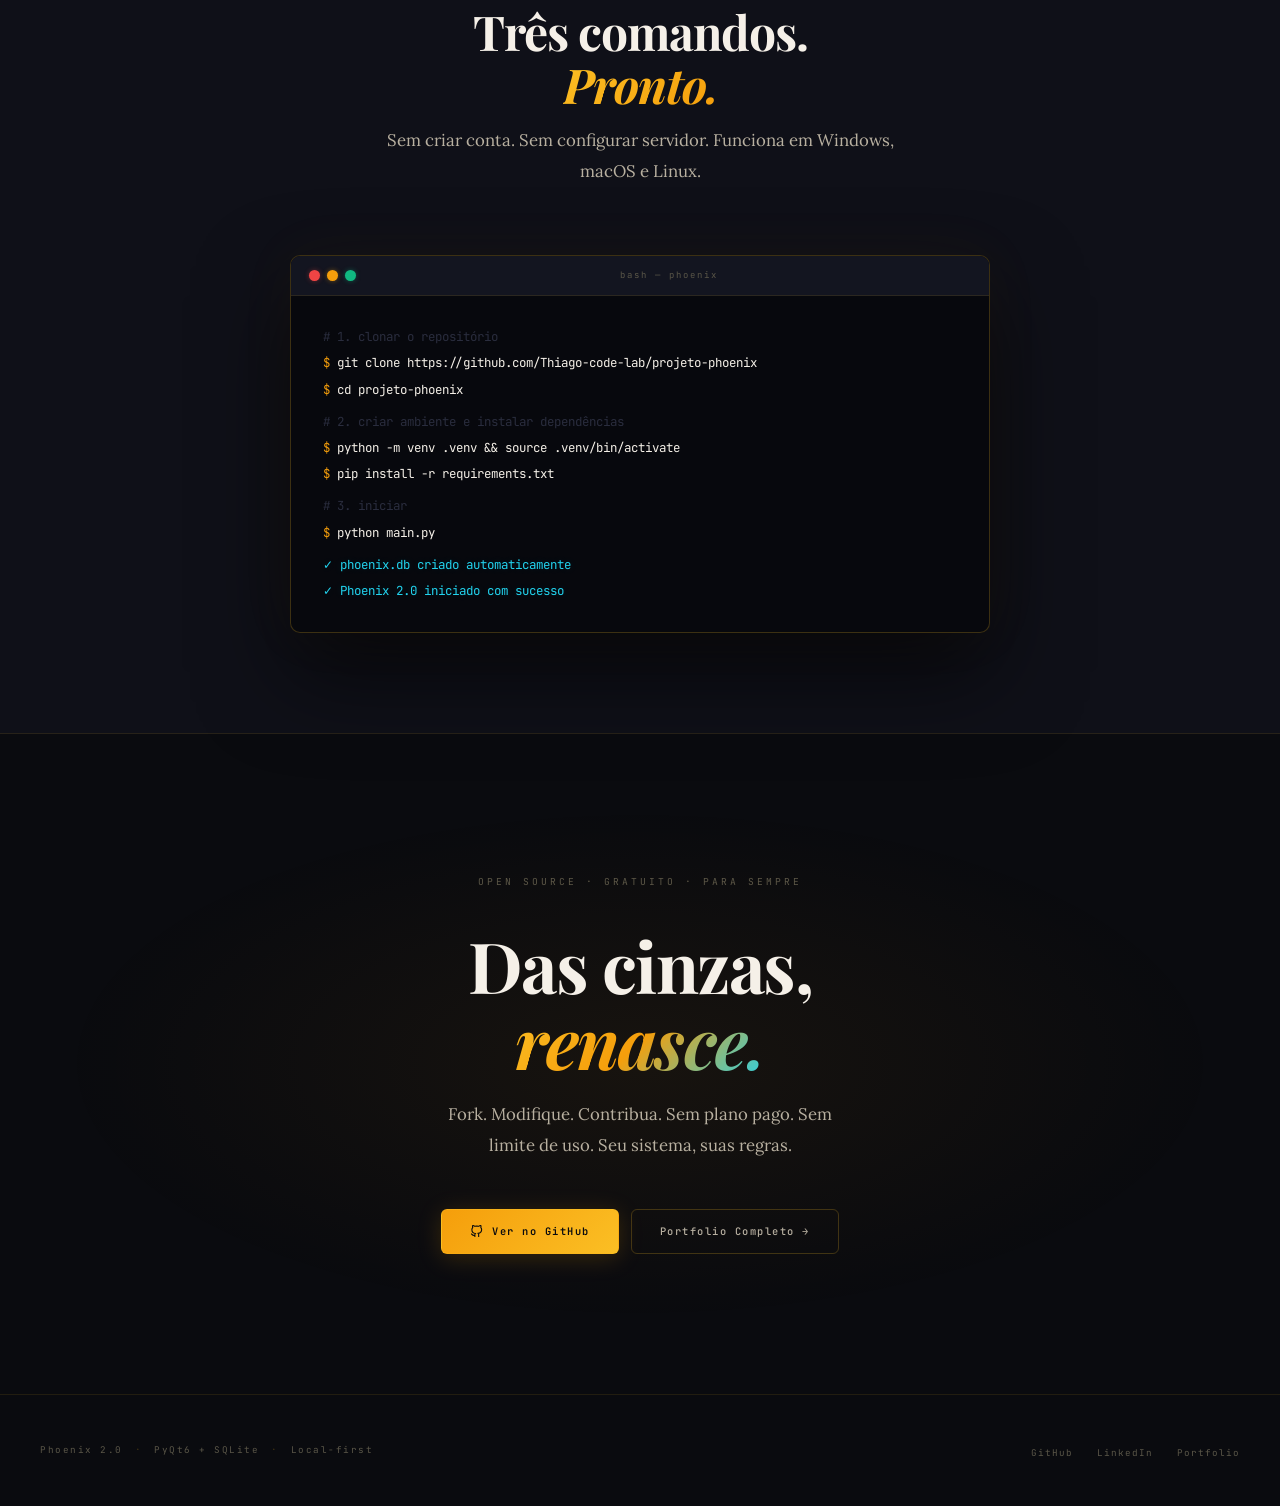
==== commit 3e736872: "fix: update hero title to Projeto Phoenix" ====
--- a/docs/index.html
+++ b/docs/index.html
@@ -3,679 +3,325 @@
 <head>
 <meta charset="UTF-8">
 <meta name="viewport" content="width=device-width, initial-scale=1.0">
-<title>Phoenix 2.0 — Renasça do Zero</title>
+<title>Phoenix 2.0 — Personal Life OS</title>
 <meta name="description" content="Plataforma pessoal all-in-one. Local-first. Sem servidor. 12 módulos. PyQt6 + SQLite.">
 <link rel="preconnect" href="https://fonts.googleapis.com">
-<link href="https://fonts.googleapis.com/css2?family=Cinzel+Decorative:wght@400;700;900&family=Cinzel:wght@400;600;700;900&family=Cormorant+Garamond:ital,wght@0,300;0,400;0,600;1,300;1,400;1,600&family=JetBrains+Mono:wght@300;400;500&display=swap" rel="stylesheet">
+<link href="https://fonts.googleapis.com/css2?family=Playfair+Display:ital,wght@0,400;0,600;0,700;0,900;1,400;1,600&family=Lora:ital,wght@0,400;0,500;0,600;1,400;1,500&family=JetBrains+Mono:wght@300;400;500;600&display=swap" rel="stylesheet">
 <style>
 :root {
-  --bg:        #060508;
-  --bg-2:      #0c090e;
-  --bg-3:      #120a08;
-  --bg-4:      #1a0e06;
-  --border:    rgba(249,115,22,0.10);
-  --border-2:  rgba(249,115,22,0.28);
-  --border-3:  rgba(249,115,22,0.55);
-  --fire:      #f97316;
-  --ember:     #fb923c;
+  --bg:        #0a0b0f;
+  --bg-2:      #0f1018;
+  --bg-3:      #131520;
+  --bg-4:      #191c2a;
+  --border:    rgba(251,191,36,0.10);
+  --border-2:  rgba(251,191,36,0.22);
+  --border-3:  rgba(251,191,36,0.45);
   --gold:      #f59e0b;
-  --gold-2:    #fcd34d;
-  --crimson:   #dc2626;
-  --blood:     #991b1b;
-  --text:      #fef3c7;
-  --text-2:    #d4b896;
-  --text-3:    #6b5040;
-  --text-4:    #3d2a1a;
-  --glow:      rgba(249,115,22,0.22);
+  --gold-2:    #fbbf24;
+  --gold-3:    #fde68a;
+  --amber:     #f97316;
+  --cyan:      #22d3ee;
+  --cyan-2:    #67e8f9;
+  --text:      #f5f0e8;
+  --text-2:    #b8b0a0;
+  --text-3:    #5a5648;
+  --text-4:    #2e2a22;
   --glow-gold: rgba(245,158,11,0.18);
+  --glow-cyan: rgba(34,211,238,0.14);
   --mono:      'JetBrains Mono', monospace;
-  --body:      'Cormorant Garamond', Georgia, serif;
-  --display:   'Cinzel', serif;
-  --display-d: 'Cinzel Decorative', serif;
-}
-
+  --body:      'Lora', Georgia, serif;
+  --display:   'Playfair Display', Georgia, serif;
+}
 *{margin:0;padding:0;box-sizing:border-box}
 html{scroll-behavior:smooth}
-
 body{
   background:var(--bg);color:var(--text);
   font-family:var(--body);overflow-x:hidden;
   line-height:1.7;font-size:18px;
-  cursor:default;
-}
-
-/* ═══ ATMOSPHERIC LAYERS ═══ */
-.atmo{position:fixed;inset:0;pointer-events:none;z-index:0;}
-.atmo-radials{
+}
+body::before{
+  content:'';position:fixed;inset:0;
+  background-image:
+    linear-gradient(rgba(251,191,36,0.028) 1px,transparent 1px),
+    linear-gradient(90deg,rgba(251,191,36,0.028) 1px,transparent 1px);
+  background-size:52px 52px;
+  pointer-events:none;z-index:0;
+}
+body::after{
+  content:'';position:fixed;inset:0;
   background:
-    radial-gradient(ellipse 100% 60% at 50% -5%, rgba(180,30,20,0.18) 0%, transparent 55%),
-    radial-gradient(ellipse 60% 50% at 90% 110%, rgba(249,115,22,0.10) 0%, transparent 50%),
-    radial-gradient(ellipse 50% 40% at 5%  90%,  rgba(245,158,11,0.07) 0%, transparent 50%),
-    radial-gradient(ellipse 30% 30% at 50% 50%,  rgba(100,10,10,0.12) 0%, transparent 70%);
-}
-.atmo-grain{
-  background-image:url("data:image/svg+xml,%3Csvg viewBox='0 0 512 512' xmlns='http://www.w3.org/2000/svg'%3E%3Cfilter id='noise'%3E%3CfeTurbulence type='fractalNoise' baseFrequency='0.9' numOctaves='4' stitchTiles='stitch'/%3E%3C/filter%3E%3Crect width='100%25' height='100%25' filter='url(%23noise)' opacity='1'/%3E%3C/svg%3E");
-  background-size:200px 200px;
-  opacity:0.028;mix-blend-mode:overlay;
-}
-.atmo-vignette{
-  background:radial-gradient(ellipse 90% 80% at 50% 50%, transparent 40%, rgba(4,3,6,0.7) 100%);
-}
-
-/* ═══ EMBERS ═══ */
-.ember-field{position:fixed;inset:0;pointer-events:none;z-index:1;overflow:hidden;}
-.ember{
-  position:absolute;border-radius:50%;
-  animation:rise linear infinite;opacity:0;
-}
-@keyframes rise{
-  0%  {transform:translateY(0) translateX(0) scale(1) rotate(0deg);  opacity:0;}
-  8%  {opacity:1;}
-  85% {opacity:0.5;}
-  100%{transform:translateY(-110vh) translateX(var(--dx)) scale(0.15) rotate(180deg);opacity:0;}
-}
-
-/* ═══ NAV ═══ */
+    radial-gradient(ellipse 70% 55% at 50% -8%,rgba(245,158,11,0.13) 0%,transparent 60%),
+    radial-gradient(ellipse 50% 40% at 92% 105%,rgba(34,211,238,0.08) 0%,transparent 55%),
+    radial-gradient(ellipse 40% 35% at 5% 90%,rgba(99,102,241,0.07) 0%,transparent 55%);
+  pointer-events:none;z-index:0;
+}
+
+/* NAV */
 nav{
   position:fixed;top:0;left:0;width:100%;
-  background:rgba(6,5,8,0.88);
-  backdrop-filter:blur(28px) saturate(1.4);
+  background:rgba(10,11,15,0.85);backdrop-filter:blur(24px) saturate(1.5);
   border-bottom:1px solid var(--border);
-  z-index:200;padding:0 40px;height:62px;
+  z-index:200;padding:0 40px;height:60px;
   display:flex;align-items:center;justify-content:space-between;
 }
 nav::after{
-  content:'';position:absolute;bottom:-1px;left:0;right:0;height:1px;
-  background:linear-gradient(90deg,transparent 0%,rgba(249,115,22,0.4) 30%,rgba(245,158,11,0.5) 50%,rgba(249,115,22,0.4) 70%,transparent 100%);
+  content:'';position:absolute;bottom:0;left:10%;right:10%;height:1px;
+  background:linear-gradient(90deg,transparent,rgba(251,191,36,0.35) 40%,rgba(34,211,238,0.25) 60%,transparent);
 }
 .nav-logo{
-  font-family:var(--display-d);font-weight:700;font-size:0.88rem;
-  letter-spacing:4px;text-transform:uppercase;
-  display:flex;align-items:center;gap:14px;
-  color:var(--text);text-decoration:none;
-}
-.nav-logo-emblem{
-  position:relative;width:36px;height:36px;
-}
-.nav-logo-emblem svg{width:36px;height:36px;filter:drop-shadow(0 0 12px rgba(249,115,22,0.55));}
-.nav-links{display:flex;align-items:center;gap:2px;list-style:none;}
+  font-family:var(--display);font-weight:700;font-size:1.05rem;letter-spacing:1px;
+  display:flex;align-items:center;gap:12px;color:var(--text);text-decoration:none;
+}
+.nav-logo-mark{
+  width:32px;height:32px;border-radius:6px;
+  background:linear-gradient(135deg,var(--gold) 0%,var(--amber) 60%,rgba(34,211,238,0.6) 100%);
+  display:flex;align-items:center;justify-content:center;
+  box-shadow:0 0 16px var(--glow-gold),0 0 32px rgba(245,158,11,0.08);
+}
+.nav-logo-mark svg{width:18px;height:18px;}
+.nav-links{display:flex;align-items:center;gap:0;list-style:none;}
 .nav-links a{
-  font-family:var(--display);font-size:0.58rem;color:var(--text-3);
-  text-decoration:none;padding:7px 15px;
-  transition:all 0.2s;letter-spacing:2.5px;text-transform:uppercase;
-}
-.nav-links a:hover{color:var(--ember);}
+  font-family:var(--mono);font-size:0.65rem;color:var(--text-3);
+  text-decoration:none;padding:7px 14px;transition:color 0.2s;letter-spacing:1px;
+}
+.nav-links a:hover{color:var(--gold-2);}
 .nav-cta{
-  font-family:var(--display);font-size:0.58rem;font-weight:700;
-  letter-spacing:2.5px;text-transform:uppercase;
-  color:#0a0608;text-decoration:none;
-  background:linear-gradient(135deg,var(--crimson) 0%,var(--fire) 50%,var(--gold) 100%);
-  padding:9px 22px;border-radius:2px;transition:all 0.25s;
-  box-shadow:0 2px 20px rgba(220,38,38,0.25);
-}
-.nav-cta:hover{box-shadow:0 4px 32px rgba(249,115,22,0.5);filter:brightness(1.12);}
-
-section,div.z1{position:relative;z-index:2;}
-
-/* ═══ DIVIDERS ═══ */
-.divider{
-  position:relative;width:100%;height:1px;margin:0;
-  background:linear-gradient(90deg,transparent,rgba(249,115,22,0.3) 30%,rgba(245,158,11,0.5) 50%,rgba(249,115,22,0.3) 70%,transparent);
-}
-.divider::before{
-  content:'❧';position:absolute;top:50%;left:50%;transform:translate(-50%,-50%);
-  font-size:0.8rem;color:var(--fire);background:var(--bg);padding:0 16px;
-  text-shadow:0 0 12px var(--fire);
-}
-
-/* ═══ ORNAMENT ═══ */
-.ornament{
-  display:flex;align-items:center;gap:18px;
-  justify-content:center;margin-bottom:24px;
-}
-.ornament-line{
-  height:1px;width:80px;
-  background:linear-gradient(90deg,transparent,var(--fire));
-}
-.ornament-line.r{background:linear-gradient(90deg,var(--fire),transparent);}
-.ornament-glyph{
-  font-family:var(--display);font-size:0.6rem;color:var(--gold);
-  letter-spacing:3px;opacity:0.7;
-}
-
-/* ═══ HERO ═══ */
+  font-family:var(--mono);font-size:0.65rem;font-weight:600;
+  letter-spacing:1px;color:var(--bg);text-decoration:none;
+  background:linear-gradient(135deg,var(--gold),var(--gold-2));
+  padding:8px 20px;border-radius:5px;transition:all 0.2s;
+  box-shadow:0 2px 16px var(--glow-gold);
+}
+.nav-cta:hover{box-shadow:0 4px 28px rgba(245,158,11,0.4);filter:brightness(1.08);}
+
+section,div.z1{position:relative;z-index:1;}
+
+/* ORNAMENT */
+.ornament{display:flex;align-items:center;gap:16px;justify-content:center;margin-bottom:20px;}
+.ornament-line{height:1px;flex:1;max-width:100px;background:linear-gradient(90deg,transparent,var(--border-2));}
+.ornament-line.r{background:linear-gradient(90deg,var(--border-2),transparent);}
+.ornament-icon{width:16px;height:16px;opacity:0.7;}
+
+/* HERO */
 #hero{
-  min-height:100vh;
-  display:flex;flex-direction:column;
+  min-height:100vh;display:flex;flex-direction:column;
   align-items:center;justify-content:center;
-  padding:140px 24px 100px;text-align:center;
-  position:relative;
-}
-
-/* Flame silhouette SVG behind title */
-.hero-flame-bg{
-  position:absolute;top:50%;left:50%;
-  transform:translate(-50%,-58%);
-  width:min(600px,90vw);
-  opacity:0.055;
-  pointer-events:none;z-index:0;
-  filter:blur(2px);
-}
-
-.hero-eyebrow{
-  font-family:var(--display);font-size:0.58rem;
-  letter-spacing:6px;text-transform:uppercase;
-  color:var(--fire);margin-bottom:44px;
-  display:flex;align-items:center;gap:16px;
+  padding:140px 24px 100px;text-align:center;position:relative;
+}
+.hero-phoenix-bg{
+  position:absolute;top:50%;left:50%;transform:translate(-50%,-54%);
+  width:min(520px,80vw);opacity:0.04;pointer-events:none;z-index:0;filter:blur(1px);
+}
+.hero-tag{
+  display:inline-flex;align-items:center;gap:10px;
+  background:rgba(251,191,36,0.06);border:1px solid var(--border-2);
+  border-radius:20px;padding:6px 18px;
+  font-family:var(--mono);font-size:0.62rem;color:var(--gold-2);
+  letter-spacing:1.5px;margin-bottom:40px;position:relative;z-index:1;
+}
+.hero-tag-dot{
+  width:5px;height:5px;border-radius:50%;
+  background:var(--cyan);box-shadow:0 0 8px var(--cyan);
+  animation:blink 2.5s ease-in-out infinite;
+}
+@keyframes blink{0%,100%{opacity:1}50%{opacity:0.3}}
+.hero-title{
+  font-family:var(--display);font-size:clamp(3.8rem,10vw,8.5rem);
+  font-weight:900;letter-spacing:-2px;line-height:0.92;margin-bottom:14px;
   position:relative;z-index:1;
-}
-.hero-eyebrow-line{
-  display:block;width:48px;height:1px;
-  background:linear-gradient(90deg,transparent,var(--fire));
-}
-.hero-eyebrow-line.r{background:linear-gradient(90deg,var(--fire),transparent);}
-
-.hero-title{
-  font-family:var(--display-d);
-  font-size:clamp(4rem,12vw,10rem);
-  font-weight:900;
-  letter-spacing:clamp(8px,2vw,24px);
-  text-transform:uppercase;
-  line-height:0.9;margin-bottom:16px;
-  background:linear-gradient(180deg,
-    #fff5e4 0%,
-    #fde68a 18%,
-    var(--ember) 38%,
-    var(--fire) 58%,
-    #c2410c 78%,
-    var(--blood) 100%);
+  background:linear-gradient(160deg,var(--gold-3) 0%,var(--gold-2) 20%,var(--gold) 45%,var(--amber) 70%,rgba(34,211,238,0.7) 100%);
   -webkit-background-clip:text;background-clip:text;color:transparent;
-  filter:drop-shadow(0 0 60px rgba(249,115,22,0.35)) drop-shadow(0 0 20px rgba(220,38,38,0.25));
-  position:relative;z-index:1;
-}
+  filter:drop-shadow(0 0 50px rgba(245,158,11,0.28));
+}
+.hero-title-italic{font-style:italic;}
 .hero-version{
-  font-family:var(--display);
-  font-size:clamp(0.6rem,1.2vw,0.8rem);
-  letter-spacing:clamp(6px,2vw,14px);
-  text-transform:uppercase;color:var(--gold);
-  margin-bottom:20px;font-weight:400;
-  position:relative;z-index:1;
-}
-.hero-rule{
-  width:120px;height:1px;margin:0 auto 28px;
-  background:linear-gradient(90deg,transparent,var(--gold),transparent);
-}
-.hero-subtitle{
-  font-family:var(--body);font-size:clamp(1.1rem,2vw,1.45rem);
-  color:var(--text-2);font-style:italic;font-weight:300;
-  max-width:480px;line-height:1.95;margin-bottom:52px;
-  position:relative;z-index:1;
-}
-.hero-subtitle em{
-  color:var(--ember);font-style:normal;
-  text-shadow:0 0 18px rgba(249,115,22,0.3);
-}
-.hero-subtitle strong{
-  color:var(--gold-2);font-weight:400;font-style:normal;
-}
+  font-family:var(--mono);font-size:0.68rem;letter-spacing:4px;color:var(--text-3);
+  margin-bottom:24px;position:relative;z-index:1;text-transform:uppercase;
+}
+.hero-rule{width:80px;height:1px;margin:0 auto 32px;background:linear-gradient(90deg,transparent,var(--border-3),transparent);}
+.hero-desc{
+  font-family:var(--body);font-size:clamp(1rem,1.8vw,1.2rem);color:var(--text-2);
+  max-width:500px;line-height:1.9;margin-bottom:48px;position:relative;z-index:1;
+}
+.hero-desc strong{color:var(--gold-3);font-weight:500;}
+.hero-desc em{color:var(--cyan-2);font-style:normal;}
 .hero-actions{
-  display:flex;align-items:center;gap:14px;flex-wrap:wrap;
-  justify-content:center;margin-bottom:72px;
-  position:relative;z-index:1;
-}
-
-/* Buttons */
+  display:flex;align-items:center;gap:12px;flex-wrap:wrap;
+  justify-content:center;margin-bottom:72px;position:relative;z-index:1;
+}
 .btn-primary{
-  display:inline-flex;align-items:center;gap:10px;
-  background:linear-gradient(135deg,var(--blood) 0%,var(--crimson) 30%,var(--fire) 100%);
-  color:#fff;font-family:var(--display);font-size:0.58rem;font-weight:700;
-  letter-spacing:3px;text-transform:uppercase;
-  padding:15px 32px;border-radius:2px;text-decoration:none;
-  transition:all 0.25s;
-  box-shadow:0 4px 28px rgba(220,38,38,0.3),inset 0 1px 0 rgba(255,255,255,0.08);
-  border:1px solid rgba(220,38,38,0.4);
-}
-.btn-primary:hover{
-  box-shadow:0 8px 48px rgba(249,115,22,0.55),inset 0 1px 0 rgba(255,255,255,0.12);
-  filter:brightness(1.12);transform:translateY(-2px);
-}
+  display:inline-flex;align-items:center;gap:9px;
+  background:linear-gradient(135deg,var(--gold),var(--gold-2));
+  color:var(--bg);font-family:var(--mono);font-size:0.65rem;font-weight:600;
+  letter-spacing:1.5px;padding:13px 28px;border-radius:6px;text-decoration:none;
+  transition:all 0.25s;box-shadow:0 4px 24px var(--glow-gold);border:1px solid rgba(251,191,36,0.3);
+}
+.btn-primary:hover{box-shadow:0 6px 36px rgba(245,158,11,0.45);transform:translateY(-2px);}
 .btn-secondary{
-  display:inline-flex;align-items:center;gap:10px;
-  background:rgba(249,115,22,0.04);color:var(--text-3);
-  font-family:var(--display);font-size:0.58rem;font-weight:600;
-  letter-spacing:3px;text-transform:uppercase;
-  padding:15px 32px;border-radius:2px;text-decoration:none;
-  transition:all 0.25s;border:1px solid var(--border-2);
-}
-.btn-secondary:hover{
-  color:var(--ember);border-color:rgba(249,115,22,0.5);
-  background:rgba(249,115,22,0.07);transform:translateY(-1px);
-}
-
-/* ═══ METRICS ═══ */
+  display:inline-flex;align-items:center;gap:9px;
+  background:transparent;color:var(--text-2);font-family:var(--mono);
+  font-size:0.65rem;font-weight:500;letter-spacing:1.5px;padding:13px 28px;
+  border-radius:6px;text-decoration:none;transition:all 0.25s;border:1px solid var(--border-2);
+}
+.btn-secondary:hover{color:var(--cyan-2);border-color:rgba(34,211,238,0.35);background:rgba(34,211,238,0.04);transform:translateY(-1px);}
+
+/* METRICS */
 .hero-metrics{
   display:flex;align-items:stretch;position:relative;z-index:1;
-  background:var(--bg-2);
-  border:1px solid var(--border-2);
-  border-radius:3px;overflow:hidden;
-  max-width:580px;width:100%;
-  box-shadow:0 0 80px rgba(0,0,0,0.6),
-             0 0 40px rgba(249,115,22,0.06),
-             inset 0 1px 0 rgba(249,115,22,0.1);
-}
-.hero-metrics::before{
-  content:'';position:absolute;top:0;left:0;right:0;height:1px;
-  background:linear-gradient(90deg,transparent,var(--gold) 30%,var(--fire) 50%,var(--gold) 70%,transparent);
-}
-.metric{
-  flex:1;padding:24px 10px;
-  border-right:1px solid var(--border);text-align:center;
-}
+  background:var(--bg-2);border:1px solid var(--border-2);
+  border-radius:10px;overflow:hidden;max-width:580px;width:100%;
+  box-shadow:0 0 60px rgba(0,0,0,0.5),inset 0 1px 0 rgba(251,191,36,0.08);
+}
+.metric{flex:1;padding:22px 10px;border-right:1px solid var(--border);text-align:center;}
 .metric:last-child{border-right:none;}
 .metric-val{
-  font-family:var(--display-d);font-size:1.6rem;font-weight:900;
-  letter-spacing:1px;
-  background:linear-gradient(180deg,var(--gold-2),var(--gold),var(--fire));
+  font-family:var(--display);font-size:1.65rem;font-weight:700;
+  background:linear-gradient(135deg,var(--gold-2),var(--gold));
   -webkit-background-clip:text;background-clip:text;color:transparent;
-  line-height:1;margin-bottom:8px;
-  filter:drop-shadow(0 0 8px rgba(245,158,11,0.3));
-}
-.metric-label{
-  font-family:var(--display);font-size:0.48rem;
-  color:var(--text-4);letter-spacing:3px;text-transform:uppercase;
-}
-
-/* ═══ APP MOCKUP ═══ */
-.app-mockup-wrap{
-  max-width:980px;margin:0 auto;
-  padding:0 24px;position:relative;z-index:2;
-}
+  line-height:1;margin-bottom:7px;letter-spacing:-0.5px;
+}
+.metric-label{font-family:var(--mono);font-size:0.52rem;color:var(--text-3);letter-spacing:2px;text-transform:uppercase;}
+
+/* APP MOCKUP */
+.app-mockup-wrap{max-width:980px;margin:0 auto;padding:0 24px;position:relative;z-index:1;}
 .app-window{
-  background:var(--bg-2);
-  border:1px solid var(--border-2);
-  border-radius:8px;overflow:hidden;
-  box-shadow:
-    0 80px 140px rgba(0,0,0,0.8),
-    0 0 100px rgba(249,115,22,0.08),
-    0 0 0 1px var(--border),
-    inset 0 1px 0 rgba(249,115,22,0.08);
+  background:var(--bg-2);border:1px solid var(--border-2);border-radius:12px;overflow:hidden;
+  box-shadow:0 60px 120px rgba(0,0,0,0.7),0 0 80px rgba(245,158,11,0.06),0 0 0 1px var(--border);
 }
 .app-titlebar{
-  display:flex;align-items:center;gap:10px;
-  padding:13px 18px;
-  background:linear-gradient(180deg,#1a0e08,#120a06);
-  border-bottom:1px solid var(--border);
+  display:flex;align-items:center;gap:10px;padding:12px 18px;
+  background:var(--bg-3);border-bottom:1px solid var(--border);
 }
 .traffic-lights{display:flex;gap:7px;}
 .tl{width:11px;height:11px;border-radius:50%;}
-.tl-red{background:#ef4444;box-shadow:0 0 6px rgba(239,68,68,0.4);}
-.tl-yellow{background:#f59e0b;box-shadow:0 0 6px rgba(245,158,11,0.4);}
-.tl-green{background:#10b981;box-shadow:0 0 6px rgba(16,185,129,0.4);}
-.app-title{
-  font-family:var(--display);font-size:0.56rem;color:var(--text-4);
-  letter-spacing:4px;text-transform:uppercase;
-  margin-left:auto;margin-right:auto;transform:translateX(-22px);
-}
-.app-body{display:grid;grid-template-columns:196px 1fr;min-height:430px;}
-.app-sidebar{
-  background:linear-gradient(180deg,#120a08,#0e0806);
-  border-right:1px solid var(--border);padding:16px 0;
-}
+.tl-red{background:#ef4444;box-shadow:0 0 5px rgba(239,68,68,0.4);}
+.tl-yellow{background:#f59e0b;box-shadow:0 0 5px rgba(245,158,11,0.4);}
+.tl-green{background:#10b981;box-shadow:0 0 5px rgba(16,185,129,0.4);}
+.app-title{font-family:var(--mono);font-size:0.58rem;color:var(--text-3);letter-spacing:2px;margin-left:auto;margin-right:auto;transform:translateX(-22px);}
+.app-body{display:grid;grid-template-columns:190px 1fr;min-height:430px;}
+.app-sidebar{background:var(--bg-3);border-right:1px solid var(--border);padding:16px 0;}
 .app-sidebar-logo{
-  font-family:var(--display-d);font-size:0.68rem;font-weight:700;
-  letter-spacing:3px;text-transform:uppercase;color:var(--ember);
-  padding:0 16px 16px;border-bottom:1px solid var(--border);margin-bottom:10px;
-  display:flex;align-items:center;gap:10px;
-}
-.app-sidebar-flame{
-  width:18px;height:22px;flex-shrink:0;position:relative;
-}
-.app-sidebar-flame svg{filter:drop-shadow(0 0 6px rgba(249,115,22,0.5));}
-.sidebar-section{
-  font-family:var(--display);font-size:0.46rem;color:var(--text-4);
-  letter-spacing:3px;text-transform:uppercase;padding:14px 16px 4px;
-}
+  font-family:var(--display);font-size:0.85rem;font-weight:700;color:var(--gold-2);
+  padding:0 16px 14px;border-bottom:1px solid var(--border);margin-bottom:8px;
+  display:flex;align-items:center;gap:9px;
+}
+.app-sidebar-logo-icon{width:20px;height:20px;flex-shrink:0;filter:drop-shadow(0 0 6px rgba(245,158,11,0.5));}
+.sidebar-section{font-family:var(--mono);font-size:0.5rem;color:var(--text-3);letter-spacing:2.5px;text-transform:uppercase;padding:12px 16px 4px;}
 .sidebar-item{
-  display:flex;align-items:center;gap:9px;
-  font-family:var(--display);font-size:0.58rem;letter-spacing:1.5px;text-transform:uppercase;
-  color:var(--text-3);padding:7px 16px;cursor:default;transition:all 0.15s;
-}
-.sidebar-item:hover,.sidebar-item.active{
-  background:rgba(249,115,22,0.05);color:var(--text-2);
-}
-.sidebar-item.active{
-  color:var(--ember);border-right:2px solid var(--fire);
-}
+  display:flex;align-items:center;gap:9px;font-family:var(--mono);font-size:0.62rem;
+  letter-spacing:0.5px;color:var(--text-3);padding:7px 16px;cursor:default;transition:all 0.15s;
+}
+.sidebar-item:hover,.sidebar-item.active{background:rgba(251,191,36,0.04);color:var(--text-2);}
+.sidebar-item.active{color:var(--gold-2);border-right:2px solid var(--gold);}
 .sidebar-dot{width:4px;height:4px;border-radius:50%;flex-shrink:0;}
-.app-content{padding:24px;display:flex;flex-direction:column;gap:16px;background:var(--bg-2);}
-.content-header{
-  display:flex;align-items:center;justify-content:space-between;margin-bottom:4px;
-  padding-bottom:12px;border-bottom:1px solid var(--border);
-}
-.content-title{
-  font-family:var(--display);font-size:0.85rem;font-weight:700;
-  letter-spacing:4px;text-transform:uppercase;color:var(--text);
-}
-.content-badge{
-  font-family:var(--mono);font-size:0.58rem;
-  background:rgba(249,115,22,0.07);border:1px solid rgba(249,115,22,0.18);
-  color:var(--ember);padding:3px 10px;border-radius:2px;letter-spacing:0.5px;
-}
+.app-content{padding:22px;display:flex;flex-direction:column;gap:14px;}
+.content-header{display:flex;align-items:center;justify-content:space-between;padding-bottom:12px;border-bottom:1px solid var(--border);}
+.content-title{font-family:var(--display);font-size:1rem;font-weight:700;letter-spacing:-0.3px;color:var(--text);}
+.content-badge{font-family:var(--mono);font-size:0.56rem;background:rgba(34,211,238,0.06);border:1px solid rgba(34,211,238,0.18);color:var(--cyan-2);padding:3px 10px;border-radius:4px;}
 .stat-row{display:grid;grid-template-columns:repeat(4,1fr);gap:10px;}
-.stat-card{
-  background:var(--bg-4);border:1px solid var(--border);
-  border-radius:3px;padding:14px;
-  transition:border-color 0.2s;
-}
+.stat-card{background:var(--bg-4);border:1px solid var(--border);border-radius:6px;padding:13px;transition:border-color 0.2s;}
 .stat-card:hover{border-color:var(--border-2);}
-.stat-card-val{
-  font-family:var(--display);font-size:1.25rem;font-weight:700;
-  color:var(--text);line-height:1;margin-bottom:5px;
-}
-.stat-card-label{
-  font-family:var(--display);font-size:0.45rem;color:var(--text-3);
-  letter-spacing:2px;text-transform:uppercase;
-}
-.stat-card-delta{
-  font-family:var(--mono);font-size:0.55rem;color:var(--gold);margin-top:7px;
-}
+.stat-card-val{font-family:var(--display);font-size:1.2rem;font-weight:700;color:var(--text);line-height:1;margin-bottom:4px;}
+.stat-card-label{font-family:var(--mono);font-size:0.48rem;color:var(--text-3);letter-spacing:1.5px;text-transform:uppercase;}
+.stat-card-delta{font-family:var(--mono);font-size:0.54rem;color:var(--gold);margin-top:6px;}
 .chart-row{display:grid;grid-template-columns:1fr 1fr;gap:10px;}
-.chart-card{background:var(--bg-4);border:1px solid var(--border);border-radius:3px;padding:14px;}
-.chart-card-label{
-  font-family:var(--display);font-size:0.46rem;color:var(--text-3);
-  margin-bottom:12px;letter-spacing:2.5px;text-transform:uppercase;
-}
-.bar-chart{display:flex;align-items:flex-end;gap:5px;height:58px;}
-.bar{
-  flex:1;border-radius:2px 2px 0 0;
-  background:linear-gradient(180deg,var(--gold-2) 0%,var(--gold) 20%,var(--fire) 55%,var(--crimson) 100%);
-  transition:all 0.3s;
-}
-.bar:hover{filter:brightness(1.3);box-shadow:0 0 14px rgba(249,115,22,0.5);}
+.chart-card{background:var(--bg-4);border:1px solid var(--border);border-radius:6px;padding:13px;}
+.chart-card-label{font-family:var(--mono);font-size:0.5rem;color:var(--text-3);margin-bottom:12px;letter-spacing:1.5px;text-transform:uppercase;}
+.bar-chart{display:flex;align-items:flex-end;gap:4px;height:56px;}
+.bar{flex:1;border-radius:2px 2px 0 0;background:linear-gradient(180deg,var(--gold-2) 0%,var(--gold) 40%,var(--amber) 100%);transition:all 0.3s;}
+.bar:hover{filter:brightness(1.25);box-shadow:0 0 10px var(--glow-gold);}
 .progress-list{display:flex;flex-direction:column;gap:9px;}
-.progress-header{
-  display:flex;justify-content:space-between;
-  font-family:var(--display);font-size:0.52rem;letter-spacing:1.5px;text-transform:uppercase;
-  color:var(--text-2);margin-bottom:4px;
-}
-.progress-track{height:3px;background:rgba(0,0,0,0.4);border-radius:2px;overflow:hidden;}
-.progress-fill{
-  height:100%;border-radius:2px;
-  background:linear-gradient(90deg,var(--blood),var(--crimson),var(--fire),var(--gold));
-}
-.habit-row{
-  display:flex;align-items:center;gap:9px;
-  background:var(--bg-4);border:1px solid var(--border);
-  border-radius:3px;padding:9px 13px;
-}
-.habit-check{
-  width:13px;height:13px;border-radius:2px;
-  border:1.5px solid var(--border-2);flex-shrink:0;
-}
-.habit-check.done{
-  background:linear-gradient(135deg,var(--fire),var(--gold));
-  border-color:var(--fire);box-shadow:0 0 8px rgba(249,115,22,0.4);
-}
-.habit-name{
-  font-family:var(--display);font-size:0.56rem;letter-spacing:1.5px;
-  text-transform:uppercase;color:var(--text-2);flex:1;
-}
+.progress-header{display:flex;justify-content:space-between;font-family:var(--mono);font-size:0.54rem;letter-spacing:0.8px;color:var(--text-2);margin-bottom:4px;}
+.progress-track{height:3px;background:rgba(255,255,255,0.05);border-radius:2px;overflow:hidden;}
+.progress-fill{height:100%;border-radius:2px;background:linear-gradient(90deg,var(--gold),var(--gold-2),var(--cyan));}
+.habit-row{display:flex;align-items:center;gap:9px;background:var(--bg-4);border:1px solid var(--border);border-radius:6px;padding:9px 13px;}
+.habit-check{width:12px;height:12px;border-radius:3px;border:1.5px solid var(--border-2);flex-shrink:0;}
+.habit-check.done{background:linear-gradient(135deg,var(--gold),var(--gold-2));border-color:var(--gold);box-shadow:0 0 6px var(--glow-gold);}
+.habit-name{font-family:var(--mono);font-size:0.6rem;color:var(--text-2);flex:1;}
 .habit-streak{font-family:var(--mono);font-size:0.56rem;color:var(--gold);}
 
-/* ═══ SECTION COMMON ═══ */
-.section-eyebrow{
-  font-family:var(--display);font-size:0.56rem;letter-spacing:6px;
-  text-transform:uppercase;color:var(--fire);
-  text-align:center;margin-bottom:20px;
-}
-.section-title{
-  font-family:var(--display-d);
-  font-size:clamp(1.7rem,3.5vw,2.9rem);
-  font-weight:900;letter-spacing:3px;text-transform:uppercase;
-  text-align:center;line-height:1.05;margin-bottom:14px;
-  color:var(--text);
-}
-.section-title span{
-  background:linear-gradient(135deg,var(--ember),var(--gold));
-  -webkit-background-clip:text;background-clip:text;color:transparent;
-}
-.section-desc{
-  text-align:center;max-width:520px;margin:0 auto 68px;
-  font-size:1.1rem;color:var(--text-2);line-height:1.9;
-  font-style:italic;font-weight:300;
-}
-
-/* ═══ FEATURES ═══ */
+/* SECTION COMMON */
+.section-label{font-family:var(--mono);font-size:0.62rem;letter-spacing:3px;text-transform:uppercase;color:var(--cyan);text-align:center;margin-bottom:16px;}
+.section-title{font-family:var(--display);font-size:clamp(1.9rem,3.8vw,3rem);font-weight:700;letter-spacing:-1px;text-align:center;line-height:1.1;margin-bottom:14px;color:var(--text);}
+.section-title em{font-style:italic;background:linear-gradient(135deg,var(--gold-2),var(--gold));-webkit-background-clip:text;background-clip:text;color:transparent;}
+.section-desc{text-align:center;max-width:520px;margin:0 auto 68px;font-size:1.05rem;color:var(--text-2);line-height:1.85;}
+
+/* FEATURES */
 #features{padding:120px 24px 100px;}
-.features-grid{
-  display:grid;grid-template-columns:repeat(3,1fr);
-  gap:1px;max-width:1020px;margin:0 auto;
-  background:var(--border);
-  border:1px solid var(--border);border-radius:4px;overflow:hidden;
-}
+.features-grid{display:grid;grid-template-columns:repeat(3,1fr);gap:16px;max-width:1020px;margin:0 auto;}
 .feature-card{
-  background:var(--bg-2);
-  padding:34px 28px;transition:all 0.3s;
-  position:relative;overflow:hidden;
-}
-.feature-card::after{
-  content:'';position:absolute;inset:0;
-  background:radial-gradient(ellipse at 30% 110%,rgba(249,115,22,0.09) 0%,transparent 60%);
-  opacity:0;transition:opacity 0.4s;
-}
-.feature-card:hover{background:var(--bg-3);}
-.feature-card:hover::after{opacity:1;}
-.feature-num{
-  font-family:var(--display-d);font-size:2rem;font-weight:900;
-  margin-bottom:20px;display:block;
-  background:linear-gradient(135deg,var(--fire),var(--blood));
-  -webkit-background-clip:text;background-clip:text;color:transparent;
-  letter-spacing:2px;
-  filter:drop-shadow(0 0 10px rgba(249,115,22,0.2));
-  line-height:1;
-}
-.feature-name{
-  font-family:var(--display);font-size:0.78rem;font-weight:700;
-  letter-spacing:2px;text-transform:uppercase;
-  color:var(--text);margin-bottom:12px;
-}
-.feature-desc{
-  font-size:0.95rem;color:var(--text-2);line-height:1.8;
-  font-weight:300;
-}
-.feature-tag{
-  display:inline-block;margin-top:18px;
-  font-family:var(--mono);font-size:0.52rem;color:var(--text-4);letter-spacing:1px;
-}
-
-/* ═══ MODULES ═══ */
-#modules{
-  padding:100px 24px;
-  background:linear-gradient(180deg,var(--bg) 0%,var(--bg-3) 50%,var(--bg) 100%);
-  border-top:1px solid var(--border);border-bottom:1px solid var(--border);
-}
+  background:var(--bg-2);border:1px solid var(--border);border-radius:10px;
+  padding:32px 26px;transition:all 0.3s;position:relative;overflow:hidden;
+}
+.feature-card::before{
+  content:'';position:absolute;top:0;left:0;right:0;height:2px;
+  background:linear-gradient(90deg,transparent,var(--gold),var(--cyan),transparent);
+  opacity:0;transition:opacity 0.35s;
+}
+.feature-card:hover{border-color:var(--border-2);background:var(--bg-3);transform:translateY(-4px);box-shadow:0 20px 50px rgba(0,0,0,0.4),0 0 30px rgba(245,158,11,0.06);}
+.feature-card:hover::before{opacity:1;}
+.feature-num{font-family:var(--display);font-size:0.7rem;font-weight:400;font-style:italic;margin-bottom:16px;display:block;color:var(--gold);letter-spacing:1px;opacity:0.7;}
+.feature-name{font-family:var(--display);font-size:1rem;font-weight:700;letter-spacing:-0.3px;color:var(--text);margin-bottom:10px;}
+.feature-desc{font-size:0.92rem;color:var(--text-2);line-height:1.8;}
+.feature-tag{display:inline-flex;align-items:center;gap:6px;margin-top:18px;font-family:var(--mono);font-size:0.54rem;color:var(--text-3);background:rgba(251,191,36,0.04);border:1px solid var(--border);padding:3px 10px;border-radius:4px;}
+
+/* MODULES */
+#modules{padding:100px 24px;background:var(--bg-2);border-top:1px solid var(--border);border-bottom:1px solid var(--border);}
 .modules-wrap{max-width:1020px;margin:0 auto;}
-.modules-grid{
-  display:grid;grid-template-columns:repeat(4,1fr);
-  gap:1px;margin-top:56px;
-  background:var(--border);
-  border:1px solid var(--border);border-radius:4px;overflow:hidden;
-}
-.module-card{
-  background:var(--bg-2);
-  padding:24px 20px;transition:all 0.25s;cursor:default;
-  position:relative;overflow:hidden;
-}
-.module-card::before{
-  content:'';position:absolute;left:0;top:0;bottom:0;width:2px;
-  background:linear-gradient(180deg,transparent,var(--fire),transparent);
-  opacity:0;transition:opacity 0.3s;
-}
-.module-card:hover{background:var(--bg-3);}
-.module-card:hover::before{opacity:1;}
-.module-roman{
-  font-family:var(--display-d);font-size:0.85rem;font-weight:700;
-  margin-bottom:10px;display:block;
-  background:linear-gradient(135deg,var(--fire),var(--gold));
-  -webkit-background-clip:text;background-clip:text;color:transparent;
-  letter-spacing:2px;
-}
-.module-name{
-  font-family:var(--display);font-size:0.7rem;font-weight:700;
-  letter-spacing:2px;text-transform:uppercase;color:var(--text);margin-bottom:6px;
-}
-.module-desc{
-  font-size:0.78rem;color:var(--text-3);line-height:1.55;font-weight:300;
-}
-.module-badge{
-  display:inline-block;margin-top:12px;
-  font-family:var(--display);font-size:0.46rem;
-  letter-spacing:2px;text-transform:uppercase;
-  padding:2px 9px;border-radius:2px;
-}
-.badge-new{
-  background:rgba(249,115,22,0.09);color:var(--ember);
-  border:1px solid rgba(249,115,22,0.22);
-}
-.badge-core{
-  background:rgba(245,158,11,0.07);color:var(--gold);
-  border:1px solid rgba(245,158,11,0.18);
-}
-
-/* ═══ STACK ═══ */
+.modules-grid{display:grid;grid-template-columns:repeat(4,1fr);gap:12px;margin-top:56px;}
+.module-card{background:var(--bg-3);border:1px solid var(--border);border-radius:8px;padding:22px 18px;transition:all 0.25s;cursor:default;}
+.module-card:hover{border-color:var(--border-2);background:var(--bg-4);transform:translateY(-2px);box-shadow:0 10px 30px rgba(0,0,0,0.35);}
+.module-num{font-family:var(--display);font-size:0.7rem;font-style:italic;color:var(--gold);opacity:0.55;margin-bottom:10px;display:block;}
+.module-name{font-family:var(--display);font-size:0.85rem;font-weight:700;letter-spacing:-0.2px;color:var(--text);margin-bottom:6px;}
+.module-desc{font-size:0.78rem;color:var(--text-3);line-height:1.55;}
+.module-badge{display:inline-block;margin-top:12px;font-family:var(--mono);font-size:0.5rem;letter-spacing:1.5px;text-transform:uppercase;padding:2px 8px;border-radius:4px;}
+.badge-new{background:rgba(34,211,238,0.07);color:var(--cyan);border:1px solid rgba(34,211,238,0.2);}
+.badge-core{background:rgba(251,191,36,0.07);color:var(--gold);border:1px solid rgba(251,191,36,0.18);}
+
+/* STACK */
 #stack{padding:100px 24px;}
 .stack-wrap{max-width:920px;margin:0 auto;}
-.stack-grid{
-  display:grid;grid-template-columns:repeat(2,1fr);
-  gap:1px;margin-top:56px;
-  background:var(--border);
-  border:1px solid var(--border);border-radius:4px;overflow:hidden;
-}
-.stack-item{
-  display:flex;align-items:center;gap:18px;
-  background:var(--bg-2);padding:20px 24px;transition:all 0.2s;
-}
-.stack-item:hover{background:var(--bg-3);}
-.stack-item-icon{
-  width:44px;height:44px;border-radius:2px;
-  background:var(--bg-4);border:1px solid var(--border-2);
-  display:flex;align-items:center;justify-content:center;
-  font-family:var(--display);font-size:0.55rem;font-weight:700;
-  color:var(--fire);flex-shrink:0;letter-spacing:1px;text-transform:uppercase;
-}
-.stack-item-name{
-  font-family:var(--display);font-size:0.75rem;font-weight:700;
-  letter-spacing:1.5px;text-transform:uppercase;color:var(--text);margin-bottom:3px;
-}
-.stack-item-desc{font-size:0.85rem;color:var(--text-2);font-weight:300;}
-.stack-item-tag{
-  margin-left:auto;flex-shrink:0;
-  font-family:var(--mono);font-size:0.52rem;color:var(--text-4);
-}
-
-/* ═══ INSTALL ═══ */
-#install{
-  padding:100px 24px;
-  background:linear-gradient(180deg,var(--bg) 0%,var(--bg-2) 50%,var(--bg) 100%);
-  border-top:1px solid var(--border);border-bottom:1px solid var(--border);
-}
+.stack-grid{display:grid;grid-template-columns:repeat(2,1fr);gap:12px;margin-top:56px;}
+.stack-item{display:flex;align-items:center;gap:16px;background:var(--bg-2);border:1px solid var(--border);border-radius:8px;padding:18px 22px;transition:all 0.2s;}
+.stack-item:hover{border-color:var(--border-2);background:var(--bg-3);}
+.stack-item-icon{width:42px;height:42px;border-radius:7px;background:var(--bg-4);border:1px solid var(--border-2);display:flex;align-items:center;justify-content:center;font-family:var(--mono);font-size:0.55rem;font-weight:600;color:var(--gold);flex-shrink:0;letter-spacing:1px;}
+.stack-item-name{font-family:var(--display);font-size:0.88rem;font-weight:700;letter-spacing:-0.2px;color:var(--text);margin-bottom:2px;}
+.stack-item-desc{font-size:0.82rem;color:var(--text-2);}
+.stack-item-tag{margin-left:auto;flex-shrink:0;font-family:var(--mono);font-size:0.52rem;color:var(--text-3);}
+
+/* INSTALL */
+#install{padding:100px 24px;background:var(--bg-2);border-top:1px solid var(--border);border-bottom:1px solid var(--border);}
 .terminal-wrap{max-width:700px;margin:56px auto 0;}
-.terminal{
-  background:#040308;border:1px solid var(--border-2);
-  border-radius:6px;overflow:hidden;
-  box-shadow:
-    0 40px 100px rgba(0,0,0,0.7),
-    0 0 80px rgba(249,115,22,0.06),
-    inset 0 1px 0 rgba(249,115,22,0.07);
-}
-.terminal-bar{
-  display:flex;align-items:center;gap:10px;
-  padding:13px 18px;background:var(--bg-3);
-  border-bottom:1px solid var(--border);
-}
+.terminal{background:#07080d;border:1px solid var(--border-2);border-radius:10px;overflow:hidden;box-shadow:0 40px 90px rgba(0,0,0,0.6),0 0 60px rgba(245,158,11,0.05);}
+.terminal-bar{display:flex;align-items:center;gap:10px;padding:12px 18px;background:var(--bg-3);border-bottom:1px solid var(--border);}
 .terminal-dots{display:flex;gap:7px;}
 .terminal-dot{width:11px;height:11px;border-radius:50%;}
-.terminal-title{
-  font-family:var(--display);font-size:0.52rem;
-  color:var(--text-4);margin:0 auto;
-  letter-spacing:4px;text-transform:uppercase;
-}
-.terminal-body{
-  padding:30px 32px;font-family:var(--mono);
-  font-size:0.78rem;line-height:2.2;
-}
-.t-comment{color:#2e1e30;}
-.t-prompt{color:var(--fire);}
-.t-cmd{color:var(--text);}
-.t-success{
-  color:var(--gold);
-  text-shadow:0 0 8px rgba(245,158,11,0.3);
-}
-.t-blank{height:6px;}
-
-/* ═══ CTA ═══ */
-#cta{
-  padding:140px 24px;text-align:center;
-  position:relative;overflow:hidden;
-}
-#cta::before{
-  content:'';position:absolute;inset:0;
-  background:radial-gradient(ellipse 80% 60% at 50% 50%,rgba(180,30,20,0.1) 0%,transparent 65%);
-  pointer-events:none;
-}
-.cta-eyebrow{
-  font-family:var(--display);font-size:0.54rem;letter-spacing:7px;
-  text-transform:uppercase;color:var(--gold-2);margin-bottom:40px;
-  opacity:0.7;
-}
-.cta-title{
-  font-family:var(--display-d);
-  font-size:clamp(2.4rem,6vw,5rem);
-  font-weight:900;letter-spacing:5px;text-transform:uppercase;
-  color:var(--text);margin-bottom:20px;line-height:1.05;
-}
-.cta-title span{
-  background:linear-gradient(135deg,var(--crimson),var(--fire),var(--gold));
-  -webkit-background-clip:text;background-clip:text;color:transparent;
-  filter:drop-shadow(0 0 20px rgba(249,115,22,0.25));
-}
-.cta-desc{
-  font-size:1.1rem;color:var(--text-2);font-style:italic;font-weight:300;
-  max-width:400px;margin:0 auto 48px;line-height:1.9;
-}
-.cta-actions{display:flex;justify-content:center;gap:14px;flex-wrap:wrap;}
-
-/* ═══ FOOTER ═══ */
-footer{
-  padding:44px 40px;
-  border-top:1px solid var(--border);
-  display:flex;align-items:center;justify-content:space-between;
-  flex-wrap:wrap;gap:16px;position:relative;z-index:2;
-  background:var(--bg);
-}
-footer::before{
-  content:'';position:absolute;top:-1px;left:0;right:0;height:1px;
-  background:linear-gradient(90deg,transparent,rgba(249,115,22,0.25) 30%,rgba(245,158,11,0.35) 50%,rgba(249,115,22,0.25) 70%,transparent);
-}
-.footer-brand{
-  font-family:var(--display);font-size:0.54rem;letter-spacing:2.5px;
-  text-transform:uppercase;color:var(--text-4);
-  display:flex;align-items:center;gap:14px;
-}
+.terminal-title{font-family:var(--mono);font-size:0.56rem;color:var(--text-3);margin:0 auto;letter-spacing:2px;}
+.terminal-body{padding:28px 32px;font-family:var(--mono);font-size:0.78rem;line-height:2.1;}
+.t-comment{color:#2a2d3e;}.t-prompt{color:var(--gold);}.t-cmd{color:var(--text);}
+.t-success{color:var(--cyan);text-shadow:0 0 8px var(--glow-cyan);}.t-blank{height:6px;}
+
+/* CTA */
+#cta{padding:140px 24px;text-align:center;position:relative;overflow:hidden;}
+#cta::before{content:'';position:absolute;inset:0;background:radial-gradient(ellipse 70% 60% at 50% 50%,rgba(245,158,11,0.06) 0%,transparent 65%);pointer-events:none;}
+.cta-tag{font-family:var(--mono);font-size:0.6rem;letter-spacing:3px;text-transform:uppercase;color:var(--text-3);margin-bottom:36px;}
+.cta-title{font-family:var(--display);font-size:clamp(2.2rem,5.5vw,4.5rem);font-weight:700;letter-spacing:-1.5px;color:var(--text);margin-bottom:20px;line-height:1.08;}
+.cta-title em{font-style:italic;background:linear-gradient(135deg,var(--gold-2),var(--gold),var(--cyan));-webkit-background-clip:text;background-clip:text;color:transparent;}
+.cta-desc{font-size:1.05rem;color:var(--text-2);max-width:400px;margin:0 auto 48px;line-height:1.85;}
+.cta-actions{display:flex;justify-content:center;gap:12px;flex-wrap:wrap;}
+
+/* FOOTER */
+footer{padding:40px 40px;border-top:1px solid var(--border);display:flex;align-items:center;justify-content:space-between;flex-wrap:wrap;gap:16px;position:relative;z-index:1;}
+.footer-brand{font-family:var(--mono);font-size:0.58rem;letter-spacing:1.5px;color:var(--text-3);display:flex;align-items:center;gap:12px;}
 .footer-sep{color:var(--border-2);}
-.footer-links{display:flex;gap:28px;list-style:none;}
-.footer-links a{
-  font-family:var(--display);font-size:0.52rem;letter-spacing:2.5px;
-  text-transform:uppercase;color:var(--text-4);text-decoration:none;
-  transition:color 0.2s;
-}
-.footer-links a:hover{color:var(--ember);}
-
-/* ═══ FADE UP ═══ */
-.fade-up{opacity:0;transform:translateY(32px);transition:opacity 0.75s ease,transform 0.75s ease;}
+.footer-links{display:flex;gap:24px;list-style:none;}
+.footer-links a{font-family:var(--mono);font-size:0.58rem;letter-spacing:1px;color:var(--text-3);text-decoration:none;transition:color 0.2s;}
+.footer-links a:hover{color:var(--gold-2);}
+
+/* FADE */
+.fade-up{opacity:0;transform:translateY(28px);transition:opacity 0.7s ease,transform 0.7s ease;}
 .fade-up.visible{opacity:1;transform:translateY(0);}
 
-/* ═══ RESPONSIVE ═══ */
 @media(max-width:768px){
   .features-grid{grid-template-columns:1fr;}
   .modules-grid{grid-template-columns:repeat(2,1fr);}
@@ -692,375 +338,259 @@
   .hero-metrics{flex-direction:column;}
   .metric{border-right:none;border-bottom:1px solid var(--border);}
   .metric:last-child{border-bottom:none;}
-  .modules-grid{grid-template-columns:1fr 1fr;}
 }
 </style>
 </head>
 <body>
 
-<!-- ATMOSPHERE -->
-<div class="atmo atmo-radials"></div>
-<div class="atmo atmo-grain"></div>
-<div class="atmo atmo-vignette"></div>
-
-<!-- EMBERS -->
-<div class="ember-field" id="embers"></div>
-
-<!-- NAV -->
 <nav>
   <a href="#" class="nav-logo">
-    <div class="nav-logo-emblem">
-      <svg viewBox="0 0 36 36" fill="none" xmlns="http://www.w3.org/2000/svg">
-        <defs>
-          <radialGradient id="fg" cx="50%" cy="0%" r="100%">
-            <stop offset="0%" stop-color="#fcd34d"/>
-            <stop offset="40%" stop-color="#f97316"/>
-            <stop offset="100%" stop-color="#991b1b"/>
-          </radialGradient>
-        </defs>
-        <!-- Stylized flame shape -->
-        <path d="M18 34 C10 28 6 22 7 16 C8 10 12 8 13 6 C14 10 12 13 14 15 C15 10 17 7 18 2 C19 7 21 10 22 15 C24 13 22 10 23 6 C24 8 28 10 29 16 C30 22 26 28 18 34Z" fill="url(#fg)"/>
-        <!-- Wing hints -->
-        <path d="M9 18 C5 16 3 19 4 22" stroke="url(#fg)" stroke-width="1.5" stroke-linecap="round" opacity="0.7"/>
-        <path d="M27 18 C31 16 33 19 32 22" stroke="url(#fg)" stroke-width="1.5" stroke-linecap="round" opacity="0.7"/>
-      </svg>
+    <div class="nav-logo-mark">
+      <svg viewBox="0 0 18 18" fill="none"><path d="M9 17 C5.5 13.5 3.5 10 4 7 C4.5 4 6.5 2.5 7 1 C7.5 3.5 6.5 5 8 6.5 C8.5 4 9 2 9 0.5 C9 2 9.5 4 10 6.5 C11.5 5 10.5 3.5 11 1 C11.5 2.5 13.5 4 14 7 C14.5 10 12.5 13.5 9 17Z" fill="white" opacity="0.9"/></svg>
     </div>
     Phoenix
   </a>
   <ul class="nav-links">
-    <li><a href="#features">Virtudes</a></li>
+    <li><a href="#features">Features</a></li>
     <li><a href="#modules">Módulos</a></li>
-    <li><a href="#stack">Forja</a></li>
-    <li><a href="#install">Invocar</a></li>
+    <li><a href="#stack">Stack</a></li>
+    <li><a href="#install">Instalar</a></li>
   </ul>
-  <a href="https://github.com/Thiago-code-lab/projeto-phoenix" target="_blank" class="nav-cta">GitHub</a>
+  <a href="https://github.com/Thiago-code-lab/projeto-phoenix" target="_blank" class="nav-cta">GitHub →</a>
 </nav>
 
-<!-- HERO -->
 <section id="hero">
-  <!-- Large translucent phoenix flame behind title -->
-  <svg class="hero-flame-bg" viewBox="0 0 600 700" fill="none" xmlns="http://www.w3.org/2000/svg">
+  <svg class="hero-phoenix-bg" viewBox="0 0 520 620" fill="none">
     <defs>
-      <radialGradient id="hfg" cx="50%" cy="30%" r="70%">
-        <stop offset="0%" stop-color="#f59e0b"/>
-        <stop offset="40%" stop-color="#f97316"/>
-        <stop offset="100%" stop-color="#991b1b"/>
+      <radialGradient id="pbg" cx="50%" cy="40%" r="65%">
+        <stop offset="0%" stop-color="#fbbf24"/>
+        <stop offset="50%" stop-color="#f97316"/>
+        <stop offset="100%" stop-color="#22d3ee"/>
       </radialGradient>
     </defs>
-    <!-- Central flame body -->
-    <path d="M300 680 C200 600 120 500 130 380 C140 260 200 200 220 120 C235 200 210 260 240 300 C250 200 270 140 300 20 C330 140 350 200 360 300 C390 260 365 200 380 120 C400 200 460 260 470 380 C480 500 400 600 300 680Z" fill="url(#hfg)" opacity="0.9"/>
-    <!-- Wing left -->
-    <path d="M200 350 C120 300 60 340 80 420 C60 340 20 320 10 380 C30 300 80 260 160 300 Z" fill="url(#hfg)" opacity="0.6"/>
-    <!-- Wing right -->
-    <path d="M400 350 C480 300 540 340 520 420 C540 340 580 320 590 380 C570 300 520 260 440 300 Z" fill="url(#hfg)" opacity="0.6"/>
-    <!-- Tail feathers -->
-    <path d="M270 620 C250 700 230 740 210 720 C240 700 260 660 270 620Z" fill="url(#hfg)" opacity="0.5"/>
-    <path d="M300 660 C300 740 300 780 290 760 C300 740 300 700 300 660Z" fill="url(#hfg)" opacity="0.5"/>
-    <path d="M330 620 C350 700 370 740 390 720 C360 700 340 660 330 620Z" fill="url(#hfg)" opacity="0.5"/>
+    <path d="M260 600 C180 530 120 450 125 345 C130 240 180 185 200 110 C215 185 195 240 225 275 C235 190 252 130 260 20 C268 130 285 190 295 275 C325 240 305 185 320 110 C340 185 390 240 395 345 C400 450 340 530 260 600Z" fill="url(#pbg)"/>
+    <path d="M185 320 C120 285 65 315 80 385" stroke="url(#pbg)" stroke-width="18" stroke-linecap="round" fill="none"/>
+    <path d="M335 320 C400 285 455 315 440 385" stroke="url(#pbg)" stroke-width="18" stroke-linecap="round" fill="none"/>
+    <path d="M240 565 C220 630 200 665 185 645" stroke="url(#pbg)" stroke-width="10" stroke-linecap="round" fill="none"/>
+    <path d="M260 590 C260 660 258 695 250 678" stroke="url(#pbg)" stroke-width="10" stroke-linecap="round" fill="none"/>
+    <path d="M280 565 C300 630 320 665 335 645" stroke="url(#pbg)" stroke-width="10" stroke-linecap="round" fill="none"/>
   </svg>
 
-  <div class="hero-eyebrow">
-    <span class="hero-eyebrow-line"></span>
-    Personal Life OS · v2.0 · Local-first · Open Source
-    <span class="hero-eyebrow-line r"></span>
-  </div>
-  <h1 class="hero-title">Phoenix</h1>
-  <div class="hero-version">Versão II &ensp;·&ensp; Renasça do Zero</div>
+  <div class="hero-tag">
+    <span class="hero-tag-dot"></span>
+    v2.0 · Desktop · Local-first · Open Source
+  </div>
+  <h1 class="hero-title">Projeto<br><span class="hero-title-italic">Phoenix</span></h1>
+  <div class="hero-version">Phoenix 2.0 · PyQt6 + SQLite</div>
   <div class="hero-rule"></div>
-  <p class="hero-subtitle">
-    Uma aplicação desktop que <em>não morre</em> quando o servidor cai.<br>
-    <strong>Seus dados. Sua máquina. Para sempre.</strong>
+  <p class="hero-desc">
+    Uma aplicação desktop <strong>all-in-one</strong> que não depende de servidor,
+    não te cobra assinatura e não some quando a startup fecha.
+    <em>12 módulos</em>. Um arquivo. Para sempre.
   </p>
   <div class="hero-actions">
     <a href="https://github.com/Thiago-code-lab/projeto-phoenix" target="_blank" class="btn-primary">
       <svg width="13" height="13" fill="none" stroke="currentColor" stroke-width="2" viewBox="0 0 24 24"><path d="M9 19c-5 1.5-5-2.5-7-3m14 6v-3.87a3.37 3.37 0 0 0-.94-2.61c3.14-.35 6.44-1.54 6.44-7A5.44 5.44 0 0 0 20 4.77 5.07 5.07 0 0 0 19.91 1S18.73.65 16 2.48a13.38 13.38 0 0 0-7 0C6.27.65 5.09 1 5.09 1A5.07 5.07 0 0 0 5 4.77a5.44 5.44 0 0 0-1.5 3.78c0 5.42 3.3 6.61 6.44 7A3.37 3.37 0 0 0 9 18.13V22"/></svg>
       Clonar Repositório
     </a>
-    <a href="#install" class="btn-secondary">Como Invocar</a>
+    <a href="#install" class="btn-secondary">Como instalar →</a>
   </div>
   <div class="hero-metrics">
-    <div class="metric">
-      <div class="metric-val">12</div>
-      <div class="metric-label">Módulos</div>
-    </div>
-    <div class="metric">
-      <div class="metric-val">100%</div>
-      <div class="metric-label">Local</div>
-    </div>
-    <div class="metric">
-      <div class="metric-val">0</div>
-      <div class="metric-label">Servidores</div>
-    </div>
-    <div class="metric">
-      <div class="metric-val">PyQt6</div>
-      <div class="metric-label">Interface</div>
-    </div>
+    <div class="metric"><div class="metric-val">12</div><div class="metric-label">Módulos</div></div>
+    <div class="metric"><div class="metric-val">100%</div><div class="metric-label">Local</div></div>
+    <div class="metric"><div class="metric-val">0</div><div class="metric-label">Servidores</div></div>
+    <div class="metric"><div class="metric-val">PyQt6</div><div class="metric-label">Interface</div></div>
   </div>
 </section>
 
-<!-- APP MOCKUP -->
-<div class="z1" style="max-width:980px;margin:0 auto;padding:0 24px 0;">
-  <div class="app-mockup-wrap fade-up" style="padding:0;">
-    <div class="app-window">
-      <div class="app-titlebar">
-        <div class="traffic-lights">
-          <div class="tl tl-red"></div>
-          <div class="tl tl-yellow"></div>
-          <div class="tl tl-green"></div>
+<div class="app-mockup-wrap fade-up">
+  <div class="app-window">
+    <div class="app-titlebar">
+      <div class="traffic-lights"><div class="tl tl-red"></div><div class="tl tl-yellow"></div><div class="tl tl-green"></div></div>
+      <div class="app-title">Phoenix 2.0 — Dashboard</div>
+    </div>
+    <div class="app-body">
+      <div class="app-sidebar">
+        <div class="app-sidebar-logo">
+          <svg class="app-sidebar-logo-icon" width="20" height="20" viewBox="0 0 20 20" fill="none">
+            <defs><linearGradient id="sig" x1="50%" y1="0%" x2="50%" y2="100%"><stop offset="0%" stop-color="#fde68a"/><stop offset="50%" stop-color="#f97316"/><stop offset="100%" stop-color="#22d3ee"/></linearGradient></defs>
+            <path d="M10 19 C6.5 15.5 4.5 12 5 9 C5.5 6 7.5 4.5 8 2.5 C8.5 5 7.5 6.5 9 8 C9.5 5.5 9.8 3.5 10 1.5 C10.2 3.5 10.5 5.5 11 8 C12.5 6.5 11.5 5 12 2.5 C12.5 4.5 14.5 6 15 9 C15.5 12 13.5 15.5 10 19Z" fill="url(#sig)"/>
+          </svg>
+          Phoenix
         </div>
-        <div class="app-title">Phoenix · Dashboard</div>
+        <div class="sidebar-section">Principal</div>
+        <div class="sidebar-item active"><div class="sidebar-dot" style="background:var(--gold)"></div>Dashboard</div>
+        <div class="sidebar-item"><div class="sidebar-dot" style="background:var(--cyan)"></div>Metas</div>
+        <div class="sidebar-item"><div class="sidebar-dot" style="background:var(--amber)"></div>Hábitos</div>
+        <div class="sidebar-item"><div class="sidebar-dot" style="background:#10b981"></div>Finanças</div>
+        <div class="sidebar-section">Vida</div>
+        <div class="sidebar-item"><div class="sidebar-dot" style="background:#a78bfa"></div>Diário</div>
+        <div class="sidebar-item"><div class="sidebar-dot" style="background:#f472b6"></div>Saúde</div>
+        <div class="sidebar-item"><div class="sidebar-dot" style="background:#60a5fa"></div>Biblioteca</div>
+        <div class="sidebar-section">Trabalho</div>
+        <div class="sidebar-item"><div class="sidebar-dot" style="background:#6366f1"></div>Projetos</div>
+        <div class="sidebar-item"><div class="sidebar-dot" style="background:var(--gold-2)"></div>Foco</div>
       </div>
-      <div class="app-body">
-        <div class="app-sidebar">
-          <div class="app-sidebar-logo">
-            <div class="app-sidebar-flame">
-              <svg width="18" height="22" viewBox="0 0 18 22" fill="none">
-                <defs><linearGradient id="sfg" x1="50%" y1="0%" x2="50%" y2="100%">
-                  <stop offset="0%" stop-color="#fcd34d"/><stop offset="50%" stop-color="#f97316"/><stop offset="100%" stop-color="#991b1b"/>
-                </linearGradient></defs>
-                <path d="M9 21 C5 17 3 13 3.5 9.5 C4 6 6 4.5 6.5 2.5 C7 5 6 7 7.5 8.5 C8 5 8.5 3 9 0.5 C9.5 3 10 5 10.5 8.5 C12 7 11 5 11.5 2.5 C12 4.5 14 6 14.5 9.5 C15 13 13 17 9 21Z" fill="url(#sfg)"/>
-              </svg>
-            </div>
-            Phoenix
-          </div>
-          <div class="sidebar-section">Principal</div>
-          <div class="sidebar-item active"><div class="sidebar-dot" style="background:var(--fire)"></div>Dashboard</div>
-          <div class="sidebar-item"><div class="sidebar-dot" style="background:var(--gold)"></div>Metas</div>
-          <div class="sidebar-item"><div class="sidebar-dot" style="background:var(--ember)"></div>Habitos</div>
-          <div class="sidebar-item"><div class="sidebar-dot" style="background:#34d399"></div>Financas</div>
-          <div class="sidebar-section">Vida</div>
-          <div class="sidebar-item"><div class="sidebar-dot" style="background:#a78bfa"></div>Diario</div>
-          <div class="sidebar-item"><div class="sidebar-dot" style="background:#f472b6"></div>Saude</div>
-          <div class="sidebar-item"><div class="sidebar-dot" style="background:#60a5fa"></div>Biblioteca</div>
-          <div class="sidebar-section">Trabalho</div>
-          <div class="sidebar-item"><div class="sidebar-dot" style="background:var(--crimson)"></div>Projetos</div>
-          <div class="sidebar-item"><div class="sidebar-dot" style="background:#fb923c"></div>Foco</div>
+      <div class="app-content">
+        <div class="content-header">
+          <div class="content-title">Dashboard</div>
+          <div class="content-badge">10 Mar 2026</div>
         </div>
-        <div class="app-content">
-          <div class="content-header">
-            <div class="content-title">Dashboard</div>
-            <div class="content-badge">Hoje · 09 Mar 2026</div>
-          </div>
-          <div class="stat-row">
-            <div class="stat-card"><div class="stat-card-val">7</div><div class="stat-card-label">Metas ativas</div><div class="stat-card-delta">+2 este mês</div></div>
-            <div class="stat-card"><div class="stat-card-val">R$4.2k</div><div class="stat-card-label">Saldo total</div><div class="stat-card-delta">+12% vs ant.</div></div>
-            <div class="stat-card"><div class="stat-card-val">18d</div><div class="stat-card-label">Melhor streak</div><div class="stat-card-delta" style="color:var(--ember)">Exercício</div></div>
-            <div class="stat-card"><div class="stat-card-val">6h</div><div class="stat-card-label">Foco semanal</div><div class="stat-card-delta">8 sessões</div></div>
-          </div>
-          <div class="chart-row">
-            <div class="chart-card">
-              <div class="chart-card-label">Finanças — Últimos 6 Meses</div>
-              <div class="bar-chart">
-                <div class="bar" style="height:45%"></div>
-                <div class="bar" style="height:60%"></div>
-                <div class="bar" style="height:38%"></div>
-                <div class="bar" style="height:72%"></div>
-                <div class="bar" style="height:55%"></div>
-                <div class="bar" style="height:80%"></div>
-              </div>
-            </div>
-            <div class="chart-card">
-              <div class="chart-card-label">Metas — Progresso</div>
-              <div class="progress-list">
-                <div>
-                  <div class="progress-header"><span>SAA-C03</span><span style="color:var(--ember)">68%</span></div>
-                  <div class="progress-track"><div class="progress-fill" style="width:68%"></div></div>
-                </div>
-                <div>
-                  <div class="progress-header"><span>Inglês B2</span><span style="color:var(--gold)">45%</span></div>
-                  <div class="progress-track"><div class="progress-fill" style="width:45%"></div></div>
-                </div>
-                <div>
-                  <div class="progress-header"><span>Exercício</span><span style="color:var(--gold-2)">91%</span></div>
-                  <div class="progress-track"><div class="progress-fill" style="width:91%"></div></div>
-                </div>
-              </div>
+        <div class="stat-row">
+          <div class="stat-card"><div class="stat-card-val">7</div><div class="stat-card-label">Metas ativas</div><div class="stat-card-delta">+2 este mês</div></div>
+          <div class="stat-card"><div class="stat-card-val">R$4.2k</div><div class="stat-card-label">Saldo total</div><div class="stat-card-delta">+12% vs ant.</div></div>
+          <div class="stat-card"><div class="stat-card-val">18d</div><div class="stat-card-label">Melhor streak</div><div class="stat-card-delta" style="color:var(--amber)">Exercício</div></div>
+          <div class="stat-card"><div class="stat-card-val">6h</div><div class="stat-card-label">Foco semanal</div><div class="stat-card-delta">8 sessões</div></div>
+        </div>
+        <div class="chart-row">
+          <div class="chart-card">
+            <div class="chart-card-label">Finanças — Últimos 6 Meses</div>
+            <div class="bar-chart">
+              <div class="bar" style="height:45%"></div><div class="bar" style="height:60%"></div>
+              <div class="bar" style="height:38%"></div><div class="bar" style="height:72%"></div>
+              <div class="bar" style="height:55%"></div><div class="bar" style="height:80%"></div>
             </div>
           </div>
-          <div style="display:flex;flex-direction:column;gap:6px;">
-            <div style="font-family:var(--display);font-size:0.46rem;color:var(--text-4);letter-spacing:3px;text-transform:uppercase;margin-bottom:4px;">Hábitos de Hoje</div>
-            <div class="habit-row"><div class="habit-check done"></div><div class="habit-name">Leitura 30min</div><div class="habit-streak">21d 🔥</div></div>
-            <div class="habit-row"><div class="habit-check done"></div><div class="habit-name">Exercício</div><div class="habit-streak">18d 🔥</div></div>
-            <div class="habit-row"><div class="habit-check"></div><div class="habit-name">Meditação</div><div class="habit-streak">5d</div></div>
+          <div class="chart-card">
+            <div class="chart-card-label">Metas — Progresso</div>
+            <div class="progress-list">
+              <div><div class="progress-header"><span>SAA-C03</span><span style="color:var(--gold-2)">68%</span></div><div class="progress-track"><div class="progress-fill" style="width:68%"></div></div></div>
+              <div><div class="progress-header"><span>Inglês B2</span><span style="color:var(--cyan)">45%</span></div><div class="progress-track"><div class="progress-fill" style="width:45%"></div></div></div>
+              <div><div class="progress-header"><span>Exercício</span><span style="color:var(--gold-3)">91%</span></div><div class="progress-track"><div class="progress-fill" style="width:91%"></div></div></div>
+            </div>
           </div>
         </div>
+        <div style="display:flex;flex-direction:column;gap:6px;">
+          <div style="font-family:var(--mono);font-size:0.5rem;color:var(--text-3);letter-spacing:2px;text-transform:uppercase;margin-bottom:4px;">Hábitos de Hoje</div>
+          <div class="habit-row"><div class="habit-check done"></div><div class="habit-name">Leitura 30min</div><div class="habit-streak">21d</div></div>
+          <div class="habit-row"><div class="habit-check done"></div><div class="habit-name">Exercício</div><div class="habit-streak">18d</div></div>
+          <div class="habit-row"><div class="habit-check"></div><div class="habit-name">Meditação</div><div class="habit-streak">5d</div></div>
+        </div>
       </div>
     </div>
   </div>
 </div>
 
-<!-- FEATURES -->
 <section id="features" style="padding-top:120px;">
-  <div class="ornament"><div class="ornament-line"></div><div class="ornament-glyph">✦ ✦ ✦</div><div class="ornament-line r"></div></div>
-  <div class="section-eyebrow">Por que Phoenix</div>
-  <h2 class="section-title fade-up">Forjado para <span>Durar</span></h2>
-  <p class="section-desc fade-up">Assim como a fênix renasce das cinzas mais forte, este sistema sobrevive a tudo — cortes de internet, servidores caídos, assinaturas canceladas. Seus dados existem enquanto existir seu HD.</p>
+  <div class="ornament">
+    <div class="ornament-line"></div>
+    <svg class="ornament-icon" viewBox="0 0 16 16" fill="none"><path d="M8 15C5.5 12.5 3.5 10 4 7.5 4.5 5 6 3.5 6.5 2 7 4 6.2 5.5 7.5 7 8 4.5 8 3 8 1.5 8 3 8 4.5 8.5 7 9.8 5.5 9 4 9.5 2 10 3.5 11.5 5 12 7.5 12.5 10 10.5 12.5 8 15Z" fill="url(#ic1)"/><defs><linearGradient id="ic1" x1="50%" y1="0%" x2="50%" y2="100%"><stop offset="0%" stop-color="#fde68a"/><stop offset="100%" stop-color="#22d3ee"/></linearGradient></defs></svg>
+    <div class="ornament-line r"></div>
+  </div>
+  <div class="section-label">Por que Phoenix</div>
+  <h2 class="section-title fade-up">Construído para <em>durar</em></h2>
+  <p class="section-desc fade-up">Sem assinatura. Sem servidor. Seus dados ficam onde sempre deveram ficar — com você.</p>
   <div class="features-grid">
-    <div class="feature-card fade-up">
-      <span class="feature-num">I</span>
-      <div class="feature-name">100% Local-first</div>
-      <div class="feature-desc">Todos os dados ficam no seu computador em um arquivo SQLite. Nenhum byte sai da sua máquina sem sua permissão.</div>
-      <div class="feature-tag">phoenix.db · SQLite</div>
-    </div>
-    <div class="feature-card fade-up">
-      <span class="feature-num">II</span>
-      <div class="feature-name">Interface Nativa</div>
-      <div class="feature-desc">PyQt6 puro, sem Electron, sem browser embutido. Desempenho nativo e visual que respeita o sistema operacional.</div>
-      <div class="feature-tag">PyQt6 · QSS Dark/Light</div>
-    </div>
-    <div class="feature-card fade-up">
-      <span class="feature-num">III</span>
-      <div class="feature-name">Dados Reais</div>
-      <div class="feature-desc">PyQtGraph para séries temporais em tempo real e Matplotlib embeddado para visualizações estáticas. Não é mock.</div>
-      <div class="feature-tag">PyQtGraph · Matplotlib</div>
-    </div>
-    <div class="feature-card fade-up">
-      <span class="feature-num">IV</span>
-      <div class="feature-name">Backup & Exportação</div>
-      <div class="feature-desc">Extrato financeiro em PDF via ReportLab, importação CSV e backup criptografado do banco inteiro em um arquivo.</div>
-      <div class="feature-tag">ReportLab · Cryptography</div>
-    </div>
-    <div class="feature-card fade-up">
-      <span class="feature-num">V</span>
-      <div class="feature-name">Pomodoro Nativo</div>
-      <div class="feature-desc">Timer circular desenhado com QPainter, notificação nativa, histórico de sessões e estatísticas semanais integradas.</div>
-      <div class="feature-tag">QPainter · QSoundEffect</div>
-    </div>
-    <div class="feature-card fade-up">
-      <span class="feature-num">VI</span>
-      <div class="feature-name">Kanban Drag & Drop</div>
-      <div class="feature-desc">Drag and drop nativo Qt com QDrag e QDropEvent. Nenhum workaround — arrastar de verdade entre colunas.</div>
-      <div class="feature-tag">QDrag · QDropEvent</div>
-    </div>
+    <div class="feature-card fade-up"><span class="feature-num">01 —</span><div class="feature-name">100% Local-first</div><div class="feature-desc">Todos os dados em um arquivo SQLite no seu computador. Nenhum byte sai da sua máquina sem sua permissão.</div><div class="feature-tag">phoenix.db · SQLite</div></div>
+    <div class="feature-card fade-up"><span class="feature-num">02 —</span><div class="feature-name">Interface Nativa</div><div class="feature-desc">PyQt6 puro, sem Electron, sem browser embutido. Desempenho nativo e visual que respeita o sistema operacional.</div><div class="feature-tag">PyQt6 · QSS Dark/Light</div></div>
+    <div class="feature-card fade-up"><span class="feature-num">03 —</span><div class="feature-name">Dados Reais</div><div class="feature-desc">PyQtGraph para séries temporais em tempo real e Matplotlib embeddado para visualizações estáticas.</div><div class="feature-tag">PyQtGraph · Matplotlib</div></div>
+    <div class="feature-card fade-up"><span class="feature-num">04 —</span><div class="feature-name">Backup & Exportação</div><div class="feature-desc">Extrato financeiro em PDF via ReportLab, importação CSV e backup criptografado do banco inteiro.</div><div class="feature-tag">ReportLab · Cryptography</div></div>
+    <div class="feature-card fade-up"><span class="feature-num">05 —</span><div class="feature-name">Pomodoro Nativo</div><div class="feature-desc">Timer circular desenhado com QPainter, notificação nativa, histórico de sessões e estatísticas semanais.</div><div class="feature-tag">QPainter · QSoundEffect</div></div>
+    <div class="feature-card fade-up"><span class="feature-num">06 —</span><div class="feature-name">Kanban Drag & Drop</div><div class="feature-desc">Drag and drop nativo Qt com QDrag e QDropEvent. Arrastar de verdade entre colunas, sem workaround.</div><div class="feature-tag">QDrag · QDropEvent</div></div>
   </div>
 </section>
 
-<!-- MODULES -->
 <section id="modules">
   <div class="modules-wrap">
-    <div class="ornament"><div class="ornament-line"></div><div class="ornament-glyph">✦ ✦ ✦</div><div class="ornament-line r"></div></div>
-    <div class="section-eyebrow">Módulos</div>
-    <h2 class="section-title fade-up">12 Chamas.<br><span>Uma Única Fogueira.</span></h2>
-    <p class="section-desc fade-up">Cada módulo é independente — próprio Controller, Repository e View. Módulos novos nunca quebram os existentes.</p>
+    <div class="ornament">
+      <div class="ornament-line"></div>
+      <svg class="ornament-icon" viewBox="0 0 16 16" fill="none"><path d="M8 15C5.5 12.5 3.5 10 4 7.5 4.5 5 6 3.5 6.5 2 7 4 6.2 5.5 7.5 7 8 4.5 8 3 8 1.5 8 3 8 4.5 8.5 7 9.8 5.5 9 4 9.5 2 10 3.5 11.5 5 12 7.5 12.5 10 10.5 12.5 8 15Z" fill="url(#ic2)"/><defs><linearGradient id="ic2" x1="50%" y1="0%" x2="50%" y2="100%"><stop offset="0%" stop-color="#fde68a"/><stop offset="100%" stop-color="#22d3ee"/></linearGradient></defs></svg>
+      <div class="ornament-line r"></div>
+    </div>
+    <div class="section-label">Módulos</div>
+    <h2 class="section-title fade-up">12 módulos.<br><em>Uma única aplicação.</em></h2>
+    <p class="section-desc fade-up">Cada módulo tem seu próprio Controller, Repository e View. Independentes por design — novos módulos nunca quebram os existentes.</p>
     <div class="modules-grid">
-      <div class="module-card fade-up"><span class="module-roman">I</span><div class="module-name">Dashboard</div><div class="module-desc">Visão geral em tempo real de todos os módulos.</div><span class="module-badge badge-core">Core</span></div>
-      <div class="module-card fade-up"><span class="module-roman">II</span><div class="module-name">Metas</div><div class="module-desc">Metas com milestones, progresso e deadline.</div><span class="module-badge badge-core">Core</span></div>
-      <div class="module-card fade-up"><span class="module-roman">III</span><div class="module-name">Hábitos</div><div class="module-desc">Heatmap estilo GitHub e streaks automáticos.</div><span class="module-badge badge-core">Core</span></div>
-      <div class="module-card fade-up"><span class="module-roman">IV</span><div class="module-name">Finanças</div><div class="module-desc">Transações, orçamentos, gráficos e PDF.</div><span class="module-badge badge-core">Core</span></div>
-      <div class="module-card fade-up"><span class="module-roman">V</span><div class="module-name">Projetos</div><div class="module-desc">Kanban com drag and drop nativo Qt.</div><span class="module-badge badge-core">Core</span></div>
-      <div class="module-card fade-up"><span class="module-roman">VI</span><div class="module-name">Diário</div><div class="module-desc">Editor rich text com auto-save e calendário.</div><span class="module-badge badge-core">Core</span></div>
-      <div class="module-card fade-up"><span class="module-roman">VII</span><div class="module-name">Saúde</div><div class="module-desc">Peso, sono, humor, água e treinos.</div><span class="module-badge badge-core">Core</span></div>
-      <div class="module-card fade-up"><span class="module-roman">VIII</span><div class="module-name">Biblioteca</div><div class="module-desc">Controle de leituras e avaliação por estrelas.</div><span class="module-badge badge-core">Core</span></div>
-      <div class="module-card fade-up"><span class="module-roman">IX</span><div class="module-name">Foco</div><div class="module-desc">Pomodoro com timer circular QPainter.</div><span class="module-badge badge-new">Novo</span></div>
-      <div class="module-card fade-up"><span class="module-roman">X</span><div class="module-name">Notas</div><div class="module-desc">Base de conhecimento com backlinks.</div><span class="module-badge badge-new">Novo</span></div>
-      <div class="module-card fade-up"><span class="module-roman">XI</span><div class="module-name">Revisões</div><div class="module-desc">Revisões semanais e radar de vida 8D.</div><span class="module-badge badge-new">Novo</span></div>
-      <div class="module-card fade-up"><span class="module-roman">XII</span><div class="module-name">Configs</div><div class="module-desc">Perfil, tema dark/light, backup e exportação.</div><span class="module-badge badge-core">Core</span></div>
+      <div class="module-card fade-up"><span class="module-num">I</span><div class="module-name">Dashboard</div><div class="module-desc">Visão geral em tempo real de todos os módulos.</div><span class="module-badge badge-core">Core</span></div>
+      <div class="module-card fade-up"><span class="module-num">II</span><div class="module-name">Metas</div><div class="module-desc">Metas com milestones, progresso e deadline.</div><span class="module-badge badge-core">Core</span></div>
+      <div class="module-card fade-up"><span class="module-num">III</span><div class="module-name">Hábitos</div><div class="module-desc">Heatmap estilo GitHub e streaks automáticos.</div><span class="module-badge badge-core">Core</span></div>
+      <div class="module-card fade-up"><span class="module-num">IV</span><div class="module-name">Finanças</div><div class="module-desc">Transações, orçamentos, gráficos e PDF.</div><span class="module-badge badge-core">Core</span></div>
+      <div class="module-card fade-up"><span class="module-num">V</span><div class="module-name">Projetos</div><div class="module-desc">Kanban com drag and drop nativo Qt.</div><span class="module-badge badge-core">Core</span></div>
+      <div class="module-card fade-up"><span class="module-num">VI</span><div class="module-name">Diário</div><div class="module-desc">Editor rich text com auto-save e calendário.</div><span class="module-badge badge-core">Core</span></div>
+      <div class="module-card fade-up"><span class="module-num">VII</span><div class="module-name">Saúde</div><div class="module-desc">Peso, sono, humor, água e treinos.</div><span class="module-badge badge-core">Core</span></div>
+      <div class="module-card fade-up"><span class="module-num">VIII</span><div class="module-name">Biblioteca</div><div class="module-desc">Controle de leituras e avaliação por estrelas.</div><span class="module-badge badge-core">Core</span></div>
+      <div class="module-card fade-up"><span class="module-num">IX</span><div class="module-name">Foco</div><div class="module-desc">Pomodoro com timer circular QPainter.</div><span class="module-badge badge-new">Novo</span></div>
+      <div class="module-card fade-up"><span class="module-num">X</span><div class="module-name">Notas</div><div class="module-desc">Base de conhecimento com backlinks.</div><span class="module-badge badge-new">Novo</span></div>
+      <div class="module-card fade-up"><span class="module-num">XI</span><div class="module-name">Revisões</div><div class="module-desc">Revisões semanais e radar de vida 8D.</div><span class="module-badge badge-new">Novo</span></div>
+      <div class="module-card fade-up"><span class="module-num">XII</span><div class="module-name">Configs</div><div class="module-desc">Perfil, tema dark/light, backup e exportação.</div><span class="module-badge badge-core">Core</span></div>
     </div>
   </div>
 </section>
 
-<!-- STACK -->
 <section id="stack">
   <div class="stack-wrap">
-    <div class="ornament"><div class="ornament-line"></div><div class="ornament-glyph">✦ ✦ ✦</div><div class="ornament-line r"></div></div>
-    <div class="section-eyebrow">A Forja</div>
-    <h2 class="section-title fade-up">Bibliotecas Python.<br><span>Nada Mais.</span></h2>
-    <p class="section-desc fade-up">Sem Electron. Sem Node. Sem Docker. Sem servidor. Apenas Python e suas bibliotecas — o suficiente para fazer o extraordinário.</p>
+    <div class="ornament">
+      <div class="ornament-line"></div>
+      <svg class="ornament-icon" viewBox="0 0 16 16" fill="none"><path d="M8 15C5.5 12.5 3.5 10 4 7.5 4.5 5 6 3.5 6.5 2 7 4 6.2 5.5 7.5 7 8 4.5 8 3 8 1.5 8 3 8 4.5 8.5 7 9.8 5.5 9 4 9.5 2 10 3.5 11.5 5 12 7.5 12.5 10 10.5 12.5 8 15Z" fill="url(#ic3)"/><defs><linearGradient id="ic3" x1="50%" y1="0%" x2="50%" y2="100%"><stop offset="0%" stop-color="#fde68a"/><stop offset="100%" stop-color="#22d3ee"/></linearGradient></defs></svg>
+      <div class="ornament-line r"></div>
+    </div>
+    <div class="section-label">Stack</div>
+    <h2 class="section-title fade-up">Python puro.<br><em>Nada mais.</em></h2>
+    <p class="section-desc fade-up">Sem Electron. Sem Node. Sem Docker. Sem servidor. Apenas Python e suas bibliotecas.</p>
     <div class="stack-grid">
-      <div class="stack-item fade-up">
-        <div class="stack-item-icon">Qt6</div>
-        <div><div class="stack-item-name">PyQt6</div><div class="stack-item-desc">Interface desktop nativa, QSS theming, drag & drop, QPainter</div></div>
-        <div class="stack-item-tag">>= 6.6</div>
-      </div>
-      <div class="stack-item fade-up">
-        <div class="stack-item-icon">ORM</div>
-        <div><div class="stack-item-name">SQLAlchemy + SQLite</div><div class="stack-item-desc">ORM completo, banco local, migrations automáticas</div></div>
-        <div class="stack-item-tag">>= 2.0</div>
-      </div>
-      <div class="stack-item fade-up">
-        <div class="stack-item-icon">PLT</div>
-        <div><div class="stack-item-name">Matplotlib</div><div class="stack-item-desc">Gráficos estáticos embeddados via FigureCanvas no Qt</div></div>
-        <div class="stack-item-tag">>= 3.8</div>
-      </div>
-      <div class="stack-item fade-up">
-        <div class="stack-item-icon">PQG</div>
-        <div><div class="stack-item-name">PyQtGraph</div><div class="stack-item-desc">Séries temporais em tempo real, nativo Qt</div></div>
-        <div class="stack-item-tag">>= 0.13</div>
-      </div>
-      <div class="stack-item fade-up">
-        <div class="stack-item-icon">PD</div>
-        <div><div class="stack-item-name">Pandas + NumPy</div><div class="stack-item-desc">Processamento de dados, estatísticas, importação CSV</div></div>
-        <div class="stack-item-tag">>= 2.1</div>
-      </div>
-      <div class="stack-item fade-up">
-        <div class="stack-item-icon">PDF</div>
-        <div><div class="stack-item-name">ReportLab</div><div class="stack-item-desc">Exportação de extratos financeiros em PDF</div></div>
-        <div class="stack-item-tag">>= 4.1</div>
-      </div>
-      <div class="stack-item fade-up">
-        <div class="stack-item-icon">ICO</div>
-        <div><div class="stack-item-name">qtawesome</div><div class="stack-item-desc">Ícones Font Awesome via Qt — sem PNG, sem emoji</div></div>
-        <div class="stack-item-tag">>= 1.3</div>
-      </div>
-      <div class="stack-item fade-up">
-        <div class="stack-item-icon">CFG</div>
-        <div><div class="stack-item-name">dynaconf</div><div class="stack-item-desc">Configurações em settings.toml local editável</div></div>
-        <div class="stack-item-tag">>= 3.2</div>
-      </div>
+      <div class="stack-item fade-up"><div class="stack-item-icon">Qt6</div><div><div class="stack-item-name">PyQt6</div><div class="stack-item-desc">Interface nativa, QSS theming, drag & drop, QPainter</div></div><div class="stack-item-tag">>= 6.6</div></div>
+      <div class="stack-item fade-up"><div class="stack-item-icon">ORM</div><div><div class="stack-item-name">SQLAlchemy + SQLite</div><div class="stack-item-desc">ORM completo, banco local, migrations automáticas</div></div><div class="stack-item-tag">>= 2.0</div></div>
+      <div class="stack-item fade-up"><div class="stack-item-icon">PLT</div><div><div class="stack-item-name">Matplotlib</div><div class="stack-item-desc">Gráficos estáticos embeddados via FigureCanvas</div></div><div class="stack-item-tag">>= 3.8</div></div>
+      <div class="stack-item fade-up"><div class="stack-item-icon">PQG</div><div><div class="stack-item-name">PyQtGraph</div><div class="stack-item-desc">Séries temporais em tempo real, nativo Qt</div></div><div class="stack-item-tag">>= 0.13</div></div>
+      <div class="stack-item fade-up"><div class="stack-item-icon">PD</div><div><div class="stack-item-name">Pandas + NumPy</div><div class="stack-item-desc">Processamento de dados, estatísticas, CSV</div></div><div class="stack-item-tag">>= 2.1</div></div>
+      <div class="stack-item fade-up"><div class="stack-item-icon">PDF</div><div><div class="stack-item-name">ReportLab</div><div class="stack-item-desc">Exportação de extratos financeiros em PDF</div></div><div class="stack-item-tag">>= 4.1</div></div>
+      <div class="stack-item fade-up"><div class="stack-item-icon">ICO</div><div><div class="stack-item-name">qtawesome</div><div class="stack-item-desc">Ícones Font Awesome via Qt — sem PNG, sem emoji</div></div><div class="stack-item-tag">>= 1.3</div></div>
+      <div class="stack-item fade-up"><div class="stack-item-icon">CFG</div><div><div class="stack-item-name">dynaconf</div><div class="stack-item-desc">Configurações em settings.toml local editável</div></div><div class="stack-item-tag">>= 3.2</div></div>
     </div>
   </div>
 </section>
 
-<!-- INSTALL -->
 <section id="install">
-  <div class="ornament"><div class="ornament-line"></div><div class="ornament-glyph">✦ ✦ ✦</div><div class="ornament-line r"></div></div>
-  <div class="section-eyebrow">Invocação</div>
-  <h2 class="section-title fade-up">Três Comandos.<br><span>A Fênix Desperta.</span></h2>
-  <p class="section-desc fade-up">Nenhuma conta necessária. Nenhum servidor para configurar. Funciona em Windows, macOS e Linux.</p>
+  <div class="ornament">
+    <div class="ornament-line"></div>
+    <svg class="ornament-icon" viewBox="0 0 16 16" fill="none"><path d="M8 15C5.5 12.5 3.5 10 4 7.5 4.5 5 6 3.5 6.5 2 7 4 6.2 5.5 7.5 7 8 4.5 8 3 8 1.5 8 3 8 4.5 8.5 7 9.8 5.5 9 4 9.5 2 10 3.5 11.5 5 12 7.5 12.5 10 10.5 12.5 8 15Z" fill="url(#ic4)"/><defs><linearGradient id="ic4" x1="50%" y1="0%" x2="50%" y2="100%"><stop offset="0%" stop-color="#fde68a"/><stop offset="100%" stop-color="#22d3ee"/></linearGradient></defs></svg>
+    <div class="ornament-line r"></div>
+  </div>
+  <div class="section-label">Instalação</div>
+  <h2 class="section-title fade-up">Três comandos.<br><em>Pronto.</em></h2>
+  <p class="section-desc fade-up">Sem criar conta. Sem configurar servidor. Funciona em Windows, macOS e Linux.</p>
   <div class="terminal-wrap fade-up">
     <div class="terminal">
       <div class="terminal-bar">
         <div class="terminal-dots">
-          <div class="terminal-dot" style="background:#ef4444;box-shadow:0 0 6px rgba(239,68,68,0.4)"></div>
-          <div class="terminal-dot" style="background:#f59e0b;box-shadow:0 0 6px rgba(245,158,11,0.4)"></div>
-          <div class="terminal-dot" style="background:#10b981;box-shadow:0 0 6px rgba(16,185,129,0.4)"></div>
+          <div class="terminal-dot" style="background:#ef4444;box-shadow:0 0 5px rgba(239,68,68,0.4)"></div>
+          <div class="terminal-dot" style="background:#f59e0b;box-shadow:0 0 5px rgba(245,158,11,0.4)"></div>
+          <div class="terminal-dot" style="background:#10b981;box-shadow:0 0 5px rgba(16,185,129,0.4)"></div>
         </div>
-        <div class="terminal-title">bash · phoenix</div>
+        <div class="terminal-title">bash — phoenix</div>
       </div>
       <div class="terminal-body">
-        <div><span class="t-comment"># I · clonar o repositório</span></div>
+        <div><span class="t-comment"># 1. clonar o repositório</span></div>
         <div><span class="t-prompt">$ </span><span class="t-cmd">git clone https://github.com/Thiago-code-lab/projeto-phoenix</span></div>
         <div><span class="t-prompt">$ </span><span class="t-cmd">cd projeto-phoenix</span></div>
         <div class="t-blank"></div>
-        <div><span class="t-comment"># II · criar ambiente e instalar</span></div>
+        <div><span class="t-comment"># 2. criar ambiente e instalar dependências</span></div>
         <div><span class="t-prompt">$ </span><span class="t-cmd">python -m venv .venv && source .venv/bin/activate</span></div>
         <div><span class="t-prompt">$ </span><span class="t-cmd">pip install -r requirements.txt</span></div>
         <div class="t-blank"></div>
-        <div><span class="t-comment"># III · despertar</span></div>
+        <div><span class="t-comment"># 3. iniciar</span></div>
         <div><span class="t-prompt">$ </span><span class="t-cmd">python main.py</span></div>
         <div class="t-blank"></div>
-        <div><span class="t-success">✦ banco phoenix.db criado automaticamente</span></div>
-        <div><span class="t-success">✦ Phoenix 2.0 despertou com sucesso</span></div>
+        <div><span class="t-success">✓ phoenix.db criado automaticamente</span></div>
+        <div><span class="t-success">✓ Phoenix 2.0 iniciado com sucesso</span></div>
       </div>
     </div>
   </div>
 </section>
 
-<!-- CTA -->
 <section id="cta">
-  <div class="cta-eyebrow">Open Source · Gratuito · Para Sempre</div>
-  <h2 class="cta-title fade-up">Das Cinzas,<br><span>Renasce.</span></h2>
+  <div class="cta-tag">Open Source · Gratuito · Para Sempre</div>
+  <h2 class="cta-title fade-up">Das cinzas,<br><em>renasce.</em></h2>
   <p class="cta-desc fade-up">Fork. Modifique. Contribua. Sem plano pago. Sem limite de uso. Seu sistema, suas regras.</p>
   <div class="cta-actions fade-up">
     <a href="https://github.com/Thiago-code-lab/projeto-phoenix" target="_blank" class="btn-primary">
       <svg width="13" height="13" fill="none" stroke="currentColor" stroke-width="2" viewBox="0 0 24 24"><path d="M9 19c-5 1.5-5-2.5-7-3m14 6v-3.87a3.37 3.37 0 0 0-.94-2.61c3.14-.35 6.44-1.54 6.44-7A5.44 5.44 0 0 0 20 4.77 5.07 5.07 0 0 0 19.91 1S18.73.65 16 2.48a13.38 13.38 0 0 0-7 0C6.27.65 5.09 1 5.09 1A5.07 5.07 0 0 0 5 4.77a5.44 5.44 0 0 0-1.5 3.78c0 5.42 3.3 6.61 6.44 7A3.37 3.37 0 0 0 9 18.13V22"/></svg>
       Ver no GitHub
     </a>
-    <a href="https://thiago-code-lab.github.io/" target="_blank" class="btn-secondary">Portfolio Completo</a>
+    <a href="https://thiago-code-lab.github.io/" target="_blank" class="btn-secondary">Portfolio Completo →</a>
   </div>
 </section>
 
-<!-- FOOTER -->
 <footer>
   <div class="footer-brand">
     <span>Phoenix 2.0</span><span class="footer-sep">·</span>
@@ -1075,61 +605,19 @@
 </footer>
 
 <script>
-// ═══ EMBER SYSTEM ═══
-const field = document.getElementById('embers');
-const EMBER_COLORS = ['#f97316','#fb923c','#f59e0b','#fcd34d','#dc2626','#fde68a'];
-
-function spawnEmber() {
-  const e = document.createElement('div');
-  e.className = 'ember';
-  const color = EMBER_COLORS[Math.floor(Math.random() * EMBER_COLORS.length)];
-  const size = 0.8 + Math.random() * 3;
-  const dur  = 5 + Math.random() * 7;
-  const delay = Math.random() * 2;
-  const startX = Math.random() * 100;
-  const dx = (Math.random() - 0.5) * 150;
-  e.style.cssText = `
-    left:${startX}%;bottom:${Math.random()*10}%;
-    width:${size}px;height:${size}px;
-    --dx:${dx}px;
-    animation-duration:${dur}s;
-    animation-delay:${delay}s;
-    background:${color};
-    box-shadow:0 0 ${size*2}px ${size*0.8}px ${color}66;
-  `;
-  field.appendChild(e);
-  setTimeout(() => e.remove(), (dur + delay) * 1000 + 200);
-}
-
-// Burst spawn initial embers then maintain
-for (let i = 0; i < 30; i++) setTimeout(spawnEmber, i * 100);
-setInterval(spawnEmber, 280);
-
-// ═══ FADE UP ═══
 const obs = new IntersectionObserver(entries => {
-  entries.forEach(e => {
-    if (e.isIntersecting) { e.target.classList.add('visible'); obs.unobserve(e.target); }
-  });
-}, { threshold: 0.08 });
+  entries.forEach(e => { if(e.isIntersecting){ e.target.classList.add('visible'); obs.unobserve(e.target); } });
+}, {threshold:0.08});
 document.querySelectorAll('.fade-up').forEach(el => obs.observe(el));
 
-// ═══ BAR CHART ═══
 const bars = document.querySelectorAll('.bar');
-const bc   = document.querySelector('.bar-chart');
-if (bc) {
-  bars.forEach(b => { b.style.opacity = '0'; b.style.transform = 'scaleY(0)'; b.style.transformOrigin = 'bottom'; b.style.transition = 'opacity 0.4s, transform 0.5s ease'; });
+const bc = document.querySelector('.bar-chart');
+if(bc){
+  bars.forEach(b => { b.style.opacity='0'; b.style.transform='scaleY(0)'; b.style.transformOrigin='bottom'; b.style.transition='opacity 0.4s, transform 0.5s cubic-bezier(0.34,1.56,0.64,1)'; });
   new IntersectionObserver(entries => {
-    entries.forEach(e => {
-      if (e.isIntersecting) {
-        bars.forEach((b, i) => setTimeout(() => { b.style.opacity = '0.9'; b.style.transform = 'scaleY(1)'; }, i * 110));
-      }
-    });
-  }, { threshold: 0.5 }).observe(bc);
-}
-
-// ═══ CURSOR GLOW (subtle) ═══
-let mouseX = -200, mouseY = -200;
-document.addEventListener('mousemove', e => { mouseX = e.clientX; mouseY = e.clientY; });
+    entries.forEach(e => { if(e.isIntersecting){ bars.forEach((b,i) => setTimeout(()=>{ b.style.opacity='0.9'; b.style.transform='scaleY(1)'; }, i*100)); } });
+  }, {threshold:0.5}).observe(bc);
+}
 </script>
 </body>
 </html>
